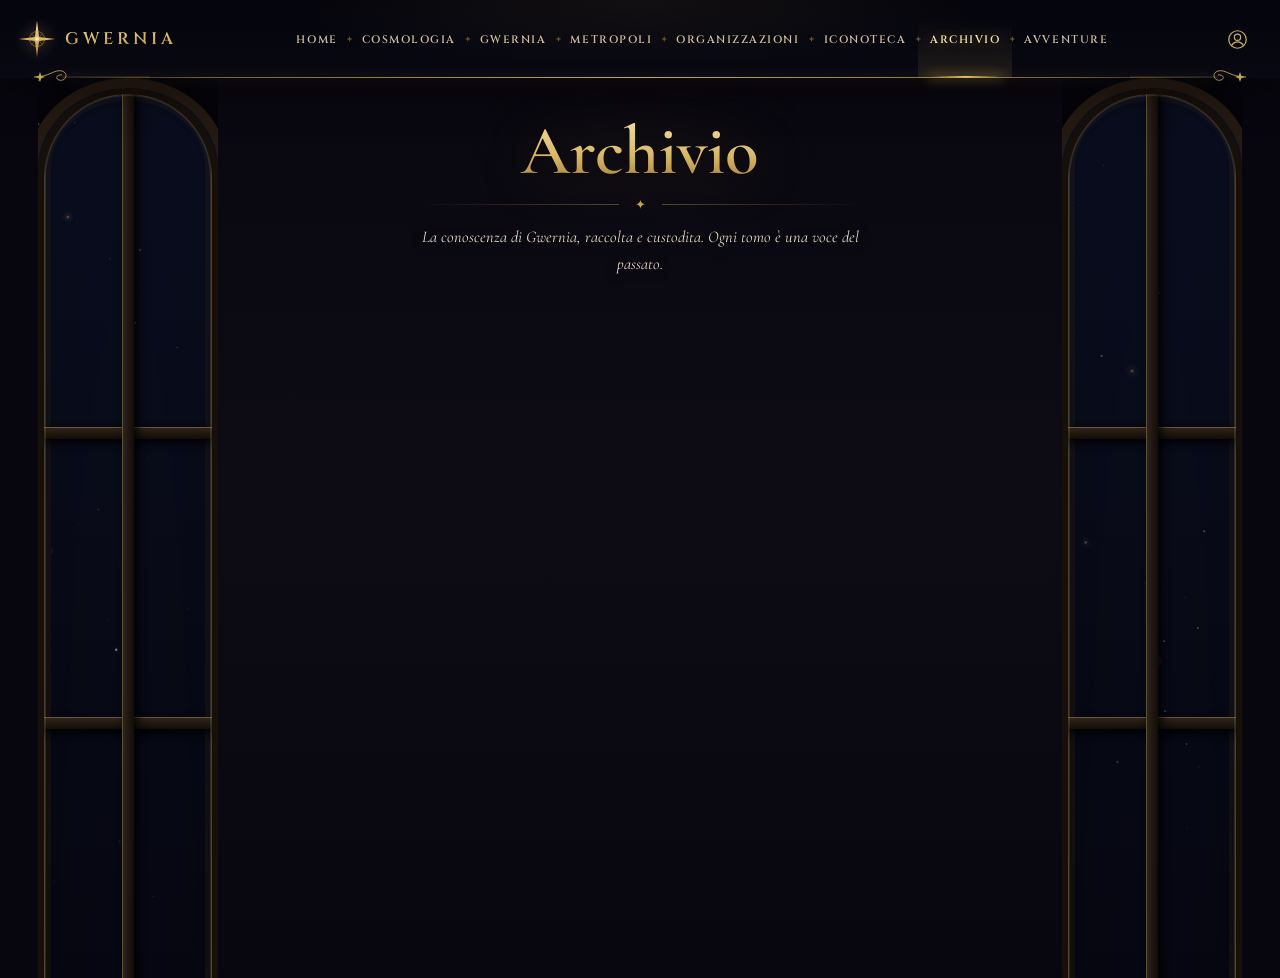
==== archivio.html @ a5ec6cba "Iconoteca senza fascia di legno, veste coerente su Avventure" ====
<!DOCTYPE html>
<html lang="it">
<head>
<meta charset="UTF-8">
<meta name="viewport" content="width=device-width,initial-scale=1">
<title>Archivio — Le Cronache di Gwernia</title>
<link rel="preconnect" href="https://fonts.googleapis.com">
<link rel="preconnect" href="https://fonts.gstatic.com" crossorigin>
<link href="https://fonts.googleapis.com/css2?family=Cinzel:wght@400;600;700&amp;family=Cormorant+Garamond:ital,wght@0,400;0,500;0,600;0,700;1,400&amp;family=Lora:ital,wght@0,400;0,500;0,600;0,700;1,400;1,500&amp;display=swap" rel="stylesheet">
<style>
:root{
  --gold:#c9a84c;--gold-light:#e8c97a;--gold-dim:#9a7535;
  --bg:#06060f;--cream:#f0e6d3;--cream-dim:#bba98c;
  --border:rgba(201,168,76,.42);
}
*{margin:0;padding:0;box-sizing:border-box}
body{background:#06060f;color:var(--cream);font-family:'Lora',Georgia,'Times New Roman',serif;font-size:18px;overflow-x:hidden;min-height:100vh;font-variant-numeric:lining-nums;text-rendering:optimizeLegibility;cursor:url('/images/Mouse_isfffe.png') 0 0,auto}

/* STELLE */
#stars-canvas{position:fixed;inset:0;width:100%;height:100%;z-index:0;pointer-events:none}

/* PARETE */
#wall-left{position:absolute;top:0;left:0;width:3vw;z-index:2;pointer-events:none;background:#0e0804}
#wall-center{position:absolute;top:0;left:17vw;right:17vw;z-index:2;pointer-events:none;background:linear-gradient(180deg,#0e0804,#180d06 50%,#0e0804)}
#wall-right{position:absolute;top:0;right:0;width:3vw;z-index:2;pointer-events:none;background:#0e0804}

/* FINESTRE */
#win-left{position:absolute;top:0;left:3vw;width:14vw;z-index:3;pointer-events:none;overflow:hidden}
#win-right{position:absolute;top:0;right:3vw;width:14vw;z-index:3;pointer-events:none;overflow:hidden}
.win-inner{position:absolute;top:0;left:-10px;right:-10px;border:10px solid #63380f;border-bottom:none;border-radius:50% 50% 0 0 / 7vw 7vw 0 0;overflow:hidden;
  box-shadow:
    inset 0 0 0 3px #2e1706,
    inset 0 0 0 6px #7d4b1e,
    inset 0 0 0 7px rgba(240,200,120,.22),
    inset 0 0 0 13px #452709,
    inset 0 0 70px rgba(0,0,0,.7),
    0 0 46px rgba(0,0,0,.85)}
.win-sky{position:absolute;inset:0;background:rgba(3,2,10,.06)}
.win-bar-h1,.win-bar-h2{position:absolute;left:0;right:0;height:12px;background:linear-gradient(180deg,#8a5522 0%,#5a3414 45%,#331c07 100%);box-shadow:inset 0 1px 0 rgba(240,200,120,.3),0 4px 10px rgba(0,0,0,.8)}
.win-bar-h1{top:35%}
.win-bar-h2{top:65%}
.win-bar-v{position:absolute;top:0;bottom:0;left:50%;width:12px;transform:translateX(-50%);background:linear-gradient(90deg,#8a5522 0%,#5a3414 45%,#331c07 100%);box-shadow:inset 1px 0 0 rgba(240,200,120,.26),4px 0 10px rgba(0,0,0,.8)}
.win-frame{position:absolute;inset:0;border:6px solid #331c07;border-bottom:none;border-radius:50% 50% 0 0 / 7vw 7vw 0 0;pointer-events:none;box-shadow:inset 0 0 0 2px rgba(240,200,120,.1)}

/* BACK BTN */
.back-btn{position:absolute;top:1.2rem;left:50%;transform:translateX(-50%);z-index:200;background:rgba(6,4,16,.92);border:1px solid rgba(201,168,76,.35);color:var(--gold-dim);font-family:'Cormorant Garamond','Palatino Linotype','Book Antiqua',Palatino,serif;font-size:.6rem;letter-spacing:.2em;text-transform:uppercase;padding:.5rem 1.4rem;cursor:url('/images/Mouse_isfffe.png') 0 0,pointer;transition:all .2s;text-decoration:none;white-space:nowrap}
.back-btn:hover{border-color:var(--gold);color:var(--gold)}

/* LAYOUT */
.archive-wrap{position:relative;z-index:10;min-height:100vh;padding:5rem 2rem 6rem}
.archive-header{text-align:center;margin-bottom:3.5rem}
.archive-title{font-family:'Cormorant Garamond','Palatino Linotype',serif;font-size:clamp(2rem,4vw,3.5rem);color:var(--gold-light);text-shadow:0 0 40px rgba(201,168,76,.4);margin-bottom:.8rem}
.archive-intro{font-family:'Lora',Georgia,'Times New Roman',serif;font-style:italic;font-size:1.1rem;color:var(--cream-dim);line-height:1.8}
.archive-divider{display:flex;align-items:center;justify-content:center;gap:1rem;margin:1.2rem auto}
.archive-divider::before,.archive-divider::after{content:'';flex:1;max-width:200px;height:1px}
.archive-divider::before{background:linear-gradient(90deg,transparent,rgba(201,168,76,.4))}
.archive-divider::after{background:linear-gradient(90deg,rgba(201,168,76,.4),transparent)}

/* ═══ SCAFFALE A NICCHIE ═══ */
.bookshelf{max-width:none;width:100%;margin:0;padding:0 18vw;display:flex;flex-direction:column;gap:0}

/* Una mensola = pannello di legno con nicchie scavate */
.shelf-row{
  position:relative;
  display:grid;
  grid-template-columns:repeat(3,1fr);
  gap:clamp(10px,1.5vw,18px);
  padding:clamp(14px,1.8vw,22px);
  /* legno pulito, senza venature */
  background:linear-gradient(180deg,#4f2f12 0%,#452a0f 55%,#3a230c 100%);
  border-left:12px solid #241304;
  border-right:12px solid #241304;
  box-shadow:inset 0 12px 34px rgba(0,0,0,.5),inset 0 -12px 34px rgba(0,0,0,.6),0 10px 40px rgba(0,0,0,.85);
}
/* ripiano orizzontale: una tavola dritta che copre la giuntura tra le file */
.shelf-row::before{
  content:'';position:absolute;left:-12px;right:-12px;top:-8px;height:16px;
  background:linear-gradient(180deg,#7c4e1f 0%,#5a3414 45%,#261405 100%);
  box-shadow:0 6px 14px rgba(0,0,0,.6);
  pointer-events:none;z-index:4;
}
/* base inferiore della libreria */
.shelf-row:last-child::after{
  content:'';position:absolute;left:-16px;right:-16px;bottom:-10px;height:18px;
  background:linear-gradient(180deg,#7c4e1f 0%,#5a3414 45%,#261405 100%);
  box-shadow:0 10px 24px rgba(0,0,0,.8);
  pointer-events:none;z-index:4;
}

/* La nicchia: incavo scuro nel legno con leggera profondità */
.niche{
  position:relative;
  border-radius:6px;
  padding:14px 14px 13px;
  background:
    radial-gradient(ellipse at 50% 30%,rgba(0,0,0,.15),rgba(0,0,0,.55) 90%),
    linear-gradient(180deg,#1c0f05,#120a04);
  box-shadow:
    inset 0 4px 12px rgba(0,0,0,.85),
    inset 0 -3px 8px rgba(0,0,0,.7),
    inset 4px 0 9px rgba(0,0,0,.6),
    inset -4px 0 9px rgba(0,0,0,.6),
    0 1px 0 rgba(255,210,120,.16);
  display:flex;flex-direction:column;align-items:center;
}
/* bordo interno chiaro: spessore del legno scavato */
.niche::before{
  content:'';position:absolute;inset:3px;border-radius:4px;
  border-top:2px solid rgba(0,0,0,.6);
  border-left:2px solid rgba(255,200,100,.1);
  border-right:2px solid rgba(0,0,0,.5);
  border-bottom:2px solid rgba(255,200,100,.14);
  pointer-events:none
}

/* COPERTINA FRONTALE */
.cover-book{
  position:relative;width:100%;aspect-ratio:3/4;cursor:url('/images/Mouse_isfffe.png') 0 0,pointer;
  border-radius:4px 6px 6px 4px;
  transition:transform .35s cubic-bezier(.2,.7,.2,1),filter .35s,box-shadow .35s;
  transform-origin:center center;
  box-shadow:0 10px 24px rgba(0,0,0,.7),0 2px 6px rgba(0,0,0,.6);
  overflow:hidden;
}
.cover-book::after{content:'';position:absolute;left:0;top:0;bottom:0;width:7px;background:linear-gradient(90deg,rgba(0,0,0,.55),rgba(0,0,0,0));pointer-events:none;z-index:3}
.cover-book img{width:100%;height:100%;object-fit:cover;display:block}
.cover-book:hover{transform:scale(1.02);filter:brightness(1.07)}

/* etichetta titolo sotto la copertina */
.niche-label{
  font-family:'Cormorant Garamond','Palatino Linotype','Book Antiqua',Palatino,serif;
  font-size:.7rem;letter-spacing:.08em;text-transform:uppercase;
  color:var(--gold-light);text-align:center;line-height:1.4;
  text-shadow:0 1px 4px rgba(0,0,0,.9);min-height:2em;
}
.niche-sub{display:block;font-size:.58rem;letter-spacing:.04em;color:var(--cream-dim);text-transform:none;font-style:italic;margin-top:.15rem}

/* ═══ LIBRO BLOCCATO ═══ */
.cover-book.locked{cursor:url('/images/Mouse_isfffe.png') 0 0,default;background:linear-gradient(160deg,#241a12,#15100a);display:flex;align-items:center;justify-content:center}
.cover-book.locked:hover{transform:none;filter:none;box-shadow:0 10px 24px rgba(0,0,0,.7),0 2px 6px rgba(0,0,0,.6)}
.cover-book.locked::before{
  content:'?';position:absolute;inset:0;display:flex;align-items:center;justify-content:center;
  font-family:'Cormorant Garamond','Palatino Linotype',serif;font-size:7rem;font-weight:700;
  color:rgba(201,168,76,.3);text-shadow:0 2px 14px rgba(0,0,0,.8);z-index:2
}
/* trama decorativa tenue sul libro bloccato */
.cover-book.locked .locked-deco{
  position:absolute;inset:10px;border:1px solid rgba(201,168,76,.13);border-radius:3px;
}
.cover-book.locked .locked-deco::before{
  content:'';position:absolute;inset:6px;border:1px solid rgba(201,168,76,.08);border-radius:2px
}
.niche-label.locked-label{color:rgba(187,169,140,.45);font-style:italic}

/* Vista admin: copertina visibile ma offuscata, per riconoscere il libro */
.cover-book.locked.admin-peek img{width:100%;height:100%;object-fit:cover;display:block;filter:brightness(.35) saturate(.5) blur(1.5px)}
.cover-book.locked.admin-peek::before{font-size:4.5rem;color:rgba(201,168,76,.55)}
.cover-book.locked.admin-peek .locked-deco{inset:6px}

/* ═══ READER ═══ */
.book-reader-overlay{position:fixed;inset:0;z-index:9990;background:rgba(2,1,8,.97);backdrop-filter:blur(16px);display:none;align-items:center;justify-content:center;opacity:0;transition:opacity .28s ease}
.book-reader-overlay.open{display:flex}
.book-reader-overlay.visible{opacity:1}

.book-cover-page{display:flex;flex-direction:column;align-items:center;justify-content:center;min-height:80vh;gap:2rem}
.book-cover-page img{max-height:74vh;max-width:84vw;object-fit:contain;border-radius:6px;box-shadow:0 24px 80px rgba(0,0,0,.95);transition:transform .35s cubic-bezier(.2,.7,.2,1)}
.book-cover-page img:hover{transform:scale(1.02)}

.book-reading{display:flex;flex-direction:column;align-items:center;gap:1.4rem;width:min(1240px,96vw)}

/* Libro aperto */
.book-open{
  display:grid;grid-template-columns:1fr 1fr;
  width:100%;height:min(84vh,860px);
  background:#1a0f04;
  border:1px solid rgba(201,168,76,.2);
  border-radius:3px;
  box-shadow:0 0 0 5px rgba(75,35,6,.7),0 0 0 8px rgba(45,18,3,.55),0 38px 110px rgba(0,0,0,.98),0 0 90px rgba(0,0,0,.55);
  overflow:hidden;position:relative;perspective:2600px
}
.book-open::before{content:'';position:absolute;top:0;bottom:0;left:50%;transform:translateX(-50%);width:54px;background:linear-gradient(90deg,transparent 0%,rgba(12,4,0,.4) 22%,rgba(5,1,0,.82) 44%,rgba(3,0,0,.9) 50%,rgba(5,1,0,.82) 56%,rgba(12,4,0,.4) 78%,transparent 100%);pointer-events:none;z-index:5}
.book-open::after{content:'';position:absolute;top:0;bottom:0;left:50%;transform:translateX(-50%);width:2px;background:linear-gradient(180deg,rgba(200,135,38,.18),rgba(150,90,22,.42) 50%,rgba(200,135,38,.18));pointer-events:none;z-index:6}

.book-page{
  display:flex;flex-direction:column;padding:2.8rem 3.4rem 2rem;
  background:
    radial-gradient(ellipse at 18% 10%,rgba(255,252,228,.7) 0%,transparent 48%),
    radial-gradient(ellipse at 78% 90%,rgba(192,158,108,.32) 0%,transparent 44%),
    repeating-linear-gradient(0deg,transparent,transparent 27.4px,rgba(145,105,50,.04) 27.4px,rgba(145,105,50,.04) 28.4px),
    linear-gradient(168deg,#fefae8 0%,#f9eeda 42%,#f2e3c6 100%);
  color:#271508;font-family:'Lora',Georgia,'Times New Roman',serif;font-size:1.04rem;line-height:1.88;
  position:relative;overflow:hidden
}
.book-page::before{content:'';position:absolute;inset:0;background:linear-gradient(90deg,rgba(75,34,6,.22) 0%,transparent 10%,transparent 90%,rgba(75,34,6,.18) 100%),linear-gradient(180deg,rgba(75,34,6,.2) 0%,transparent 13%,transparent 87%,rgba(75,34,6,.28) 100%);pointer-events:none;z-index:1}
.book-page:first-child{background:radial-gradient(ellipse at 82% 10%,rgba(255,252,228,.7) 0%,transparent 48%),radial-gradient(ellipse at 18% 90%,rgba(192,158,108,.32) 0%,transparent 44%),repeating-linear-gradient(0deg,transparent,transparent 27.4px,rgba(145,105,50,.04) 27.4px,rgba(145,105,50,.04) 28.4px),linear-gradient(12deg,#fefae8 0%,#f9eeda 42%,#f2e3c6 100%)}
.book-page:first-child::before{background:linear-gradient(90deg,rgba(75,34,6,.18) 0%,transparent 10%,transparent 82%,rgba(40,12,1,.5) 100%),linear-gradient(180deg,rgba(75,34,6,.2) 0%,transparent 13%,transparent 87%,rgba(75,34,6,.28) 100%)}

.book-page-title{font-family:'Cormorant Garamond','Palatino Linotype','Book Antiqua',Palatino,serif;font-size:.58rem;font-weight:600;color:rgba(88,40,7,.5);text-align:center;margin:0 0 1.4rem;padding-bottom:.75rem;letter-spacing:.28em;text-transform:uppercase;flex-shrink:0;position:relative;z-index:2}
.book-page-title::after{content:'';position:absolute;bottom:0;left:12%;right:12%;height:1px;background:linear-gradient(90deg,transparent,rgba(135,72,14,.38) 25%,rgba(190,128,44,.62) 50%,rgba(135,72,14,.38) 75%,transparent)}

.book-page-content{flex:1;overflow:hidden;position:relative;z-index:2}
.book-page-content p{margin:.7rem 0;text-align:justify;font-size:1.05rem;line-height:1.9}
.book-page-content p:first-child{margin-top:0}
.book-page-content strong{font-weight:normal;color:inherit}
.book-page-content em{font-style:italic;color:#5a3410}

.book-page-num{font-family:'Cormorant Garamond','Palatino Linotype','Book Antiqua',Palatino,serif;font-size:.54rem;color:rgba(88,40,7,.4);letter-spacing:.14em;text-align:center;flex-shrink:0;margin-top:.8rem;position:relative;z-index:2}
.book-page-num:not(:empty)::before{content:'— '}
.book-page-num:not(:empty)::after{content:' —'}

.book-reader-controls{display:flex;align-items:center;gap:1.5rem}
.book-nav-btn{background:rgba(201,168,76,.12);border:1px solid rgba(201,168,76,.4);color:var(--gold);width:50px;height:50px;font-size:1.4rem;cursor:url('/images/Mouse_isfffe.png') 0 0,pointer;transition:background .2s,transform .15s;display:flex;align-items:center;justify-content:center;border-radius:3px}
.book-nav-btn:hover:not(:disabled){background:rgba(201,168,76,.25);border-color:var(--gold);transform:scale(1.06)}
.book-nav-btn:active:not(:disabled){transform:scale(.94)}
.book-nav-btn:disabled{opacity:.25;cursor:url('/images/Mouse_isfffe.png') 0 0,default}
.book-close-btn{background:rgba(201,168,76,.1);border:1px solid rgba(201,168,76,.3);color:var(--gold-dim);padding:.6rem 1.8rem;font-family:'Cormorant Garamond','Palatino Linotype','Book Antiqua',Palatino,serif;font-size:.62rem;letter-spacing:.2em;text-transform:uppercase;cursor:url('/images/Mouse_isfffe.png') 0 0,pointer;transition:background .2s;border-radius:3px}
.book-close-btn:hover{background:rgba(201,168,76,.2);color:var(--gold)}
.book-reader-page-info{font-family:'Cormorant Garamond','Palatino Linotype','Book Antiqua',Palatino,serif;font-size:.62rem;letter-spacing:.2em;text-transform:uppercase;color:var(--gold-dim);min-width:80px;text-align:center}

/* ═══ SFOGLIATURA 3D ═══ */
.book-flip-wrap{position:absolute;top:0;bottom:0;width:50%;z-index:10;pointer-events:none}
.book-flip-inner{position:absolute;inset:0;transform-style:preserve-3d;will-change:transform}
.book-flip-front,.book-flip-back{position:absolute;inset:0;backface-visibility:hidden;-webkit-backface-visibility:hidden;overflow:hidden}
.book-flip-back{transform:rotateY(180deg)}
.book-flip-front::after{content:'';position:absolute;inset:0;background:linear-gradient(to left,rgba(0,0,0,.16) 0%,transparent 26%);pointer-events:none;z-index:4}
.book-flip-back::after{content:'';position:absolute;inset:0;background:linear-gradient(to right,rgba(0,0,0,.14) 0%,transparent 26%);pointer-events:none;z-index:4}

@media(max-width:1100px){
  #win-left,#win-right{display:none}
  #wall-center{left:0;right:0}
  .bookshelf{padding:0 6vw}
}
/* 2 libri per ripiano */
@media(max-width:900px){
  .shelf-row{grid-template-columns:repeat(2,1fr)}
  .bookshelf{padding:0 10vw}
}
@media(max-width:760px){
  .bookshelf{padding:0 7vw}
  .shelf-row{gap:10px;padding:12px;border-left-width:8px;border-right-width:8px}
  .shelf-row::before{left:-8px;right:-8px;top:-6px;height:12px}
  .shelf-row:last-child::after{left:-11px;right:-11px;bottom:-8px;height:14px}
  .niche{padding:10px}
  .cover-book.locked::before{font-size:3.2rem}
  .book-open{grid-template-columns:1fr}
  .book-page:first-child{display:none}
  .book-page{padding:1.6rem 1.3rem 1.2rem}
  .book-reader-controls{gap:.8rem}
}
/* 1 libro per ripiano, centrato */
@media(max-width:520px){
  .shelf-row{grid-template-columns:1fr}
  .bookshelf{padding:0 12vw}
  .niche{width:min(100%,240px);margin:0 auto}
}
/* schermi molto piccoli: il libro si rimpicciolisce */
@media(max-width:380px){
  .niche{width:min(100%,195px)}
}

/* ═══ ADMIN LOGIN ═══ */
.admin-login-btn{position:fixed;top:1.2rem;right:2rem;z-index:200;background:rgba(6,4,16,.92);border:1px solid rgba(201,168,76,.35);color:var(--gold-dim);font-size:1.05rem;width:36px;height:36px;display:flex;align-items:center;justify-content:center;cursor:url('/images/Mouse_isfffe.png') 0 0,pointer;transition:all .2s;opacity:.7}
.admin-login-btn:hover{border-color:var(--gold);color:var(--gold);opacity:1}
.admin-login-btn.is-admin{color:#7fd87f;opacity:1}
.adm-overlay{position:fixed;inset:0;z-index:9980;background:rgba(2,1,8,.85);backdrop-filter:blur(10px);display:none}
.adm-overlay.open{display:block}
.adm-modal{position:fixed;z-index:9981;top:50%;left:50%;transform:translate(-50%,-50%);background:rgba(8,5,20,.97);border:2px solid var(--border);border-top:3px solid var(--gold-dim);max-width:520px;width:92%;max-height:86vh;overflow-y:auto;padding:2rem 2.2rem;display:none;box-shadow:0 24px 64px rgba(0,0,0,.9)}
.adm-modal.open{display:block}
.adm-modal-title{font-family:'Cormorant Garamond','Palatino Linotype',serif;font-size:1.1rem;color:var(--gold-light);margin:0 0 .9rem}
.adm-modal-close{position:absolute;top:.8rem;right:1rem;background:none;border:none;color:var(--gold-dim);font-size:1.3rem;cursor:url('/images/Mouse_isfffe.png') 0 0,pointer;line-height:1}
.adm-modal-close:hover{color:var(--gold)}
.adm-field{margin-bottom:.9rem}
.adm-field label{font-family:'Cormorant Garamond','Palatino Linotype','Book Antiqua',Palatino,serif;font-size:.58rem;letter-spacing:.2em;text-transform:uppercase;color:var(--gold-dim);display:block;margin-bottom:.35rem}
.adm-field input[type=text],.adm-field input[type=email],.adm-field input[type=password],.adm-field textarea{width:100%;background:rgba(255,255,255,.05);border:1px solid rgba(201,168,76,.3);padding:.55rem .7rem;color:var(--cream);font-family:'Lora',Georgia,'Times New Roman',serif;font-size:.95rem;outline:none;resize:vertical;box-sizing:border-box;transition:border-color .2s}
.adm-field input:focus,.adm-field textarea:focus{border-color:rgba(201,168,76,.7)}
.adm-field textarea{min-height:160px;line-height:1.6}
/* La modale di modifica libro è più larga delle altre: si scrive molto testo. */
#book-edit-modal{max-width:1000px;width:min(94vw,1000px)}
#book-edit-modal #be-paragraphs{min-height:46vh;line-height:1.7;font-size:1rem}
/* barra di formattazione sopra il campo di testo */
.fmt-bar{display:flex;align-items:center;gap:.4rem;margin-bottom:.4rem}
.fmt-btn{background:rgba(255,255,255,.05);border:1px solid rgba(201,168,76,.3);color:var(--cream);width:32px;height:30px;cursor:url('/images/Mouse_isfffe.png') 0 0,pointer;font-size:.95rem;line-height:1;display:flex;align-items:center;justify-content:center;transition:all .18s;font-family:'Lora',Georgia,serif}
.fmt-btn:hover{border-color:var(--gold);color:var(--gold-light);background:rgba(201,168,76,.14)}
.fmt-btn b{font-weight:800}
.fmt-hint{font-size:.68rem;color:var(--cream-dim);font-style:italic;margin-left:.2rem}
.adm-field-hint{font-size:.72rem;color:var(--cream-dim);margin-top:.3rem;font-style:italic}
.adm-toggle-row{display:flex;align-items:center;gap:.7rem;margin-bottom:1rem}
.adm-toggle-row label{font-family:'Cormorant Garamond','Palatino Linotype','Book Antiqua',Palatino,serif;font-size:.62rem;letter-spacing:.15em;text-transform:uppercase;color:var(--gold-dim);cursor:url('/images/Mouse_isfffe.png') 0 0,pointer}
.adm-switch{position:relative;width:42px;height:22px;flex-shrink:0;cursor:url('/images/Mouse_isfffe.png') 0 0,pointer}
.adm-switch input{opacity:0;width:0;height:0;position:absolute}
.adm-switch-track{position:absolute;inset:0;background:rgba(255,255,255,.12);border:1px solid rgba(201,168,76,.35);border-radius:11px;transition:background .2s}
.adm-switch-track::before{content:'';position:absolute;top:2px;left:2px;width:16px;height:16px;border-radius:50%;background:var(--gold-dim);transition:transform .2s,background .2s}
.adm-switch input:checked+.adm-switch-track{background:rgba(127,216,127,.25);border-color:#7fd87f}
.adm-switch input:checked+.adm-switch-track::before{transform:translateX(20px);background:#7fd87f}
.adm-modal-actions{display:flex;gap:.8rem;margin-top:.5rem}
.adm-btn{flex:1;padding:.6rem;background:rgba(201,168,76,.15);border:1px solid rgba(201,168,76,.5);color:var(--gold);font-family:'Cormorant Garamond','Palatino Linotype','Book Antiqua',Palatino,serif;font-size:.65rem;letter-spacing:.18em;text-transform:uppercase;cursor:url('/images/Mouse_isfffe.png') 0 0,pointer;transition:background .2s,border-color .2s}
.adm-btn:hover{background:rgba(201,168,76,.28);border-color:var(--gold)}
.adm-btn-danger{border-color:rgba(255,80,80,.5);color:#ff8080}
.adm-btn-danger:hover{background:rgba(255,80,80,.15);border-color:#ff8080}
#adm-login-error{color:#ff8080;font-size:.8rem;display:none;margin:.4rem 0 0}

/* ═══ ADMIN CONTROLS SUI LIBRI ═══ */
.admin-only{display:none}
body.is-admin .admin-only{display:flex}
.niche{position:relative}
.book-admin-bar{position:absolute;top:-14px;left:50%;transform:translateX(-50%);z-index:6;display:none;gap:4px;background:rgba(4,3,12,.94);border:1px solid rgba(201,168,76,.4);padding:3px;border-radius:3px}
body.is-admin .niche:hover .book-admin-bar{display:flex}
.book-admin-btn{width:26px;height:26px;background:none;border:none;color:var(--gold);font-size:.85rem;cursor:url('/images/Mouse_isfffe.png') 0 0,pointer;display:flex;align-items:center;justify-content:center;border-radius:2px}
.book-admin-btn:hover{background:rgba(201,168,76,.2)}
body.is-admin .cover-book.locked{opacity:.7}
.add-book-btn{position:fixed;bottom:2rem;right:2rem;z-index:150;width:56px;height:56px;border-radius:50%;background:rgba(201,168,76,.18);border:1px solid rgba(201,168,76,.55);color:var(--gold-light);font-size:1.6rem;cursor:url('/images/Mouse_isfffe.png') 0 0,pointer;display:none;align-items:center;justify-content:center;box-shadow:0 8px 24px rgba(0,0,0,.7);transition:background .2s}
body.is-admin .add-book-btn{display:flex}
.add-book-btn:hover{background:rgba(201,168,76,.32)}
</style>
<style>
/* ═══ MENU DELL'INDEX ═══ */


/* ═══════════ NAV ═══════════ */
nav {
  position: fixed;
  top: 0;
  left: 0;
  right: 0;
  z-index: 1000;
  height: 70px;
  padding: 0 3.5rem;
  display: flex;
  align-items: center;
  justify-content: flex-start;
  overflow: visible;
  background: rgba(6, 6, 15, 0.97);
  border-bottom: 2px solid var(--border);
  backdrop-filter: blur(10px);
  transition: box-shadow 0.4s;
}

nav.scrolled {
  box-shadow: 0 4px 40px rgba(0, 0, 0, 0.8);
}

.nav-logo {
  font-family: "Cormorant Garamond", "Palatino Linotype", serif;
  font-size: 0.8rem;
  font-weight: 700;
  letter-spacing: 0.22em;
  text-transform: uppercase;
  color: var(--gold);
  text-decoration: none;
  white-space: nowrap;
  flex-shrink: 0;
  cursor:
    url("/images/Mouse_isfffe.png") 0 0,
    pointer;
  transition:
    text-shadow 0.3s,
    color 0.3s;
}

.nav-logo:hover {
  color: var(--gold-light);
  text-shadow: 0 0 18px var(--glow);
}

.nav-menu {
  display: flex;
  list-style: none;
  gap: 0.1rem;
}

.nav-item {
  position: relative;
  display: flex;
  align-items: center;
  align-self: stretch;
  height: 70px;
}

/* invisible bridge to prevent gap-triggered close */
.nav-link {
  font-family: "Cormorant Garamond", "Palatino Linotype", "Book Antiqua", Palatino, serif;
  font-size: 0.68rem;
  font-weight: 700;
  letter-spacing: 0.18em;
  text-transform: uppercase;
  color: var(--cream-dim);
  padding: 0.6rem 0.95rem;
  display: block;
  transition: color 0.3s;
  position: relative;
  cursor:
    url("/images/Mouse_isfffe.png") 0 0,
    pointer;
  text-decoration: none;
}

.nav-link::after {
  content: "";
  position: absolute;
  bottom: 2px;
  left: 50%;
  right: 50%;
  height: 2px;
  background: var(--gold);
  transition:
    left 0.3s,
    right 0.3s;
  border-radius: 1px;
}

.nav-link.active,
.nav-link:hover {
  color: var(--gold-light);
}

.nav-link.active::after,
.nav-link:hover::after {
  left: 0.95rem;
  right: 0.95rem;
}

.nav-item.dd-open .nav-link {
  color: var(--gold-light);
}

.nav-item.dd-open .nav-link::after {
  left: 0.95rem;
  right: 0.95rem;
}


/* ── DROPDOWN ── */
.dropdown {
  position: absolute;
  top: 70px;
  left: 0;
  transform: translateY(6px);
  min-width: 260px;
  background: rgba(7, 6, 18, 0.98);
  border: 2px solid var(--border);
  border-top: 3px solid var(--gold-dim);
  padding: 1rem 0;
  opacity: 0;
  pointer-events: none;
  transition:
    opacity 0.2s,
    transform 0.2s;
  backdrop-filter: blur(16px);
  box-shadow:
    0 24px 64px rgba(0, 0, 0, 0.9),
    0 0 0 1px rgba(201, 168, 76, 0.06);
  max-height: 88vh;
  overflow-y: auto;
}

.nav-item.dd-open .dropdown {
  opacity: 1;
  pointer-events: all;
  transform: translateY(0);
}

.dd-title {
  font-family: "Cormorant Garamond", "Palatino Linotype", "Book Antiqua", Palatino, serif;
  font-size: 0.6rem;
  letter-spacing: 0.28em;
  text-transform: uppercase;
  color: var(--gold);
  padding: 0.5rem 1.4rem 0.25rem;
  display: block;
}

.dd-link {
  font-family: "Lora", Georgia, "Times New Roman", serif;
  font-size: 0.92rem;
  color: var(--cream-dim);
  padding: 0.32rem 1.4rem;
  display: block;
  transition:
    color 0.2s,
    padding-left 0.2s,
    background 0.2s;
  position: relative;
  cursor:
    url("/images/Mouse_isfffe.png") 0 0,
    pointer;
  text-decoration: none;
}

.dd-link:hover {
  color: var(--gold-light);
  padding-left: 2rem;
  background: rgba(201, 168, 76, 0.06);
}

.dd-link::before {
  content: "◆";
  position: absolute;
  left: 0.7rem;
  opacity: 0;
  font-size: 0.38rem;
  top: 50%;
  transform: translateY(-50%);
  color: var(--gold);
  transition: opacity 0.2s;
}

.dd-link:hover::before {
  opacity: 1;
}

.dd-sub .dd-link {
  padding-left: 2.1rem;
  font-size: 0.86rem;
  color: rgba(187, 169, 140, 0.8);
}

.dd-sub .dd-link:hover {
  padding-left: 2.6rem;
  color: var(--cream-dim);
}

.dd-divider {
  height: 1px;
  background: rgba(201, 168, 76, 0.28);
  margin: 0.5rem 1.2rem;
}
@media (max-width: 960px){

  nav {
    padding: 0 1.5rem;
  }
  .nav-link {
    padding: 0.5rem 0.55rem;
    font-size: 0.62rem;
  }
}


/* ═══ TERRITORI ═══ */

/* ═══ ORGANIZZAZIONI ═══ */

/* ═══ SEARCH ═══ */
#search-btn {
  background: none;
  border: none;
  cursor:
    url("/images/Mouse_isfffe.png") 0 0,
    auto;
  padding: 0.5rem 0.7rem;
  color: var(--gold-dim);
  font-size: 1.1rem;
  transition:
    color 0.2s,
    text-shadow 0.2s;
  flex-shrink: 0;
}

#search-btn:hover {
  color: var(--gold-light);
  text-shadow: 0 0 18px var(--glow);
}

#admin-login-btn {
  background: none;
  border: none;
  cursor:
    url("/images/Mouse_isfffe.png") 0 0,
    auto;
  padding: 0.5rem 0.7rem;
  color: var(--gold-dim);
  font-size: 1.1rem;
  transition:
    color 0.2s,
    text-shadow 0.2s;
  flex-shrink: 0;
  opacity: 0.55;
}

#admin-login-btn:hover {
  color: var(--gold-light);
  text-shadow: 0 0 18px var(--glow);
  opacity: 1;
}

#admin-login-btn.is-admin {
  color: #7fd87f;
  opacity: 1;
}


/* Nav: border gradient animato */
nav {
  border-bottom: none;
  position: relative;
}

nav::after {
  content: "";
  position: absolute;
  bottom: 0;
  left: 0;
  right: 0;
  height: 2px;
  background: linear-gradient(90deg, transparent 0%, var(--gold-dim) 20%, var(--gold) 50%, var(--gold-dim) 80%, transparent 100%);
  box-shadow: 0 0 18px rgba(201, 168, 76, 0.35);
}


/* Dropdown: border top più vivo */
.dropdown {
  border-top: 3px solid var(--gold);
  box-shadow:
    0 24px 64px rgba(0, 0, 0, 0.95),
    0 0 40px rgba(201, 168, 76, 0.08),
    0 0 0 1px rgba(201, 168, 76, 0.06);
}


/* Stelle cadenti: già ok, aggiungiamo glow alle stelle in canvas via JS */

.nav-right {
  display: flex;
  align-items: center;
  gap: 0.2rem;
  margin-left: auto;
}


/* ═══ HAMBURGER MOBILE ═══ */
.nav-hamburger {
  display: none;
  flex-direction: column;
  justify-content: center;
  gap: 5px;
  width: 36px;
  height: 36px;
  background: none;
  border: none;
  cursor:
    url("/images/Mouse_isfffe.png") 0 0,
    pointer;
  padding: 4px;
  margin-left: auto;
  z-index: 1100;
  flex-shrink: 0;
}

.nav-hamburger span {
  display: block;
  height: 2px;
  background: var(--gold);
  border-radius: 2px;
  transition:
    transform 0.3s,
    opacity 0.3s,
    width 0.3s;
}

.nav-hamburger span:nth-child(3) {
  width: 65%;
}

.nav-hamburger.open span:nth-child(1) {
  transform: translateY(7px) rotate(45deg);
}

.nav-hamburger.open span:nth-child(2) {
  opacity: 0;
}

.nav-hamburger.open span:nth-child(3) {
  width: 100%;
  transform: translateY(-7px) rotate(-45deg);
}
@media (max-width: 1024px), (max-height: 500px) and (pointer: coarse){

  #cursor,
  /* Nav */
  nav {
    padding: 0 1.2rem;
    height: 56px;
    z-index: 99001;
    backdrop-filter: none;
    -webkit-backdrop-filter: none;
  }
  .nav-hamburger {
    z-index: 99002;
  }
  .nav-item {
    height: 56px;
  }
  .nav-hamburger {
    display: flex;
  }
  .nav-right {
    position: fixed;
    top: 56px;
    left: 0;
    right: 0;
    bottom: 0;
    background: rgb(4, 3, 14);
    backdrop-filter: none;
    -webkit-backdrop-filter: none;
    flex-direction: column;
    align-items: flex-start;
    justify-content: flex-start;
    padding: 1.5rem 0 3rem;
    overflow-y: auto;
    opacity: 0;
    visibility: hidden;
    pointer-events: none;
    transition:
      opacity 0.3s ease,
      visibility 0.3s ease;
    z-index: 99000;
    margin-left: 0;
    gap: 0;
  }
  .nav-right.mobile-open {
    opacity: 1;
    visibility: visible;
    pointer-events: all;
  }
  .nav-menu {
    flex-direction: column;
    width: 100%;
    gap: 0;
  }
  .nav-item {
    height: auto;
    width: 100%;
    border-bottom: 1px solid rgba(201, 168, 76, 0.1);
  }
  .nav-link {
    font-size: 0.78rem;
    padding: 1rem 1.5rem;
    width: 100%;
  }
  .nav-link::after {
    display: none;
  }
  #search-btn {
    padding: 0.8rem 1.5rem;
    width: 100%;
    text-align: left;
    font-size: 1.1rem;
    border-top: 1px solid rgba(201, 168, 76, 0.1);
    margin-top: 0.5rem;
  }
  #admin-login-btn {
    padding: 0.8rem 1.5rem;
    width: 100%;
    text-align: left;
    font-size: 1.1rem;
  }

  /* Dropdown mobile: inline, non assoluto */
  .dropdown {
    position: static;
    transform: none;
    opacity: 1;
    pointer-events: all;
    background: rgba(0, 0, 0, 0.3);
    border: none;
    border-top: 1px solid rgba(201, 168, 76, 0.1);
    border-left: 3px solid var(--gold-dim);
    box-shadow: none;
    backdrop-filter: none;
    max-height: none;
    padding: 0.5rem 0;
    display: none;
    width: 100%;
  }
  .nav-item.dd-open .dropdown {
    display: block;
    opacity: 1;
    transform: none;
  }
  .dd-link {
    padding: 0.55rem 1.5rem 0.55rem 2rem;
    font-size: 0.9rem;
  }
  .dd-sub .dd-link {
    padding-left: 2.8rem;
  }
  .dd-title {
    padding: 0.6rem 1.5rem 0.2rem;
  }
}
@media (min-width: 769px) and (max-width: 1024px){

  nav {
    padding: 0 1.5rem;
  }
  .nav-link {
    font-size: 0.62rem;
    padding: 0.5rem 0.6rem;
  }
}


/* ═══ LEGGIBILITÀ ETICHETTE: Cinzel (tratti solidi) al posto del Cormorant sottile ═══ */
.page-header-tag,
.pantheon-subtitle,
.hero-eyebrow,
.dd-title,
.nav-link,
.nav-logo,
.deity-table th,
.al,
.cat-index-tag,
.cat-nav-wip,
.cat-section-label,
.hero-scroll span,
.img-label,
.map-hint,
.map-legend-section,
.map-mode-hint,
.map-pin-tooltip,
.map-popup-desc h3,
.map-popup-edit label,
.map-popup-save,
.mystery-badge-text,
.mystery-page-tag,
.mystery-subtitle,
.mystery-tag,
.occulte-title,
.search-hint,
.search-no-results,
.search-result-cat,
.timeline-era-label,
.worldmap-loading,
.z-badge,
.zodiac-img-label,
.zodiac-race {
  font-family: "Cinzel", "Palatino Linotype", "Book Antiqua", Palatino, serif;
  font-weight: 600;
}

.gw-card::before,
.gw-corner {
  position: absolute;
  pointer-events: none;
}

.gw-corner {
  width: 58px;
  height: 58px;
}

.gw-corner.gw-tl {
  top: -4px;
  left: -4px;
}

.gw-corner.gw-tr {
  top: -4px;
  right: -4px;
  transform: scaleX(-1);
}

.gw-corner.gw-bl {
  bottom: -4px;
  left: -4px;
  transform: scaleY(-1);
}

.gw-corner.gw-br {
  bottom: -4px;
  right: -4px;
  transform: scale(-1);
}
@media (max-width: 820px), (max-height: 500px){

  .gw .gw-corner {
    width: 40px;
    height: 40px;
  }
}

/* ═══ HOME E MENU: nuova veste ═══ */

/* --- menu in alto --- */
nav {
  height: 78px;
  padding: 0 2.2rem 0 1.6rem;
  background:
    radial-gradient(ellipse 40% 120% at 50% 0%, rgba(201, 168, 76, 0.07), transparent 70%),
    linear-gradient(180deg, rgba(4, 4, 11, 0.98), rgba(9, 9, 20, 0.94));
  box-shadow: 0 10px 40px rgba(0, 0, 0, 0.55);
}

nav::after {
  left: 5%;
  right: 5%;
  height: 1px;
  background: linear-gradient(90deg, transparent, rgba(201, 168, 76, 0.55) 12%, var(--gold) 50%, rgba(201, 168, 76, 0.55) 88%, transparent);
  box-shadow: 0 0 14px rgba(201, 168, 76, 0.45);
}

.nav-orn {
  position: absolute;
  pointer-events: none;
  color: var(--gold);
}

.nav-orn.top {
  top: 0;
  left: 50%;
  width: 360px;
  height: 22px;
  transform: translateX(-50%);
}

.nav-orn.end {
  bottom: -9px;
  width: 120px;
  height: 20px;
}

.nav-orn.end.l { left: 2.5%; }

.nav-orn.end.r { right: 2.5%; transform: scaleX(-1); }

.nav-logo {
  display: flex;
  align-items: center;
  gap: 0.85rem;
  font-family: "Cinzel", serif;
  font-size: 1.22rem;
  font-weight: 600;
  letter-spacing: 0.3em;
  color: var(--gold-light);
  background: linear-gradient(180deg, #f6e2a8, #c9a24e 70%, #9a7535);
  -webkit-background-clip: text;
  background-clip: text;
  -webkit-text-fill-color: transparent;
  padding-right: 1rem;
}

.nav-logo svg {
  width: 44px;
  height: 44px;
  flex-shrink: 0;
  filter: drop-shadow(0 0 8px rgba(232, 201, 122, 0.45));
}

.nav-logo:hover {
  text-shadow: none;
}

.nav-logo:hover svg {
  filter: drop-shadow(0 0 14px rgba(232, 201, 122, 0.8));
}

.nav-right {
  flex: 1;
  gap: 0.4rem;
}

.nav-menu {
  margin: 0 auto;
  gap: 0;
  align-items: stretch;
}

.nav-item {
  height: 78px;
}

.nav-item + .nav-item::before {
  content: "";
  position: absolute;
  left: -3px;
  top: 50%;
  width: 6px;
  height: 6px;
  margin-top: -3px;
  background: var(--gold-dim);
  clip-path: polygon(50% 0, 62% 38%, 100% 50%, 62% 62%, 50% 100%, 38% 62%, 0 50%, 38% 38%);
  opacity: 0.7;
}

.nav-link {
  font-family: "Cinzel", serif;
  font-size: 0.74rem;
  font-weight: 600;
  letter-spacing: 0.2em;
  color: #cdbd9f;
  padding: 0 1.45rem;
  height: 100%;
  display: flex;
  align-items: center;
  transition: color 0.3s, background 0.3s, text-shadow 0.3s;
}

.nav-link::after {
  bottom: 0;
  height: 2px;
  background: linear-gradient(90deg, transparent, var(--gold-light), transparent);
  box-shadow: 0 0 12px var(--gold);
}

.nav-link:hover,
.nav-link.active,
.nav-item.dd-open .nav-link {
  color: #f6e2a8;
  text-shadow: 0 0 14px rgba(232, 201, 122, 0.45);
  background: linear-gradient(0deg, rgba(201, 168, 76, 0.12), transparent 75%);
}

.nav-link.active::after,
.nav-link:hover::after,
.nav-item.dd-open .nav-link::after {
  left: 0.6rem;
  right: 0.6rem;
}

.dropdown {
  top: 78px;
}

#search-btn,
#admin-login-btn {
  width: 40px;
  height: 40px;
  padding: 0;
  display: flex;
  align-items: center;
  justify-content: center;
  border-radius: 50%;
  border: 1px solid transparent;
  color: var(--gold-light);
  opacity: 0.85;
  transition: border-color 0.3s, box-shadow 0.3s, opacity 0.3s, color 0.3s;
}

#search-btn svg,
#admin-login-btn svg {
  width: 21px;
  height: 21px;
}

#search-btn:hover,
#admin-login-btn:hover {
  opacity: 1;
  border-color: rgba(201, 168, 76, 0.45);
  box-shadow: 0 0 16px rgba(201, 168, 76, 0.25), inset 0 0 12px rgba(201, 168, 76, 0.12);
  text-shadow: none;
}

#admin-login-btn.is-admin {
  color: #8fdc8f;
}
@media (max-width: 1024px), (max-height: 500px) and (pointer: coarse){

  nav { height: 64px; padding: 0 1.1rem; }
  .nav-logo { font-size: 1.05rem; gap: 0.6rem; }
  .nav-logo svg { width: 36px; height: 36px; }
  .nav-orn.end { width: 80px; }
  .nav-right { top: 64px; }
}
@media (min-width: 1025px) and (max-width: 1680px){

  .nav-link { padding: 0 1.05rem; letter-spacing: 0.17em; }
}
@media (min-width: 1025px) and (max-width: 1440px){

  nav { padding: 0 1.4rem 0 1.1rem; }
  .nav-logo { font-size: 1.05rem; letter-spacing: 0.24em; gap: 0.6rem; }
  .nav-logo svg { width: 38px; height: 38px; }
  .nav-link { padding: 0 0.75rem; font-size: 0.68rem; letter-spacing: 0.14em; }
}
@media (min-width: 1025px) and (max-width: 1250px){

  .nav-logo span { display: none; }
  .nav-link { padding: 0 0.6rem; font-size: 0.64rem; letter-spacing: 0.1em; }
  #search-btn, #admin-login-btn { width: 36px; height: 36px; }
}


/* ═══ MENU A TENDINA ═══ */
.dropdown {
  position: fixed;
  top: var(--dd-top, 78px);
  left: var(--dd-left, 16px);
  visibility: hidden;
  min-width: 0;
  max-width: calc(100vw - 2rem);
  max-height: calc(100vh - var(--dd-top, 78px) - 1.5rem);
  overflow: visible;
  padding: 0;
  border: 0;
  border-top: 0;
  background: none;
  box-shadow: none;
  backdrop-filter: none;
  transform: translateY(8px);
  transition: opacity 0.25s, transform 0.3s cubic-bezier(0.2, 0.8, 0.2, 1), visibility 0s 0.3s;
  z-index: 1200;
}

.nav-item.dd-open .dropdown {
  transform: translateY(0);
  visibility: visible;
  transition: opacity 0.25s, transform 0.3s cubic-bezier(0.2, 0.8, 0.2, 1);
}

.dd-inner {
  position: relative;
  max-height: inherit;
  overflow: auto;
  scrollbar-width: thin;
  scrollbar-color: var(--gold-dim) transparent;
  padding: 1.6rem 2.1rem 1.7rem;
  background:
    radial-gradient(ellipse 70% 60% at 50% 0%, rgba(201, 168, 76, 0.1), transparent 70%),
    linear-gradient(180deg, rgba(12, 10, 22, 0.97), rgba(5, 5, 12, 0.98));
  border: 1px solid rgba(201, 168, 76, 0.3);
  box-shadow:
    0 30px 80px rgba(0, 0, 0, 0.85),
    0 0 0 1px rgba(0, 0, 0, 0.6),
    inset 0 0 60px rgba(0, 0, 0, 0.5);
  -webkit-backdrop-filter: blur(14px);
  backdrop-filter: blur(14px);
}

/* filo d'oro in alto e angoli */
.dropdown::before {
  content: "";
  position: absolute;
  top: 0;
  left: 8%;
  right: 8%;
  height: 1px;
  z-index: 2;
  background: linear-gradient(90deg, transparent, var(--gold-light), transparent);
  box-shadow: 0 0 12px var(--gold);
}

.dropdown::after {
  content: "";
  position: absolute;
  top: -5px;
  left: var(--dd-arrow, 50%);
  width: 9px;
  height: 9px;
  margin-left: -4.5px;
  z-index: 3;
  background: #0c0a16;
  border: 1px solid var(--gold);
  transform: rotate(45deg);
  box-shadow: 0 0 10px rgba(201, 168, 76, 0.5);
}

.dd-inner::before,
.dd-inner::after {
  content: "";
  position: absolute;
  width: 18px;
  height: 18px;
  pointer-events: none;
  border-color: var(--gold-dim);
  border-style: solid;
}

.dd-inner::before {
  left: 6px;
  bottom: 6px;
  border-width: 0 0 1px 1px;
}

.dd-inner::after {
  right: 6px;
  bottom: 6px;
  border-width: 0 1px 1px 0;
}

.dd-grid {
  display: grid;
  grid-auto-flow: column;
  grid-auto-columns: minmax(190px, auto);
  gap: 0 2.4rem;
}

.dd-col {
  display: flex;
  flex-direction: column;
  gap: 1.3rem;
  min-width: 0;
}

.dd-col + .dd-col {
  position: relative;
}

.dd-col + .dd-col::before {
  content: "";
  position: absolute;
  left: -1.2rem;
  top: 0.2rem;
  bottom: 0.2rem;
  width: 1px;
  background: linear-gradient(180deg, transparent, rgba(201, 168, 76, 0.22) 15%, rgba(201, 168, 76, 0.22) 85%, transparent);
}

.dd-divider {
  display: none;
}

.dd-title {
  display: flex;
  align-items: center;
  gap: 0.55rem;
  padding: 0 0 0.55rem;
  margin-bottom: 0.35rem;
  font-family: "Cinzel", serif;
  font-size: 0.64rem;
  font-weight: 600;
  letter-spacing: 0.24em;
  color: var(--gold);
  white-space: nowrap;
  border-bottom: 1px solid rgba(201, 168, 76, 0.16);
}

.dd-title::before {
  content: "";
  width: 7px;
  height: 7px;
  flex-shrink: 0;
  background: var(--gold-light);
  clip-path: polygon(50% 0, 62% 38%, 100% 50%, 62% 62%, 50% 100%, 38% 62%, 0 50%, 38% 38%);
  filter: drop-shadow(0 0 4px var(--gold));
}

.dd-sub {
  display: flex;
  flex-direction: column;
}

.dd-group.dd-wide .dd-sub {
  display: grid;
  grid-template-columns: repeat(2, minmax(150px, 1fr));
  column-gap: 1.6rem;
}

.dd-link,
.dd-sub .dd-link {
  font-family: "Lora", serif;
  font-size: 0.93rem;
  color: #cbbd9f;
  padding: 0.36rem 0.6rem 0.36rem 0.95rem;
  margin: 0 -0.6rem 0 -0.95rem;
  white-space: nowrap;
  border-left: 1px solid transparent;
  transition: color 0.2s, background 0.25s, padding-left 0.25s, border-color 0.25s;
}

.dd-link::before {
  content: "";
  left: 0.2rem;
  width: 5px;
  height: 5px;
  font-size: 0;
  background: var(--gold-light);
  transform: translateY(-50%) rotate(45deg);
  box-shadow: 0 0 8px var(--gold);
}

.dd-link:hover,
.dd-sub .dd-link:hover {
  color: #f6e2a8;
  padding-left: 1.45rem;
  background: linear-gradient(90deg, rgba(201, 168, 76, 0.13), transparent 85%);
}

.dd-link.dd-current {
  color: var(--gold-light);
}

.dd-link.dd-current::before {
  opacity: 1;
}
@media (max-width: 1024px), (max-height: 500px) and (pointer: coarse){

  .nav-right {
    top: 64px;
    padding: 0.6rem 0 calc(1.5rem + env(safe-area-inset-bottom));
    background:
      radial-gradient(ellipse 90% 40% at 50% 0%, rgba(201, 168, 76, 0.08), transparent 70%),
      linear-gradient(180deg, #07060f, #04040a);
    display: flex;
    flex-direction: column;
    transform: translateY(-8px);
    transition: opacity 0.3s, visibility 0.3s, transform 0.3s;
  }
  .nav-right.mobile-open {
    transform: none;
  }
  .nav-menu {
    width: 100%;
    box-sizing: border-box;
    padding: 0 1rem;
  }
  .nav-item,
  .nav-item + .nav-item {
    display: flex;
    flex-direction: column;
    align-items: stretch;
    width: 100%;
    height: auto;
    border-bottom: 1px solid rgba(201, 168, 76, 0.12);
  }
  .nav-item + .nav-item::before {
    display: none;
  }
  .nav-link {
    width: 100%;
    box-sizing: border-box;
    height: 58px;
    padding: 0 0.4rem;
    font-size: 0.86rem;
    letter-spacing: 0.22em;
    justify-content: space-between;
    background: none !important;
  }
  .nav-link::after {
    display: block;
    content: "";
    position: static;
    width: 9px;
    height: 9px;
    margin-right: 0.4rem;
    border: solid var(--gold);
    border-width: 0 1.5px 1.5px 0;
    background: none;
    box-shadow: none;
    transform: rotate(-45deg);
    transition: transform 0.3s;
  }
  .nav-item:has(.dropdown) .nav-link::after {
    transform: rotate(45deg);
  }
  .nav-item.dd-open .nav-link::after {
    transform: rotate(225deg);
  }
  .nav-link.active {
    color: #f6e2a8;
  }
  .dropdown,
  .nav-item.dd-open .dropdown {
    position: static;
    display: grid;
    grid-template-rows: 0fr;
    max-width: none;
    max-height: none;
    opacity: 1;
    pointer-events: all;
    transform: none;
    transition: grid-template-rows 0.35s cubic-bezier(0.2, 0.8, 0.2, 1);
  }
  .nav-item.dd-open .dropdown {
    grid-template-rows: 1fr;
  }
  .dropdown {
    visibility: visible;
  }
  .dropdown::before,
  .dropdown::after,
  .dd-inner::before,
  .dd-inner::after {
    display: none;
  }
  .dd-inner {
    min-height: 0;
    overflow: hidden;
    padding: 0;
    background: none;
    border: 0;
    box-shadow: none;
    -webkit-backdrop-filter: none;
    backdrop-filter: none;
  }
  .dd-grid {
    display: flex;
    flex-direction: column;
    gap: 1.1rem;
    padding: 0.2rem 0 1.2rem;
  }
  .dd-col {
    display: contents;
  }
  .dd-col + .dd-col::before {
    display: none;
  }
  .dd-title {
    padding: 0 0.2rem 0.45rem;
    margin-bottom: 0.55rem;
    font-size: 0.62rem;
  }
  .dd-sub,
  .dd-group.dd-wide .dd-sub {
    display: grid;
    grid-template-columns: 1fr 1fr;
    gap: 0.5rem;
  }
  .dd-link,
  .dd-sub .dd-link,
  .dd-sub .dd-link:hover,
  .dd-link:hover {
    display: flex;
    align-items: center;
    min-height: 46px;
    margin: 0;
    padding: 0.45rem 0.7rem;
    font-size: 0.9rem;
    line-height: 1.25;
    white-space: normal;
    color: var(--cream);
    border: 1px solid rgba(201, 168, 76, 0.2);
    background: linear-gradient(180deg, rgba(201, 168, 76, 0.07), rgba(201, 168, 76, 0.02));
  }
  .dd-link:active {
    border-color: var(--gold);
    background: rgba(201, 168, 76, 0.16);
  }
  .dd-link::before {
    display: none;
  }
  .dd-link.dd-current {
    border-color: var(--gold);
    color: #f6e2a8;
  }
  /* cerca e accedi in fondo, come pulsanti con etichetta */
  .nav-tools {
    align-self: stretch;
    display: grid;
    grid-template-columns: 1fr 1fr;
    gap: 0.6rem;
    margin: auto 1rem 0;
    padding-top: 1.2rem;
  }
  #search-btn,
  #admin-login-btn {
    width: auto;
    height: 50px;
    margin: 0;
    padding: 0 1rem;
    gap: 0.6rem;
    border-radius: 0;
    border: 1px solid rgba(201, 168, 76, 0.3) !important;
    border-top: 1px solid rgba(201, 168, 76, 0.3) !important;
    font-family: "Cinzel", serif;
    font-size: 0.7rem !important;
    letter-spacing: 0.2em;
    text-transform: uppercase;
    color: var(--gold-light);
    opacity: 1;
    justify-content: center;
  }
  #search-btn::after { content: "Cerca"; }
  #admin-login-btn::after { content: "Accedi"; }
  #admin-login-btn.is-admin::after { content: "Admin"; }
}
@media (min-width: 1025px){

  .nav-tools {
    display: flex;
    align-items: center;
    gap: 0.4rem;
  }
}
/* @@COMMON */
/* ═══ VESTE COERENTE CON L'INDEX (solo estetica) ═══ */
body { background: #06060f; }

/* ambiente: stessa base scura dell'index, con la luce calda in alto che accende i faretti */
.hall {
  background:
    radial-gradient(120% 70% at 50% -8%, rgba(255, 214, 150, .12) 0%, transparent 55%),
    radial-gradient(80% 55% at 50% 108%, rgba(0, 0, 0, .6) 0%, transparent 60%),
    linear-gradient(180deg, #0a0912 0%, #0c0b15 28%, #08070f 64%, #05050c 100%);
}
#wall-left, #wall-right { background: linear-gradient(180deg, #0a0810, #120e12 45%, #08070e); }
#wall-center { background: linear-gradient(180deg, #0a0810, #151019 50%, #0a0810); }

/* intestazione come le pagine dei territori */
.archive-wrap { padding-top: 2.4rem; }
.archive-header { padding: 0 2rem; }
.archive-title {
  font-family: 'Cormorant Garamond', serif; font-weight: 600;
  font-size: clamp(2.6rem, 5.4vw, 4.6rem); line-height: 1.04; margin: 0 0 .25rem;
  background-image: linear-gradient(180deg, #f6e2a8, #d9b768 55%, #9a7535);
  -webkit-background-clip: text; background-clip: text; color: transparent;
  filter: drop-shadow(0 5px 20px rgba(0, 0, 0, .8)) drop-shadow(0 0 34px rgba(201, 168, 76, .22));
  text-shadow: none;
}
.archive-divider { margin: .5rem auto .7rem; }
.archive-intro {
  font-family: 'Cormorant Garamond', serif; font-style: italic;
  font-size: clamp(1.02rem, 1.25vw, 1.24rem); line-height: 1.6; color: #e6dcc6;
  max-width: 64ch; margin: 0 auto; text-shadow: 0 2px 12px rgba(0, 0, 0, .8);
}

/* etichette e targhe: stesso carattere delle etichette dell'index */
.niche-label { font-family: 'Cinzel', serif !important; font-weight: 600; letter-spacing: .13em; }
.niche-sub { font-family: 'Cormorant Garamond', serif !important; font-style: italic; letter-spacing: .04em !important; text-transform: none; }

/* cornice del quadro: filo d'oro interno come le finestre dell'index */
.cover-book::before {
  content: ""; position: absolute; inset: 6px; z-index: 4; pointer-events: none;
  border: 1px solid rgba(201, 168, 76, .28);
}
.niche:hover .cover-book { box-shadow: inset 0 0 26px rgba(0, 0, 0, .5), 0 10px 26px rgba(0, 0, 0, .6), 0 0 26px rgba(201, 168, 76, .22); }

/* pulsanti in stile index */
.back-btn { display: none !important; }
.admin-login-btn {
  top: 1rem; right: 1.4rem; width: 40px; height: 40px; border-radius: 50%;
  background: rgba(6, 6, 15, .8); border: 1px solid rgba(201, 168, 76, .35); color: var(--gold-light);
  opacity: .9;
}
.admin-login-btn:hover { box-shadow: 0 0 16px rgba(201, 168, 76, .25), inset 0 0 12px rgba(201, 168, 76, .12); }
.book-close-btn, .book-nav-btn, .adm-btn, .mk-btn {
  font-family: 'Cinzel', serif !important; letter-spacing: .22em !important; text-transform: uppercase;
}
.book-close-btn {
  background: linear-gradient(180deg, rgba(201, 168, 76, .16), rgba(201, 168, 76, .03));
  border: 1px solid rgba(201, 168, 76, .45); color: #f6e2a8;
}
.add-book-btn { border-color: rgba(201, 168, 76, .5); }

/* scheda e lettore: cornice dorata con angoli, come le finestre dei territori */
.gw-corner { position: absolute; width: 46px; height: 46px; pointer-events: none; z-index: 20; }
.gw-corner.gw-tl { top: -3px; left: -3px; }
.gw-corner.gw-tr { top: -3px; right: -3px; transform: scaleX(-1); }
.gw-corner.gw-bl { bottom: -3px; left: -3px; transform: scaleY(-1); }
.gw-corner.gw-br { bottom: -3px; right: -3px; transform: scale(-1); }
.icon-card { position: relative; }
.icon-card, .book-open {
  border: 1px solid rgba(201, 168, 76, .34) !important;
  box-shadow: 0 40px 100px rgba(0, 0, 0, .9), 0 0 0 1px rgba(0, 0, 0, .6), inset 0 0 70px rgba(0, 0, 0, .5) !important;
}
.icon-card { background: radial-gradient(ellipse 60% 50% at 18% 0%, rgba(201, 168, 76, .09), transparent 60%), linear-gradient(160deg, rgba(16, 12, 26, .98), rgba(7, 6, 14, .99)) !important; }
.icon-card::before { content: ""; position: absolute; inset: 7px; border: 1px solid rgba(201, 168, 76, .1); pointer-events: none; z-index: 15; }
.icon-name { font-family: 'Cormorant Garamond', serif; font-weight: 600; color: var(--gold-light); }
.icon-date-l { font-family: 'Cinzel', serif !important; letter-spacing: .24em !important; }
.icon-date-v { font-family: 'Cormorant Garamond', serif !important; }
.icon-text { font-family: 'Lora', serif; color: var(--cream-dim); }
.book-page-title { font-family: 'Cinzel', serif !important; letter-spacing: .3em !important; }

/* la barra del menu sta sopra la sala */
nav { position: relative; z-index: 1000; }
.archive-wrap { z-index: 10; }


/* la lente del menu vale solo sull'index: qui non c'è una ricerca */
nav #search-btn { display: none; }
/* il tasto del profilo della pagina è sostituito da quello del menu */
.admin-login-btn { display: none !important; }

/* @@ARCHIVIO */
/* ═══ ARCHIVIO: legno e finestre nella stessa gamma dell'index ═══ */
#wall-left, #wall-right { background: #07060e; }
#wall-center { background: linear-gradient(180deg, #08070f, #0d0b14 50%, #08070f); }

/* finestre: bronzo scuro con filo d'oro, vetro di notte blu.
   L'arco parte sotto il menu, così la curva si vede tutta. */
.win-inner {
  top: 78px;
  border-color: #241a12;
  box-shadow:
    inset 0 0 0 3px #0d0a06,
    inset 0 0 0 6px #302418,
    inset 0 0 0 7px rgba(232, 201, 122, .26),
    inset 0 0 0 13px #17100a,
    inset 0 0 70px rgba(0, 0, 0, .75),
    0 0 46px rgba(0, 0, 0, .9);
}
.win-sky { background: linear-gradient(180deg, rgba(14, 20, 44, .55), rgba(6, 8, 20, .35)); }
.win-bar-h1, .win-bar-h2 {
  background: linear-gradient(180deg, #33261a 0%, #221a11 45%, #120d08 100%);
  box-shadow: inset 0 1px 0 rgba(232, 201, 122, .3), 0 4px 10px rgba(0, 0, 0, .85);
}
.win-bar-v {
  background: linear-gradient(90deg, #33261a 0%, #221a11 45%, #120d08 100%);
  box-shadow: inset 1px 0 0 rgba(232, 201, 122, .26), 4px 0 10px rgba(0, 0, 0, .85);
}
.win-frame { border-color: #17100a; box-shadow: inset 0 0 0 2px rgba(232, 201, 122, .14); }

/* scaffali: noce scuro invece dell'arancio, con il filo d'oro sul bordo */
.shelf-row {
  background: linear-gradient(180deg, #2a2016 0%, #201810 55%, #150f09 100%) !important;
  border-left-color: #100b07 !important;
  border-right-color: #100b07 !important;
}
.shelf-row::before, .shelf-row:last-child::after {
  background: linear-gradient(180deg, #3d2e1e 0%, #281d12 45%, #130d07 100%) !important;
  box-shadow: inset 0 1px 0 rgba(232, 201, 122, .35), 0 6px 16px rgba(0, 0, 0, .7) !important;
}
.niche {
  background:
    radial-gradient(ellipse at 50% 30%, rgba(0, 0, 0, .12), rgba(0, 0, 0, .58) 90%),
    linear-gradient(180deg, #140f0a, #0c0906) !important;
  box-shadow:
    inset 0 4px 12px rgba(0, 0, 0, .85),
    inset 0 -3px 8px rgba(0, 0, 0, .7),
    inset 4px 0 9px rgba(0, 0, 0, .6),
    inset -4px 0 9px rgba(0, 0, 0, .6),
    inset 0 0 0 1px rgba(201, 168, 76, .12),
    0 1px 0 rgba(232, 201, 122, .18) !important;
}



</style>
</head>
<body>
<svg style="display:none"><defs><symbol id="gwi-corner" viewBox="0 0 58 58"><g fill="none" stroke="#c9a84c" stroke-width="1.2" stroke-linecap="round"><path d="M4 56V14Q4 4 14 4h42"/><path d="M10 40V18q0-8 8-8h22" stroke-opacity=".55"/><path d="M4 22c7 0 11-4 11-11M22 4c0 7-4 11-11 11" stroke-opacity=".8"/><circle cx="15.5" cy="15.5" r="2.2" fill="#c9a84c"/></g><path d="M4 4l3.5 3.5L4 11 .5 7.5z" fill="#e8c97a"/></symbol></defs></svg>
<nav id="navbar" class="">
  <svg class="nav-orn end l" viewBox="0 0 120 20" aria-hidden="true"><path d="M2 10 C 18 10, 22 2, 30 4 C 37 6, 34 15, 27 13 C 22 11, 26 7, 30 8" fill="none" stroke="currentColor" stroke-width="1" opacity=".85"/><path d="M30 10 H118" stroke="currentColor" stroke-width=".8" opacity=".35"/><path d="M8 5 L9.25 8.75 L13 10 L9.25 11.25 L8 15 L6.75 11.25 L3 10 L6.75 8.75 Z" fill="currentColor"/></svg><svg class="nav-orn end r" viewBox="0 0 120 20" aria-hidden="true"><path d="M2 10 C 18 10, 22 2, 30 4 C 37 6, 34 15, 27 13 C 22 11, 26 7, 30 8" fill="none" stroke="currentColor" stroke-width="1" opacity=".85"/><path d="M30 10 H118" stroke="currentColor" stroke-width=".8" opacity=".35"/><path d="M8 5 L9.25 8.75 L13 10 L9.25 11.25 L8 15 L6.75 11.25 L3 10 L6.75 8.75 Z" fill="currentColor"/></svg><a class="nav-logo" onclick="showPage(&#39;home&#39;)" title="Home"><svg viewBox="0 0 48 48" aria-hidden="true"><defs><linearGradient id="gwLogoG" x1="0" y1="0" x2="0" y2="1"><stop offset="0" stop-color="#f8e6b0"/><stop offset=".6" stop-color="#d4ad58"/><stop offset="1" stop-color="#9a7535"/></linearGradient></defs><g fill="url(#gwLogoG)" stroke="none"><path d="M24 1 L26.6 21.4 L47 24 L26.6 26.6 L24 47 L21.4 26.6 L1 24 L21.4 21.4 Z"/><path d="M24 24 L33 15 L25.2 24 L33 33 L24 24 L15 33 L22.8 24 L15 15 Z" opacity=".75"/></g><circle cx="24" cy="24" r="9.5" fill="none" stroke="#d4ad58" stroke-width=".7" opacity=".8"/><circle cx="24" cy="24" r="2.2" fill="#fff4d0"/></svg><span>Gwernia</span></a>
  <button class="nav-hamburger" id="nav-hamburger" aria-label="Menu"><span></span><span></span><span></span></button>
  <div class="nav-right" id="nav-right"><ul class="nav-menu">
    <li class="nav-item"><a class="nav-link" onclick="showPage(&#39;home&#39;,this)">Home</a></li>

    <li class="nav-item">
      <a class="nav-link">Cosmologia</a>
      <div class="dropdown"><div class="dd-inner"><div class="dd-grid">
      <div class="dd-col">
        <div class="dd-group">
          <span class="dd-title">Il Principio</span>
          <div class="dd-sub">
          <a class="dd-link" onclick="showPage(&#39;origini&#39;)">Origini del Cosmo</a>
          </div>
        </div>
        <div class="dd-group">
          <span class="dd-title">Entità Maggiori</span>
          <div class="dd-sub">
          <a class="dd-link" onclick="showPage(&#39;guardiane&#39;)">Guardiane del Cosmo</a>
          <a class="dd-link" onclick="showPage(&#39;gli-antichi&#39;)">Gli Antichi</a>
          <a class="dd-link" onclick="showPage(&#39;divinita-celesti&#39;)">Divinità Celesti</a>
          <a class="dd-link" onclick="showPage(&#39;divinita-occulte&#39;)">Divinità Occulte</a>
          </div>
        </div>
      </div>
      <div class="dd-col">
        <div class="dd-group">
          <span class="dd-title">Entità Minori</span>
          <div class="dd-sub">
          <a class="dd-link" onclick="showPage(&#39;semidivinita&#39;)">Semidivinità</a>
          <a class="dd-link" onclick="showPage(&#39;arci-diavoli&#39;)">Arci-Diavoli</a>
          <a class="dd-link" onclick="showPage(&#39;arci-demoni&#39;)">Arci-Demoni</a>
          </div>
        </div>
        <div class="dd-group">
          <span class="dd-title">Costellazioni</span>
          <div class="dd-sub">
          <a class="dd-link" onclick="showPage(&#39;zodiaco-bianco&#39;)">Zodiaco Bianco</a>
          <a class="dd-link" onclick="showPage(&#39;zodiaco-nero&#39;)">Zodiaco Nero</a>
          </div>
        </div>
      </div>
      <div class="dd-col">
        <div class="dd-group">
          <span class="dd-title">Oracoli</span>
          <div class="dd-sub">
          <a class="dd-link" onclick="showPage(&#39;omnysar&#39;)">Oracolo di Omnysar</a>
          <a class="dd-link" onclick="showPage(&#39;nihilsar&#39;)">Oracolo di Nihilsar</a>
          </div>
        </div>
        <div class="dd-group">
          <span class="dd-title">Mondi</span>
          <div class="dd-sub">
          <a class="dd-link" onclick="showPage(&#39;pandemonium&#39;)">Voraxia</a>
          <a class="dd-link" onclick="showPage(&#39;celestia&#39;)">Solvantia</a>
          <a class="dd-link" onclick="showPage(&#39;averno&#39;)">Calderoth</a>
          </div>
        </div>
      </div>
      <div class="dd-col">
        <div class="dd-group">
          <span class="dd-title">Piani</span>
          <div class="dd-sub">
          <a class="dd-link" onclick="showPage(&#39;selva-fatata&#39;)">Selva Fatata</a>
          <a class="dd-link" onclick="showPage(&#39;coltre-oscura&#39;)">Coltre Oscura</a>
          <a class="dd-link" onclick="showPage(&#39;piani-elementali&#39;)">Piani Elementali</a>
          <a class="dd-link" onclick="showPage(&#39;piani-transizione&#39;)">Piani di Transizione</a>
          <a class="dd-link" onclick="showPage(&#39;dal-quor&#39;)">Dal Quor</a>
          </div>
        </div>
        <div class="dd-group">
          <span class="dd-title">Magia</span>
          <div class="dd-sub">
          <a class="dd-link" onclick="showPage(&#39;trama-magica&#39;)">Trama Magica</a>
          </div>
        </div>
      </div>
    </div></div></div>
    
    </li>

    <li class="nav-item">
      <a class="nav-link">Gwernia</a>
      <div class="dropdown"><div class="dd-inner"><div class="dd-grid">
      <div class="dd-col">
        <div class="dd-group">
          <span class="dd-title">Geografia</span>
          <div class="dd-sub">
          <a class="dd-link" onclick="showPage(&#39;mappa&#39;)">Mappa</a>
          </div>
        </div>
        <div class="dd-group">
          <span class="dd-title">Cronologia</span>
          <div class="dd-sub">
          <a class="dd-link" onclick="showPage(&#39;linea-del-tempo&#39;)">Linea del Tempo</a>
          </div>
        </div>
      </div>
      <div class="dd-col">
        <div class="dd-group dd-wide">
          <span class="dd-title">Territori</span>
          <div class="dd-sub">
          <a class="dd-link" onclick="showPage(&#39;eldoria&#39;)">Eldoria</a>
          <a class="dd-link" onclick="showPage(&#39;arinthel&#39;)">Arinthel</a>
          <a class="dd-link" onclick="showPage(&#39;murondir&#39;)">Murondir</a>
          <a class="dd-link" onclick="showPage(&#39;draconia&#39;)">Draconia</a>
          <a class="dd-link" onclick="showPage(&#39;nocthuril&#39;)">Nocthuril</a>
          <a class="dd-link" onclick="showPage(&#39;northgul&#39;)">Northgul</a>
          <a class="dd-link" onclick="showPage(&#39;grunduir&#39;)">Grunduir</a>
          <a class="dd-link" onclick="showPage(&#39;erengad&#39;)">Erengad</a>
          <a class="dd-link" onclick="showPage(&#39;vraithgar&#39;)">Vraithgar</a>
          <a class="dd-link" onclick="showPage(&#39;omgar&#39;)">Omgar</a>
          <a class="dd-link" onclick="showPage(&#39;underdark&#39;)">Underdark</a>
          </div>
        </div>
      </div>
    </div></div></div>
    
    </li>

    <li class="nav-item">
      <a class="nav-link">Metropoli</a>
      <div class="dropdown"><div class="dd-inner"><div class="dd-grid">
      <div class="dd-col">
        <div class="dd-group">
          <span class="dd-title">Metropoli</span>
          <div class="dd-sub">
          <a class="dd-link" onclick="showPage(&#39;ravenholm&#39;)">Ravenholm</a>
          <a class="dd-link" onclick="showPage(&#39;crevasse&#39;)">Crevasse</a>
          </div>
        </div>
      </div>
    </div></div></div>
    
    </li>

    <li class="nav-item">
      <a class="nav-link">Organizzazioni</a>
      <div class="dropdown"><div class="dd-inner"><div class="dd-grid">
      <div class="dd-col">
        <div class="dd-group">
          <span class="dd-title">Organizzazioni Positive</span>
          <div class="dd-sub">
          <a class="dd-link" onclick="showPage(&#39;org-evergreen&#39;)">Alleanza degli Evergreen</a>
          <a class="dd-link" onclick="showPage(&#39;org-brema&#39;)">Accademia di Brema</a>
          <a class="dd-link" onclick="showPage(&#39;org-kaelzor&#39;)">Custodi di Kael'Zor</a>
          <a class="dd-link" onclick="showPage(&#39;org-aquila&#39;)">Aquila Dorata</a>
          <a class="dd-link" onclick="showPage(&#39;org-bujinkan&#39;)">Bujinkan Dojo</a>
          <a class="dd-link" onclick="showPage(&#39;org-vider&#39;)">Vider Melius</a>
          <a class="dd-link" onclick="showPage(&#39;org-sancta&#39;)">Sancta Fides</a>
          </div>
        </div>
      </div>
      <div class="dd-col">
        <div class="dd-group">
          <span class="dd-title">Organizzazioni Neutrali</span>
          <div class="dd-sub">
          <a class="dd-link" onclick="showPage(&#39;org-rodhrass&#39;)">Enclave di Rodhrass</a>
          </div>
        </div>
      </div>
      <div class="dd-col">
        <div class="dd-group">
          <span class="dd-title">Organizzazioni Negative</span>
          <div class="dd-sub">
          <a class="dd-link" onclick="showPage(&#39;org-karak&#39;)">Legione di Karak-Dûm</a>
          <a class="dd-link" onclick="showPage(&#39;org-rosa&#39;)">Ordine della Rosa</a>
          <a class="dd-link" onclick="showPage(&#39;org-ombra&#39;)">Mani d'Ombra</a>
          <a class="dd-link" onclick="showPage(&#39;org-corvo&#39;)">Il Sacro Corvo</a>
          <a class="dd-link" onclick="showPage(&#39;org-rigor&#39;)">Il Rigor Mortis</a>
          <a class="dd-link" onclick="showPage(&#39;org-piaga&#39;)">Piaga Rossa</a>
          <a class="dd-link" onclick="showPage(&#39;org-pirati&#39;)">Lega dei Pirati</a>
          </div>
        </div>
      </div>
    </div></div></div>
    
    </li>
    <li class="nav-item"><a class="nav-link" href="https://world.villarium.workers.dev/iconoteca">Iconoteca</a></li>
    <li class="nav-item"><a class="nav-link active" href="https://world.villarium.workers.dev/archivio">Archivio</a></li>
    <li class="nav-item"><a class="nav-link" href="https://world.villarium.workers.dev/avventure">Avventure</a></li>
  </ul>
  <div class="nav-tools"><button id="search-btn" onclick="openSearch()" title="Cerca"><svg viewBox="0 0 24 24" fill="none" stroke="currentColor" stroke-width="1.5" stroke-linecap="round"><circle cx="10.5" cy="10.5" r="6.5"/><path d="M15.5 15.5 21 21"/></svg></button><button id="admin-login-btn" onclick="openAdminLogin()" title="Accedi"><svg viewBox="0 0 24 24" fill="none" stroke="currentColor" stroke-width="1.4" stroke-linecap="round"><circle cx="12" cy="12" r="10"/><circle cx="12" cy="9.5" r="3.6"/><path d="M5.2 19c1.6-3 4-4.4 6.8-4.4s5.2 1.4 6.8 4.4"/></svg></button></div></div>
</nav>

<canvas id="stars-canvas"></canvas>

<div id="wall-left"></div>
<div id="wall-center"></div>
<div id="wall-right"></div>

<div id="win-left"><div class="win-inner"><div class="win-sky"></div><div class="win-bar-h1"></div><div class="win-bar-h2"></div><div class="win-bar-v"></div><div class="win-frame"></div></div></div>
<div id="win-right"><div class="win-inner"><div class="win-sky"></div><div class="win-bar-h1"></div><div class="win-bar-h2"></div><div class="win-bar-v"></div><div class="win-frame"></div></div></div>

<a class="back-btn" href="https://world.villarium.workers.dev">Torna al Sito</a>

<!-- ═══ ADMIN LOGIN ═══ -->
<button class="admin-login-btn" id="admin-login-btn" onclick="openAdminLogin()" title="Accedi">⚿</button>
<div class="adm-overlay" id="admin-login-overlay" onclick="if(event.target===this)closeAdminLogin()"></div>
<div class="adm-modal" id="admin-login-modal">
  <button class="adm-modal-close" onclick="closeAdminLogin()">✕</button>
  <div class="adm-modal-title" id="admin-login-title">Accesso Amministratore</div>
  <div id="admin-login-form">
    <div class="adm-field"><label>Email</label><input type="email" id="admin-login-email" placeholder="email@esempio.com" autocomplete="username"></div>
    <div class="adm-field"><label>Password</label><input type="password" id="admin-login-password" placeholder="••••••••" autocomplete="current-password"></div>
    <p id="adm-login-error"></p>
    <div class="adm-modal-actions"><button class="adm-btn" onclick="adminLogin()">✦ &nbsp; Accedi</button></div>
  </div>
  <div id="admin-logged-in" style="display:none">
    <p class="adm-field-hint" id="admin-logged-email" style="margin-bottom:1rem"></p>
    <div class="adm-modal-actions"><button class="adm-btn" onclick="adminLogout()">⎋ &nbsp; Esci</button></div>
  </div>
</div>

<!-- ═══ EDIT BOOK MODAL ═══ -->
<div class="adm-overlay" id="book-edit-overlay" onclick="if(event.target===this)closeBookEdit()"></div>
<div class="adm-modal" id="book-edit-modal">
  <button class="adm-modal-close" onclick="closeBookEdit()">✕</button>
  <div class="adm-modal-title" id="book-edit-title">Nuovo Libro</div>
  <div class="adm-field"><label>Titolo</label><input type="text" id="be-title" placeholder="Titolo del libro..."></div>
  <div class="adm-field"><label>Copertina (URL immagine)</label><input type="text" id="be-cover" placeholder="https://..."></div>
  <div class="adm-field">
    <label>Testo (un paragrafo per riga vuota)</label>
    <div class="fmt-bar">
      <button type="button" class="fmt-btn" title="Grassetto (Ctrl+B)" onclick="wrapSel('b')"><b>G</b></button>
      <button type="button" class="fmt-btn" title="Corsivo (Ctrl+I)" onclick="wrapSel('em')"><i>C</i></button>
      <span class="fmt-hint">Seleziona il testo e premi il pulsante</span>
    </div>
    <textarea id="be-paragraphs" placeholder="Primo paragrafo...&#10;&#10;Secondo paragrafo..."></textarea>
    <div class="adm-field-hint">Puoi usare &lt;b&gt; ed &lt;em&gt; per il grassetto/corsivo. Lascia una riga vuota tra un paragrafo e l'altro.</div>
  </div>
  <div class="adm-toggle-row">
    <label class="adm-switch"><input type="checkbox" id="be-locked"><span class="adm-switch-track"></span></label>
    <label for="be-locked">Bloccato (non scoperto)</label>
  </div>
  <div class="adm-modal-actions">
    <button class="adm-btn adm-btn-danger" id="be-delete-btn" onclick="deleteBookFromModal()" style="display:none">🗑 &nbsp; Elimina</button>
    <button class="adm-btn" onclick="saveBookFromModal()">✦ &nbsp; Salva</button>
  </div>
</div>

<button class="add-book-btn" onclick="openBookEdit(null)" title="Aggiungi libro">+</button>

<div class="archive-wrap">
  <div class="archive-header">
    <h1 class="archive-title">Archivio</h1>
    <div class="archive-divider"><span style="color:var(--gold);font-size:.8rem">✦</span></div>
    <p class="archive-intro">La conoscenza di Gwernia, raccolta e custodita. Ogni tomo è una voce del passato.</p>
  </div>
  <div class="bookshelf" id="bookshelf"></div>
</div>

<!-- READER -->
<div class="book-reader-overlay" id="book-reader-overlay">
  <div class="book-cover-page" id="book-cover-page" style="display:none">
    <img id="book-cover-img" src="" alt="">
    <div class="book-reader-controls">
      <button class="book-close-btn" onclick="closeBook()">✕ &nbsp; Riponi</button>
      <button class="book-nav-btn" onclick="startReading()">&#8594;</button>
    </div>
  </div>
  <div class="book-reading" id="book-reading" style="display:none">
    <div class="book-open" id="book-open">
      <div class="book-page" id="book-page-left"><div class="book-page-title" id="bpl-title"></div><div class="book-page-content" id="bpl-text"></div><div class="book-page-num" id="bpl-num"></div></div>
      <div class="book-page" id="book-page-right"><div class="book-page-title" id="bpr-title"></div><div class="book-page-content" id="bpr-text"></div><div class="book-page-num" id="bpr-num"></div></div>
    </div>
    <div class="book-reader-controls">
      <button class="book-nav-btn" id="btn-prev" onclick="goPrev()">&#8592;</button>
      <button class="book-close-btn" onclick="closeBook()">✕ &nbsp; Riponi</button>
      <span class="book-reader-page-info" id="book-page-info"></span>
      <button class="book-nav-btn" id="btn-next" onclick="turnPage(1)">&#8594;</button>
    </div>
  </div>
</div>

<script type="module">
  import { initializeApp } from "https://www.gstatic.com/firebasejs/10.12.2/firebase-app.js";
  import { getAuth, signInWithEmailAndPassword, signOut, onAuthStateChanged, setPersistence, browserLocalPersistence } from "https://www.gstatic.com/firebasejs/10.12.2/firebase-auth.js";
  import { getFirestore, collection, doc, setDoc, onSnapshot, query, where } from "https://www.gstatic.com/firebasejs/10.12.2/firebase-firestore.js";

  const firebaseConfig = {
    apiKey: "AIzaSyCCfucSV5KmGd4M9Bg7mD4UPhbBK4ce0-k",
    authDomain: "gwernia.firebaseapp.com",
    projectId: "gwernia",
    storageBucket: "gwernia.firebasestorage.app",
    messagingSenderId: "442880358118",
    appId: "1:442880358118:web:71b180258d8dc98d786d27",
    measurementId: "G-4TEN29F7HG"
  };

  const fbApp = initializeApp(firebaseConfig);
  const fbAuth = getAuth(fbApp);
  const fbDb = getFirestore(fbApp);

  window.fbIsAdmin = false;
  setPersistence(fbAuth, browserLocalPersistence).catch(()=>{});

  onAuthStateChanged(fbAuth, user => {
    window.fbIsAdmin = !!user;
    document.body.classList.toggle('is-admin', !!user);
    window.dispatchEvent(new CustomEvent('admin-state-changed', { detail: { isAdmin: !!user, email: user ? user.email : null } }));
  });

  window.fbAdminLogin = (email, password) => signInWithEmailAndPassword(fbAuth, email, password);
  window.fbAdminLogout = () => signOut(fbAuth);
  window.fbSaveBook = (id, data) => setDoc(doc(fbDb, 'books', id), data, { merge: true });
  window.fbSaveMeta = data => setDoc(doc(fbDb, 'meta', 'shelf'), data, { merge: true });
  window.fbSubscribeMeta = cb => onSnapshot(doc(fbDb, 'meta', 'shelf'),
    snap => cb(snap.exists() ? (snap.data() || {}) : {}),
    err => console.error('Firestore meta error:', err));
  // Ospite: legge SOLO i libri sbloccati (i bloccati non lasciano il server, per le regole di sicurezza).
  // Admin autenticato: legge l'intera collezione. Ritorna la funzione di unsubscribe.
  window.fbSubscribeBooks = (isAdmin, cb) => {
    const ref = isAdmin
      ? collection(fbDb, 'books')
      : query(collection(fbDb, 'books'), where('locked', '==', false));
    return onSnapshot(ref, snap => {
      const out = {};
      snap.forEach(d => { out[d.id] = d.data(); });
      cb(out);
    }, err => console.error('Firestore books error:', err));
  };
</script>

<script>
/* ═══ ADMIN LOGIN UI ═══ */
function openAdminLogin(){
  document.getElementById('admin-login-overlay').classList.add('open');
  document.getElementById('admin-login-modal').classList.add('open');
  document.getElementById('adm-login-error').style.display='none';
}
function closeAdminLogin(){
  document.getElementById('admin-login-overlay').classList.remove('open');
  document.getElementById('admin-login-modal').classList.remove('open');
}
function adminLogin(){
  const email = document.getElementById('admin-login-email').value.trim();
  const password = document.getElementById('admin-login-password').value;
  const errEl = document.getElementById('adm-login-error');
  errEl.style.display='none';
  if(!email || !password) return;
  window.fbAdminLogin(email, password).then(()=>{
    document.getElementById('admin-login-password').value='';
    closeAdminLogin();
  }).catch(()=>{
    errEl.textContent = 'Credenziali non valide.';
    errEl.style.display='block';
  });
}
function adminLogout(){
  window.fbAdminLogout();
  closeAdminLogin();
}
window.addEventListener('admin-state-changed', e => {
  const btn = document.getElementById('admin-login-btn');
  const form = document.getElementById('admin-login-form');
  const loggedIn = document.getElementById('admin-logged-in');
  const title = document.getElementById('admin-login-title');
  if(e.detail.isAdmin){
    btn.classList.add('is-admin');
    form.style.display='none';
    loggedIn.style.display='block';
    title.textContent='Amministratore';
    document.getElementById('admin-logged-email').textContent = e.detail.email;
  } else {
    btn.classList.remove('is-admin');
    form.style.display='block';
    loggedIn.style.display='none';
    title.textContent='Accesso Amministratore';
  }
  // Ri-apre le sottoscrizioni con i permessi del nuovo stato (ospite <-> admin).
  if(typeof subscribeBooks==='function'){ subscribeBooks(); subscribeMeta(); }
  else if(window.renderShelf){ window.renderShelf(); }
});
</script>

<script>
/* ═══ STELLE ═══ */
const canvas=document.getElementById('stars-canvas'),ctx=canvas.getContext('2d');
let W,H,stars=[],meteors=[],starsOffsetY=0,targetOffsetY=0;
window.addEventListener('scroll',function(){targetOffsetY=window.scrollY*0.25;},{passive:true});
function resize(){W=canvas.width=window.innerWidth;H=canvas.height=window.innerHeight;initStars()}
function initStars(){stars=[];var count=Math.floor((W*H)/3800);for(var i=0;i<count;i++){var bright=Math.random()<0.12;stars.push({x:Math.random()*W,y:Math.random()*H,r:bright?Math.random()*.8+1:Math.random()*.9+.2,pulse:Math.random()*Math.PI*2,speed:Math.random()*.8+.4,bright:bright,gp:Math.random()*Math.PI*2});}}
function spawnMeteor(){meteors.push({x:Math.random()*W*.6+W*.2,y:Math.random()*H*.3,vx:Math.random()*3+2,vy:Math.random()*2+1,len:Math.random()*80+60,a:1})}
function drawStars(){ctx.clearRect(0,0,W,H);starsOffsetY+=(targetOffsetY-starsOffsetY)*.06;var t=Date.now()*.001;stars.forEach(function(s){var dy=((s.y-starsOffsetY)%H+H)%H;var alpha=s.bright?.55+.45*Math.sin(t*s.speed+s.pulse):.25+.35*Math.sin(t*s.speed*.6+s.pulse);ctx.beginPath();ctx.arc(s.x,dy,s.r,0,Math.PI*2);ctx.fillStyle='rgba(255,245,210,'+alpha+')';ctx.fill();if(s.bright){var ga=.18+.18*Math.sin(t*s.speed+s.gp),g=ctx.createRadialGradient(s.x,dy,0,s.x,dy,s.r*5);g.addColorStop(0,'rgba(201,168,76,'+ga+')');g.addColorStop(1,'rgba(201,168,76,0)');ctx.beginPath();ctx.arc(s.x,dy,s.r*5,0,Math.PI*2);ctx.fillStyle=g;ctx.fill();}});meteors=meteors.filter(function(m){m.x+=m.vx;m.y+=m.vy;m.a-=.015;if(m.a<=0)return false;var g=ctx.createLinearGradient(m.x-m.vx*m.len/m.vx,m.y-m.vy*m.len/m.vx,m.x,m.y);g.addColorStop(0,'rgba(201,168,76,0)');g.addColorStop(1,'rgba(201,168,76,'+m.a*.7+')');ctx.beginPath();ctx.moveTo(m.x-m.vx*m.len/5,m.y-m.vy*m.len/5);ctx.lineTo(m.x,m.y);ctx.strokeStyle=g;ctx.lineWidth=1.5;ctx.stroke();return true;});requestAnimationFrame(drawStars);}
window.addEventListener('resize',resize);resize();drawStars();
setInterval(function(){if(Math.random()<.45)spawnMeteor();},2200);

/* ═══ ALTEZZE PARETE E FINESTRE ═══ */
function setWallHeights(){var h=document.body.scrollHeight;['wall-left','wall-center','wall-right','win-left','win-right'].forEach(function(id){var el=document.getElementById(id);if(el)el.style.height=h+'px';});document.querySelectorAll('.win-inner').forEach(function(w){w.style.height=h+'px';});}
window.addEventListener('load',setWallHeights);window.addEventListener('resize',setWallHeights);setTimeout(setWallHeights,200);setTimeout(setWallHeights,800);

/* Contenuto dei libri: vive SOLO su Firestore (niente testo/copertine nel sorgente). */

/* ═══ COSTRUZIONE SCAFFALE (con merge Firestore) ═══ */
let BOOKS = {};
/* libri per ripiano in base alla larghezza: 3 → 2 → 1 (come i breakpoint CSS) */
function shelfPerRow(){var w=window.innerWidth;return w<=520?1:(w<=900?2:3);}
var __lockedCount = 0;   /* numero di libri bloccati (dal doc pubblico meta/shelf), per i segnaposto degli ospiti */
function escAttr(s){ return String(s||'').replace(/"/g,'&quot;'); }
function nicheHTML(id, b){
  var isLocked = b.locked===true;
  var h='<div class="niche">';
  h+='<div class="book-admin-bar">'+
    '<button class="book-admin-btn" title="Modifica" onclick="event.stopPropagation();openBookEdit(\''+id+'\')">\u270E</button>'+
    '<button class="book-admin-btn" title="'+(isLocked?'Sblocca':'Blocca')+'" onclick="event.stopPropagation();toggleBookLocked(\''+id+'\')">'+(isLocked?'\uD83D\uDD13':'\uD83D\uDD12')+'</button>'+
    '<button class="book-admin-btn" title="Elimina" onclick="event.stopPropagation();deleteBook(\''+id+'\')">\uD83D\uDDD1</button>'+
  '</div>';
  if(isLocked || !window.__booksReady){
    if(isLocked && window.__booksReady && window.fbIsAdmin){
      h+='<div class="cover-book locked admin-peek"><img src="'+escAttr(b.cover)+'" alt="" loading="lazy"><div class="locked-deco"></div></div>';
    } else {
      h+='<div class="cover-book locked"><div class="locked-deco"></div></div>';
    }
  } else {
    h+='<div class="cover-book" onclick="openBook(\''+id+'\')"><img src="'+escAttr(b.cover)+'" alt="'+escAttr(b.title)+'" loading="lazy"></div>';
  }
  h+='</div>';
  return h;
}
/* Segnaposto anonimo per un libro bloccato: nessun dato (titolo/copertina/testo). Solo per gli ospiti. */
function lockedPlaceholderHTML(){
  return '<div class="niche"><div class="cover-book locked"><div class="locked-deco"></div></div></div>';
}
function buildShelf(){
  var shelf=document.getElementById('bookshelf');
  if(!shelf) return;
  var entries = Object.entries(BOOKS).filter(function(e){ return !e[1].deleted; });
  // Sbloccati in cima, bloccati in fondo (stabile: conserva l'ordine dentro ogni gruppo)
  entries.sort(function(a,b){
    var la=a[1].locked===true?1:0, lb=b[1].locked===true?1:0;
    if(la!==lb) return la-lb;
    return (a[1].order||999)-(b[1].order||999);
  });
  var cells = entries.map(function(e){ return nicheHTML(e[0], e[1]); });
  // Ospite: aggiunge N segnaposto anonimi in coda, cosi vede QUANTI libri bloccati esistono, non QUALI.
  if(!window.fbIsAdmin){
    for(var k=0;k<(window.__lockedCount||0);k++) cells.push(lockedPlaceholderHTML());
  }
  var perRow=shelfPerRow();
  var html='';
  for(var r=0;r<cells.length;r+=perRow){
    html+='<div class="shelf-row">';
    for(var i=r;i<r+perRow && i<cells.length;i++){ html+=cells[i]; }
    html+='</div>';
  }
  shelf.innerHTML=html;
  setTimeout(setWallHeights,50);
}
window.renderShelf = buildShelf;
window.__booksReady = false;
window.__lockedCount = 0;
BOOKS = {};
buildShelf();   // scaffale vuoto finche non arrivano i dati da Firestore

/* ricostruisce le file quando cambia il numero di libri per ripiano */
var _shelfCols = shelfPerRow();
window.addEventListener('resize', function(){
  var c = shelfPerRow();
  if(c !== _shelfCols){ _shelfCols = c; buildShelf(); }
});

/* Sottoscrizioni Firestore adattate al ruolo. La subscription dei libri va ri-aperta
   quando cambia lo stato di login: ospite = solo sbloccati; admin = intera collezione. */
var _unsubBooks = null, _unsubMeta = null, _lastMetaWritten = null;
function subscribeBooks(){
  if(!window.fbSubscribeBooks){ setTimeout(subscribeBooks, 30); return; }
  if(_unsubBooks){ _unsubBooks(); _unsubBooks = null; }
  var admin = !!window.fbIsAdmin;
  _unsubBooks = window.fbSubscribeBooks(admin, function(fsBooks){
    BOOKS = fsBooks;
    window.__booksReady = true;
    if(admin){
      // L'admin mantiene aggiornato il conteggio pubblico dei bloccati (per i segnaposto degli ospiti).
      var n = Object.values(BOOKS).filter(function(b){ return b.locked===true && !b.deleted; }).length;
      window.__lockedCount = n;
      if(n !== _lastMetaWritten && window.fbSaveMeta){
        _lastMetaWritten = n;
        window.fbSaveMeta({ lockedCount: n }).catch(function(){});
      }
    }
    buildShelf();
  });
}
function subscribeMeta(){
  if(!window.fbSubscribeMeta){ setTimeout(subscribeMeta, 30); return; }
  if(_unsubMeta){ _unsubMeta(); _unsubMeta = null; }
  if(window.fbIsAdmin) return;   // l'admin calcola il conteggio da se
  _unsubMeta = window.fbSubscribeMeta(function(meta){
    window.__lockedCount = (meta && typeof meta.lockedCount === 'number') ? meta.lockedCount : 0;
    buildShelf();
  });
}
subscribeBooks();
subscribeMeta();

/* Firestore irraggiungibile (offline): nessun contenuto disponibile, mostra un avviso discreto. */
setTimeout(function(){
  if(!window.__booksReady){
    window.__booksReady = true;
    var shelf=document.getElementById('bookshelf');
    if(shelf && !shelf.children.length){
      shelf.innerHTML='<p style="opacity:.6;text-align:center;padding:2rem">Connessione richiesta per caricare l\'Archivio.</p>';
    }
  }
}, 6000);

/* ═══ ADMIN: CRUD LIBRI ═══ */
let _editingBookId = null;
function openBookEdit(id){
  _editingBookId = id;
  var isNew = !id;
  document.getElementById('book-edit-title').textContent = isNew ? 'Nuovo Libro' : 'Modifica Libro';
  document.getElementById('be-delete-btn').style.display = isNew ? 'none' : 'block';
  var b = id ? (BOOKS[id]||{}) : {};
  document.getElementById('be-title').value = b.title || '';
  document.getElementById('be-cover').value = b.cover || '';
  document.getElementById('be-paragraphs').value = (b.paragraphs||[]).join('\n\n');
  document.getElementById('be-locked').checked = b.locked === true;
  document.getElementById('book-edit-overlay').classList.add('open');
  document.getElementById('book-edit-modal').classList.add('open');
}
/* Avvolge il testo selezionato nel tag indicato (o lo toglie, se già presente).
   Usato dai pulsanti G / C e dalle scorciatoie Ctrl+B / Ctrl+I. */
function wrapSel(tag){
  var ta=document.getElementById('be-paragraphs');
  if(!ta) return;
  var open='<'+tag+'>', close='</'+tag+'>';
  var s=ta.selectionStart, e=ta.selectionEnd, v=ta.value;
  var sel=v.slice(s,e);
  // niente selezione: inserisce la coppia di tag e mette il cursore in mezzo
  if(s===e){
    ta.value=v.slice(0,s)+open+close+v.slice(e);
    ta.focus();
    ta.selectionStart=ta.selectionEnd=s+open.length;
    return;
  }
  // la selezione include già i tag -> li rimuove
  if(sel.slice(0,open.length)===open && sel.slice(-close.length)===close){
    var inner=sel.slice(open.length, sel.length-close.length);
    ta.value=v.slice(0,s)+inner+v.slice(e);
    ta.focus();
    ta.selectionStart=s; ta.selectionEnd=s+inner.length;
    return;
  }
  // i tag stanno appena fuori dalla selezione -> li rimuove
  if(v.slice(Math.max(0,s-open.length),s)===open && v.slice(e,e+close.length)===close){
    ta.value=v.slice(0,s-open.length)+sel+v.slice(e+close.length);
    ta.focus();
    ta.selectionStart=s-open.length; ta.selectionEnd=s-open.length+sel.length;
    return;
  }
  // caso normale: avvolge, mantenendo fuori gli spazi ai bordi della selezione
  var pre=sel.match(/^\s*/)[0], post=sel.match(/\s*$/)[0];
  var core=sel.slice(pre.length, sel.length-post.length);
  if(!core){ return; }
  var wrapped=pre+open+core+close+post;
  ta.value=v.slice(0,s)+wrapped+v.slice(e);
  ta.focus();
  ta.selectionStart=s+pre.length+open.length;
  ta.selectionEnd=ta.selectionStart+core.length;
}
/* scorciatoie da tastiera dentro il campo di testo */
document.addEventListener('keydown', function(ev){
  if(!(ev.ctrlKey||ev.metaKey)) return;
  if(document.activeElement !== document.getElementById('be-paragraphs')) return;
  var k=ev.key.toLowerCase();
  if(k==='b'){ ev.preventDefault(); wrapSel('b'); }
  else if(k==='i'){ ev.preventDefault(); wrapSel('em'); }
});
function closeBookEdit(){
  document.getElementById('book-edit-overlay').classList.remove('open');
  document.getElementById('book-edit-modal').classList.remove('open');
  _editingBookId = null;
}
function saveBookFromModal(){
  if(!window.fbIsAdmin) return;
  var title = document.getElementById('be-title').value.trim();
  var cover = document.getElementById('be-cover').value.trim();
  var paragraphs = document.getElementById('be-paragraphs').value
    .split(/\n\s*\n/).map(function(p){return p.trim();}).filter(Boolean);
  var locked = document.getElementById('be-locked').checked;
  if(!title || !cover || !paragraphs.length){ alert('Titolo, copertina e testo sono obbligatori.'); return; }
  var id = _editingBookId;
  var extra = {};
  if(!id){
    id = 'b_' + Date.now();
    extra = { order: Date.now() };
  }
  window.fbSaveBook(id, Object.assign({title, cover, paragraphs, locked}, extra))
    .catch(function(e){ alert('Errore nel salvataggio: '+e.message); });
  closeBookEdit();
}
function toggleBookLocked(id){
  if(!window.fbIsAdmin) return;
  var b = BOOKS[id]; if(!b) return;
  window.fbSaveBook(id, {locked: b.locked !== true})
    .catch(function(e){ alert('Errore nel salvataggio: '+e.message); });
}
function deleteBook(id){
  if(!window.fbIsAdmin || !confirm('Eliminare definitivamente questo libro?')) return;
  window.fbSaveBook(id, {deleted:true})
    .catch(function(e){ alert('Errore nel salvataggio: '+e.message); });
}
function deleteBookFromModal(){
  if(_editingBookId) deleteBook(_editingBookId);
  closeBookEdit();
}

/* ═══ READER MIGLIORATO ═══ */
var _curBook=null,_pageTexts=[],_curPage=0,_isFlipping=false;
var overlay=document.getElementById('book-reader-overlay');

function openBook(id){
  _curBook=BOOKS[id];
  if(!_curBook||_curBook.locked===true)return;
  _pageTexts=[];_curPage=0;
  overlay.classList.add('open');
  requestAnimationFrame(function(){overlay.classList.add('visible');});
  if(_curBook.cover){
    document.getElementById('book-cover-img').src=_curBook.cover;
    document.getElementById('book-cover-page').style.display='flex';
    document.getElementById('book-reading').style.display='none';
  }else{startReading();}
}
function startReading(){
  document.getElementById('book-cover-page').style.display='none';
  document.getElementById('book-reading').style.display='flex';
  _curPage=0;
  // misura immediata su due frame per avere le dimensioni reali
  requestAnimationFrame(function(){requestAnimationFrame(function(){buildLayout();renderSpread();});});
}
function showCover(){
  document.getElementById('book-reading').style.display='none';
  document.getElementById('book-cover-page').style.display='flex';
}
function closeBook(){
  overlay.classList.remove('visible');
  setTimeout(function(){overlay.classList.remove('open');_curBook=null;_pageTexts=[];},280);
}
overlay.addEventListener('click',function(e){if(e.target===this)closeBook();});
document.addEventListener('keydown',function(e){
  if(!overlay.classList.contains('open'))return;
  if(e.key==='Escape')closeBook();
  else if(e.key==='ArrowRight')turnPage(1);
  else if(e.key==='ArrowLeft')goPrev();
});

function buildLayout(){
  if(!_curBook||!_curBook.paragraphs)return;
  var pageEl=document.getElementById('book-page-left');
  var h=pageEl.offsetHeight||Math.round(window.innerHeight*0.74);
  var w=pageEl.offsetWidth||Math.round(window.innerWidth*0.36);
  var availH=h-170;
  var availW=w-110;
  var m=document.createElement('div');
  m.style.cssText='position:fixed;top:-9999px;left:-9999px;width:'+availW+'px;font-family:Lora,Georgia,"Times New Roman",serif;font-size:1.05rem;line-height:1.9;';
  document.body.appendChild(m);
  _pageTexts=[];
  var paras=_curBook.paragraphs.slice(),i=0;
  while(i<paras.length){
    var pg=[];
    while(i<paras.length){
      var testHtml=pg.concat(paras[i]).join('\n\n');
      m.innerHTML='<p style="margin:.7rem 0">'+testHtml.replace(/\n\n/g,'</p><p style="margin:.7rem 0">').replace(/\n/g,'<br>')+'</p>';
      if(m.scrollHeight>availH&&pg.length>0)break;
      pg.push(paras[i++]);
    }
    if(pg.length===0&&i<paras.length)pg.push(paras[i++]);
    _pageTexts.push(pg.join('\n\n'));
  }
  document.body.removeChild(m);
}
function fmt(t){return t?'<p>'+t.replace(/\n\n/g,'</p><p>').replace(/\n/g,'<br>')+'</p>':'';}
function renderSpread(){
  if(!_curBook)return;
  var tot=_pageTexts.length,li=_curPage,ri=_curPage+1;
  document.getElementById('bpl-title').textContent=_curBook.title;
  document.getElementById('bpr-title').textContent=_curBook.title;
  document.getElementById('bpl-text').innerHTML=fmt(_pageTexts[li]||'');
  document.getElementById('bpr-text').innerHTML=ri<tot?fmt(_pageTexts[ri]):'';
  document.getElementById('bpl-num').textContent=li+1;
  document.getElementById('bpr-num').textContent=ri<tot?ri+1:'';
  document.getElementById('book-page-info').textContent=(Math.floor(_curPage/2)+1)+' / '+Math.ceil(tot/2);
  document.getElementById('btn-next').disabled=ri>=tot;
  var prev=document.getElementById('btn-prev');
  prev.disabled=(_curPage===0&&!_curBook.cover);
}
function goPrev(){
  if(_curPage===0){if(_curBook.cover)showCover();return;}
  turnPage(-1);
}
function makeFlipFace(text,num,isBack){
  var d=document.createElement('div');
  d.className='book-page '+(isBack?'book-flip-back':'book-flip-front');
  var t=document.createElement('div');t.className='book-page-title';t.textContent=_curBook.title;
  var c=document.createElement('div');c.className='book-page-content';c.innerHTML=fmt(text);
  var n=document.createElement('div');n.className='book-page-num';n.textContent=num||'';
  d.appendChild(t);d.appendChild(c);d.appendChild(n);
  return d;
}
function turnPage(d){
  if(!_curBook||_isFlipping)return;
  var n=_curPage+d*2;
  if(n<0||n>=_pageTexts.length)return;
  _isFlipping=true;
  var bo=document.getElementById('book-open');
  var fwd=d>0,tot=_pageTexts.length,DUR=420;
  var fw=document.createElement('div');
  fw.className='book-flip-wrap';
  fw.style.cssText=fwd?'left:50%':'left:0';
  var fi=document.createElement('div');
  fi.className='book-flip-inner';
  fi.style.transformOrigin=fwd?'left center':'right center';
  var frontIdx=fwd?_curPage+1:_curPage;
  var backIdx=fwd?n:n+1;
  fi.appendChild(makeFlipFace(_pageTexts[frontIdx]||'',frontIdx+1,false));
  fi.appendChild(makeFlipFace(backIdx<tot?_pageTexts[backIdx]:'',backIdx<tot?backIdx+1:'',true));
  fw.appendChild(fi);bo.appendChild(fw);
  requestAnimationFrame(function(){requestAnimationFrame(function(){
    fi.style.transition='transform '+DUR+'ms cubic-bezier(.4,.0,.2,1)';
    fi.style.transform=fwd?'rotateY(-180deg)':'rotateY(180deg)';
  });});
  setTimeout(function(){_curPage=n;renderSpread();},DUR*0.45);
  setTimeout(function(){if(fw.parentNode)bo.removeChild(fw);_isFlipping=false;},DUR+20);
}
window.addEventListener('resize',function(){if(_curBook&&document.getElementById('book-reading').style.display==='flex'){buildLayout();renderSpread();}});
</script>
<script>
function showPage(id){ try{ sessionStorage.setItem('gwernia_page', id); }catch(e){} location.href = 'https://world.villarium.workers.dev/'; }
/* ═══ DROPDOWN ROBUSTO ═══ */
(function(){
  let closeTimer = null;

  function openMenu(item){
    clearTimeout(closeTimer);
    // Chiudi tutti gli altri
    document.querySelectorAll('.nav-item.dd-open').forEach(i => {
      if(i !== item) i.classList.remove('dd-open');
    });
    item.classList.add('dd-open');
    placeDropdown(item);
  }

  /* pannello sotto la voce, sempre dentro lo schermo, con la punta sulla voce */
  function placeDropdown(item){
    const dd = item.querySelector('.dropdown');
    if(!dd || matchMedia('(max-width: 1024px), (max-height: 500px) and (pointer: coarse)').matches) return;
    const nav = document.getElementById('navbar').getBoundingClientRect();
    const r = item.getBoundingClientRect(), w = dd.offsetWidth, cx = r.left + r.width / 2;
    const left = Math.max(16, Math.min(cx - w / 2, window.innerWidth - w - 16));
    dd.style.setProperty('--dd-top', Math.round(nav.bottom) + 'px');
    dd.style.setProperty('--dd-left', Math.round(left) + 'px');
    dd.style.setProperty('--dd-arrow', Math.round(cx - left) + 'px');
  }

  function scheduleClose(item){
    clearTimeout(closeTimer);
    closeTimer = setTimeout(() => {
      item.classList.remove('dd-open');
    }, 400);
  }

  function cancelClose(){
    clearTimeout(closeTimer);
  }

  document.querySelectorAll('.nav-item').forEach(item => {
    const dd = item.querySelector('.dropdown');
    if(!dd) return; // voci senza dropdown (es. Personaggi)

    item.addEventListener('mouseenter', () => openMenu(item));
    item.addEventListener('mouseleave', () => scheduleClose(item));
    dd.addEventListener('mouseenter', () => cancelClose());
    dd.addEventListener('mouseleave', () => scheduleClose(item));
  });

  // Clic fuori chiude tutto
  document.addEventListener('click', e => {
    if(!e.target.closest('.nav-item')){
      document.querySelectorAll('.nav-item.dd-open').forEach(i => i.classList.remove('dd-open'));
    }
  });
})();
/* ═══ HAMBURGER MOBILE JS ═══ */
(function(){
  const btn = document.getElementById('nav-hamburger');
  const right = document.getElementById('nav-right');
  if(!btn || !right) return;

  function isMobile(){ return matchMedia('(max-width: 1024px), (max-height: 500px) and (pointer: coarse)').matches; }

  function closeMenu(){
    right.classList.remove('mobile-open');
    btn.classList.remove('open');
    document.body.style.overflow = '';
    document.querySelectorAll('.nav-item.dd-open').forEach(i => i.classList.remove('dd-open'));
  }

  btn.addEventListener('click', e => {
    e.stopPropagation();
    const isOpen = right.classList.toggle('mobile-open');
    btn.classList.toggle('open', isOpen);
    document.body.style.overflow = isOpen ? 'hidden' : '';
    if(!isOpen) document.querySelectorAll('.nav-item.dd-open').forEach(i => i.classList.remove('dd-open'));
  });

  // Su mobile, il dropdown diventa un toggle al click invece di hover
  document.querySelectorAll('.nav-item').forEach(item => {
    const link = item.querySelector('.nav-link');
    const dd = item.querySelector('.dropdown');
    if(!link || !dd) return;
    link.addEventListener('click', e => {
      if(!isMobile()) return;
      e.preventDefault();
      e.stopPropagation();
      const wasOpen = item.classList.contains('dd-open');
      document.querySelectorAll('.nav-item.dd-open').forEach(i => i.classList.remove('dd-open'));
      if(!wasOpen){
        item.classList.add('dd-open');
        /* la sezione aperta scorre in cima al menu */
        setTimeout(() => right.scrollTo({ top: Math.max(0, item.offsetTop - 8), behavior: 'smooth' }), 380);
      }
    });
    // Supporto touch esplicito per iOS
    link.addEventListener('touchend', e => {
      if(!isMobile()) return;
      e.preventDefault();
      e.stopPropagation();
      const wasOpen = item.classList.contains('dd-open');
      document.querySelectorAll('.nav-item.dd-open').forEach(i => i.classList.remove('dd-open'));
      if(!wasOpen){
        item.classList.add('dd-open');
        /* la sezione aperta scorre in cima al menu */
        setTimeout(() => right.scrollTo({ top: Math.max(0, item.offsetTop - 8), behavior: 'smooth' }), 380);
      }
    });
  });

  // Chiudi menu mobile quando si clicca un dd-link
  document.querySelectorAll('.dd-link').forEach(link => {
    link.addEventListener('click', () => {
      if(!isMobile()) return;
      closeMenu();
    });
  });

  // Chiudi menu mobile quando si clicca un nav-link diretto (Personaggi)
  document.querySelectorAll('.nav-link').forEach(link => {
    link.addEventListener('click', () => {
      if(!isMobile()) return;
      if(!link.closest('.nav-item').querySelector('.dropdown')) closeMenu();
    });
  });

  // Chiudi cliccando/toccando fuori
  document.addEventListener('click', e => {
    if(!e.target.closest('nav') && right.classList.contains('mobile-open')) closeMenu();
  });
  document.addEventListener('touchstart', e => {
    if(!e.target.closest('nav') && right.classList.contains('mobile-open')) closeMenu();
  }, {passive:true});
})();
</script>
</body>
</html>
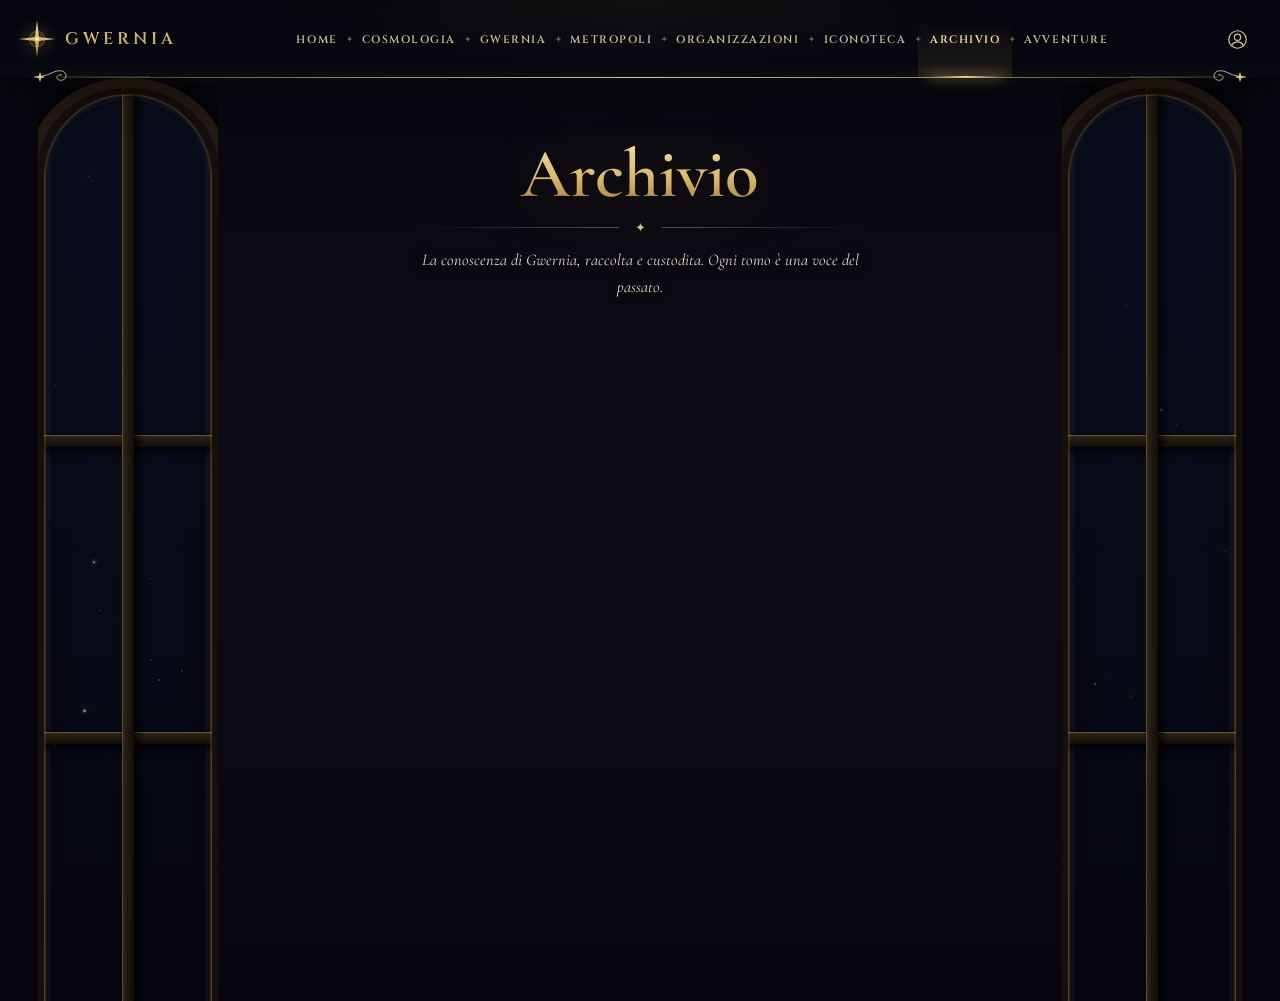
==== commit 90a33522: "Update archivio.html" ====
--- a/archivio.html
+++ b/archivio.html
@@ -7,15 +7,15 @@
 <title>Archivio — Le Cronache di Gwernia</title>
 <link rel="preconnect" href="https://fonts.googleapis.com">
 <link rel="preconnect" href="https://fonts.gstatic.com" crossorigin>
-<link href="https://fonts.googleapis.com/css2?family=Cinzel:wght@400;600;700&amp;family=Cormorant+Garamond:ital,wght@0,400;0,500;0,600;0,700;1,400&amp;family=Lora:ital,wght@0,400;0,500;0,600;0,700;1,400;1,500&amp;display=swap" rel="stylesheet">
+<link href="https://fonts.googleapis.com/css2?family=Cinzel:wght@400;600;700&amp;family=Alegreya:ital,wght@0,400;0,500;0,700;1,400;1,500&amp;family=Alegreya+Sans+SC:wght@400;500;700&amp;family=Cinzel+Decorative:wght@400;700;900&amp;family=Cormorant+Garamond:ital,wght@0,400;0,500;0,600;0,700;1,400&amp;family=Lora:ital,wght@0,400;0,500;0,600;0,700;1,400;1,500&amp;display=swap" rel="stylesheet">
 <style>
 :root{
-  --gold:#c9a84c;--gold-light:#e8c97a;--gold-dim:#9a7535;
-  --bg:#06060f;--cream:#f0e6d3;--cream-dim:#bba98c;
-  --border:rgba(201,168,76,.42);
+  --gold:#d9c58f;--gold-light:#efe0b4;--gold-dim:#a8956b;
+  --bg:#070814;--cream:#ece5d6;--cream-dim:#cfc6b2;
+  --border:rgba(217,197,143,.42);
 }
 *{margin:0;padding:0;box-sizing:border-box}
-body{background:#06060f;color:var(--cream);font-family:'Lora',Georgia,'Times New Roman',serif;font-size:18px;overflow-x:hidden;min-height:100vh;font-variant-numeric:lining-nums;text-rendering:optimizeLegibility;cursor:url('/images/Mouse_isfffe.png') 0 0,auto}
+body{background:#070814;color:var(--cream);font-family:'Lora',Georgia,'Times New Roman',serif;font-size:18px;overflow-x:hidden;min-height:100vh;font-variant-numeric:lining-nums;text-rendering:optimizeLegibility;cursor:url('/images/Mouse_isfffe.png') 0 0,auto}
 
 /* STELLE */
 #stars-canvas{position:fixed;inset:0;width:100%;height:100%;z-index:0;pointer-events:none}
@@ -44,18 +44,18 @@
 .win-frame{position:absolute;inset:0;border:6px solid #331c07;border-bottom:none;border-radius:50% 50% 0 0 / 7vw 7vw 0 0;pointer-events:none;box-shadow:inset 0 0 0 2px rgba(240,200,120,.1)}
 
 /* BACK BTN */
-.back-btn{position:absolute;top:1.2rem;left:50%;transform:translateX(-50%);z-index:200;background:rgba(6,4,16,.92);border:1px solid rgba(201,168,76,.35);color:var(--gold-dim);font-family:'Cormorant Garamond','Palatino Linotype','Book Antiqua',Palatino,serif;font-size:.6rem;letter-spacing:.2em;text-transform:uppercase;padding:.5rem 1.4rem;cursor:url('/images/Mouse_isfffe.png') 0 0,pointer;transition:all .2s;text-decoration:none;white-space:nowrap}
+.back-btn{position:absolute;top:1.2rem;left:50%;transform:translateX(-50%);z-index:200;background:rgba(6,4,16,.92);border:1px solid rgba(217,197,143,.35);color:var(--gold-dim);font-family:'Cormorant Garamond','Palatino Linotype','Book Antiqua',Palatino,serif;font-size:.6rem;letter-spacing:.2em;text-transform:uppercase;padding:.5rem 1.4rem;cursor:url('/images/Mouse_isfffe.png') 0 0,pointer;transition:all .2s;text-decoration:none;white-space:nowrap}
 .back-btn:hover{border-color:var(--gold);color:var(--gold)}
 
 /* LAYOUT */
 .archive-wrap{position:relative;z-index:10;min-height:100vh;padding:5rem 2rem 6rem}
 .archive-header{text-align:center;margin-bottom:3.5rem}
-.archive-title{font-family:'Cormorant Garamond','Palatino Linotype',serif;font-size:clamp(2rem,4vw,3.5rem);color:var(--gold-light);text-shadow:0 0 40px rgba(201,168,76,.4);margin-bottom:.8rem}
+.archive-title{font-family:'Cormorant Garamond','Palatino Linotype',serif;font-size:clamp(2rem,4vw,3.5rem);color:var(--gold-light);text-shadow:0 0 40px rgba(217,197,143,.4);margin-bottom:.8rem}
 .archive-intro{font-family:'Lora',Georgia,'Times New Roman',serif;font-style:italic;font-size:1.1rem;color:var(--cream-dim);line-height:1.8}
 .archive-divider{display:flex;align-items:center;justify-content:center;gap:1rem;margin:1.2rem auto}
 .archive-divider::before,.archive-divider::after{content:'';flex:1;max-width:200px;height:1px}
-.archive-divider::before{background:linear-gradient(90deg,transparent,rgba(201,168,76,.4))}
-.archive-divider::after{background:linear-gradient(90deg,rgba(201,168,76,.4),transparent)}
+.archive-divider::before{background:linear-gradient(90deg,transparent,rgba(217,197,143,.4))}
+.archive-divider::after{background:linear-gradient(90deg,rgba(217,197,143,.4),transparent)}
 
 /* ═══ SCAFFALE A NICCHIE ═══ */
 .bookshelf{max-width:none;width:100%;margin:0;padding:0 18vw;display:flex;flex-direction:column;gap:0}
@@ -142,20 +142,20 @@
 .cover-book.locked::before{
   content:'?';position:absolute;inset:0;display:flex;align-items:center;justify-content:center;
   font-family:'Cormorant Garamond','Palatino Linotype',serif;font-size:7rem;font-weight:700;
-  color:rgba(201,168,76,.3);text-shadow:0 2px 14px rgba(0,0,0,.8);z-index:2
+  color:rgba(217,197,143,.3);text-shadow:0 2px 14px rgba(0,0,0,.8);z-index:2
 }
 /* trama decorativa tenue sul libro bloccato */
 .cover-book.locked .locked-deco{
-  position:absolute;inset:10px;border:1px solid rgba(201,168,76,.13);border-radius:3px;
+  position:absolute;inset:10px;border:1px solid rgba(217,197,143,.13);border-radius:3px;
 }
 .cover-book.locked .locked-deco::before{
-  content:'';position:absolute;inset:6px;border:1px solid rgba(201,168,76,.08);border-radius:2px
+  content:'';position:absolute;inset:6px;border:1px solid rgba(217,197,143,.08);border-radius:2px
 }
 .niche-label.locked-label{color:rgba(187,169,140,.45);font-style:italic}
 
 /* Vista admin: copertina visibile ma offuscata, per riconoscere il libro */
 .cover-book.locked.admin-peek img{width:100%;height:100%;object-fit:cover;display:block;filter:brightness(.35) saturate(.5) blur(1.5px)}
-.cover-book.locked.admin-peek::before{font-size:4.5rem;color:rgba(201,168,76,.55)}
+.cover-book.locked.admin-peek::before{font-size:4.5rem;color:rgba(217,197,143,.55)}
 .cover-book.locked.admin-peek .locked-deco{inset:6px}
 
 /* ═══ READER ═══ */
@@ -174,12 +174,121 @@
   display:grid;grid-template-columns:1fr 1fr;
   width:100%;height:min(84vh,860px);
   background:#1a0f04;
-  border:1px solid rgba(201,168,76,.2);
+  border:1px solid rgba(217,197,143,.2);
   border-radius:3px;
   box-shadow:0 0 0 5px rgba(75,35,6,.7),0 0 0 8px rgba(45,18,3,.55),0 38px 110px rgba(0,0,0,.98),0 0 90px rgba(0,0,0,.55);
   overflow:hidden;position:relative;perspective:2600px
 }
 .book-open::before{content:'';position:absolute;top:0;bottom:0;left:50%;transform:translateX(-50%);width:54px;background:linear-gradient(90deg,transparent 0%,rgba(12,4,0,.4) 22%,rgba(5,1,0,.82) 44%,rgba(3,0,0,.9) 50%,rgba(5,1,0,.82) 56%,rgba(12,4,0,.4) 78%,transparent 100%);pointer-events:none;z-index:5}
+.book-open::after{content:'';position:absolute;top:0;bottom:0;left:50%;transform:translateX(-50%);width:2px;background:linear-gradient(180deg,rgba(200,135,38,.18),rgba(150,90,22,.42) 50%,rgba(200,135,38,.18));pointer-events:none;z-index:6}
+
+.book-page{
+  display:flex;flex-direction:column;padding:2.8rem 3.4rem 2rem;
+  background:
+    radial-gradient(ellipse at 18% 10%,rgba(255,252,228,.7) 0%,transparent 48%),
+    radial-gradient(ellipse at 78% 90%,rgba(192,158,108,.32) 0%,transparent 44%),
+    repeating-linear-gradient(0deg,transparent,transparent 27.4px,rgba(145,105,50,.04) 27.4px,rgba(145,105,50,.04) 28.4px),
+    linear-gradient(168deg,#fefae8 0%,#f9eeda 42%,#f2e3c6 100%);
+  color:#271508;font-family:'Lora',Georgia,'Times New Roman',serif;font-size:1.04rem;line-height:1.88;
+  position:relative;overflow:hidden
+}
+.book-page::before{content:'';position:absolute;inset:0;background:linear-gradient(90deg,rgba(75,34,6,.22) 0%,transparent 10%,transparent 90%,rgba(75,34,6,.18) 100%),linear-gradient(180deg,rgba(75,34,6,.2) 0%,transparent 13%,transparent 87%,rgba(75,34,6,.28) 100%);pointer-events:none;z-index:1}
+.book-page:first-child{background:radial-gradient(ellipse at 82% 10%,rgba(255,252,228,.7) 0%,transparent 48%),radial-gradient(ellipse at 18% 90%,rgba(192,158,108,.32) 0%,transparent 44%),repeating-linear-gradient(0deg,transparent,transparent 27.4px,rgba(145,105,50,.04) 27.4px,rgba(145,105,50,.04) 28.4px),linear-gradient(12deg,#fefae8 0%,#f9eeda 42%,#f2e3c6 100%)}
+.book-page:first-child::before{background:linear-gradient(90deg,rgba(75,34,6,.18) 0%,transparent 10%,transparent 82%,rgba(40,12,1,.5) 100%),linear-gradient(180deg,rgba(75,34,6,.2) 0%,transparent 13%,transparent 87%,rgba(75,34,6,.28) 100%)}
+
+.book-page-title{font-family:'Cormorant Garamond','Palatino Linotype','Book Antiqua',Palatino,serif;font-size:.58rem;font-weight:600;color:rgba(88,40,7,.5);text-align:center;margin:0 0 1.4rem;padding-bottom:.75rem;letter-spacing:.28em;text-transform:uppercase;flex-shrink:0;position:relative;z-index:2}
+.book-page-title::after{content:'';position:absolute;bottom:0;left:12%;right:12%;height:1px;background:linear-gradient(90deg,transparent,rgba(135,72,14,.38) 25%,rgba(190,128,44,.62) 50%,rgba(135,72,14,.38) 75%,transparent)}
+
+.book-page-content{flex:1;overflow:hidden;position:relative;z-index:2}
+.book-page-content p{margin:.7rem 0;text-align:justify;font-size:1.05rem;line-height:1.9}
+.book-page-content p:first-child{margin-top:0}
+.book-page-content strong{font-weight:normal;color:inherit}
+.book-page-content em{font-style:italic;color:#5a3410}
+
+.book-page-num{font-family:'Cormorant Garamond','Palatino Linotype','Book Antiqua',Palatino,serif;font-size:.54rem;color:rgba(88,40,7,.4);letter-spacing:.14em;text-align:center;flex-shrink:0;margin-top:.8rem;position:relative;z-index:2}
+.book-page-num:not(:empty)::before{content:'— '}
+.book-page-num:not(:empty)::after{content:' —'}
+
+.book-reader-controls{display:flex;align-items:center;gap:1.5rem}
+.book-nav-btn{background:rgba(217,197,143,.12);border:1px solid rgba(217,197,143,.4);color:var(--gold);width:50px;height:50px;font-size:1.4rem;cursor:url('/images/Mouse_isfffe.png') 0 0,pointer;transition:background .2s,transform .15s;display:flex;align-items:center;justify-content:center;border-radius:3px}
+.book-nav-btn:hover:not(:disabled){background:rgba(217,197,143,.25);border-color:var(--gold);transform:scale(1.06)}
+.book-nav-btn:active:not(:disabled){transform:scale(.94)}
+.book-nav-btn:disabled{opacity:.25;cursor:url('/images/Mouse_isfffe.png') 0 0,default}
+.book-close-btn{background:rgba(217,197,143,.1);border:1px solid rgba(217,197,143,.3);color:var(--gold-dim);padding:.6rem 1.8rem;font-family:'Cormorant Garamond','Palatino Linotype','Book Antiqua',Palatino,serif;font-size:.62rem;letter-spacing:.2em;text-transform:uppercase;cursor:url('/images/Mouse_isfffe.png') 0 0,pointer;transition:background .2s;border-radius:3px}
+.book-close-btn:hover{background:rgba(217,197,143,.2);color:var(--gold)}
+.book-reader-page-info{font-family:'Cormorant Garamond','Palatino Linotype','Book Antiqua',Palatino,serif;font-size:.62rem;letter-spacing:.2em;text-transform:uppercase;color:var(--gold-dim);min-width:80px;text-align:center}
+
+/* ═══ SFOGLIATURA 3D ═══ */
+.book-flip-wrap{position:absolute;top:0;bottom:0;width:50%;z-index:10;pointer-events:none}
+.book-flip-inner{position:absolute;inset:0;transform-style:preserve-3d;will-change:transform}
+.book-flip-front,.book-flip-back{position:absolute;inset:0;backface-visibility:hidden;-webkit-backface-visibility:hidden;overflow:hidden}
+.book-flip-back{transform:rotateY(180deg)}
+.book-flip-front::after{content:'';position:absolute;inset:0;background:linear-gradient(to left,rgba(0,0,0,.16) 0%,transparent 26%);pointer-events:none;z-index:4}
+.book-flip-back::after{content:'';position:absolute;inset:0;background:linear-gradient(to right,rgba(0,0,0,.14) 0%,transparent 26%);pointer-events:none;z-index:4}
+
+@media(max-width:1100px){
+  #win-left,#win-right{display:none}
+  #wall-center{left:0;right:0}
+  .bookshelf{padding:0 6vw}
+}
+/* 2 libri per ripiano */
+@media(max-width:900px){
+  .shelf-row{grid-template-columns:repeat(2,1fr)}
+  .bookshelf{padding:0 10vw}
+}
+@media(max-width:760px){
+  .bookshelf{padding:0 7vw}
+  .shelf-row{gap:10px;padding:12px;border-left-width:8px;border-right-width:8px}
+  .shelf-row::before{left:-8px;right:-8px;top:-6px;height:12px}
+  .shelf-row:last-child::after{left:-11px;right:-11px;bottom:-8px;height:14px}
+  .niche{padding:10px}
+  .cover-book.locked::before{font-size:3.2rem}
+  .book-open{grid-template-columns:1fr}
+  .book-page:first-child{display:none}
+  .book-page{padding:1.6rem 1.3rem 1.2rem}
+  .book-reader-controls{gap:.8rem}
+}
+/* 1 libro per ripiano, centrato */
+@media(max-width:520px){
+  .shelf-row{grid-template-columns:1fr}
+  .bookshelf{padding:0 12vw}
+  .niche{width:min(100%,240px);margin:0 auto}
+}
+/* schermi molto piccoli: il libro si rimpicciolisce */
+@media(max-width:380px){
+  .niche{width:min(100%,195px)}
+}
+
+/* ═══ ADMIN LOGIN ═══ */
+.admin-login-btn{position:fixed;top:1.2rem;right:2rem;z-index:200;background:rgba(6,4,16,.92);border:1px solid rgba(217,197,143,.35);color:var(--gold-dim);font-size:1.05rem;width:36px;height:36px;display:flex;align-items:center;justify-content:center;cursor:url('/images/Mouse_isfffe.png') 0 0,pointer;transition:all .2s;opacity:.7}
+.admin-login-btn:hover{border-color:var(--gold);color:var(--gold);opacity:1}
+.admin-login-btn.is-admin{color:#7fd87f;opacity:1}
+.adm-overlay{position:fixed;inset:0;z-index:9980;background:rgba(2,1,8,.85);backdrop-filter:blur(10px);display:none}
+.adm-overlay.open{display:block}
+.adm-modal{position:fixed;z-index:9981;top:50%;left:50%;transform:translate(-50%,-50%);background:rgba(8,5,20,.97);border:2px solid var(--border);border-top:3px solid var(--gold-dim);max-width:520px;width:92%;max-height:86vh;overflow-y:auto;padding:2rem 2.2rem;display:none;box-shadow:0 24px 64px rgba(0,0,0,.9)}
+.adm-modal.open{display:block}
+.adm-modal-title{font-family:'Cormorant Garamond','Palatino Linotype',serif;font-size:1.1rem;color:var(--gold-light);margin:0 0 .9rem}
+.adm-modal-close{position:absolute;top:.8rem;right:1rem;background:none;border:none;color:var(--gold-dim);font-size:1.3rem;cursor:url('/images/Mouse_isfffe.png') 0 0,pointer;line-height:1}
+.adm-modal-close:hover{color:var(--gold)}
+.adm-field{margin-bottom:.9rem}
+.adm-field label{font-family:'Cormorant Garamond','Palatino Linotype','Book Antiqua',Palatino,serif;font-size:.58rem;letter-spacing:.2em;text-transform:uppercase;color:var(--gold-dim);display:block;margin-bottom:.35rem}
+.adm-field input[type=text],.adm-field input[type=email],.adm-field input[type=password],.adm-field textarea{width:100%;background:rgba(255,255,255,.05);border:1px solid rgba(217,197,143,.3);padding:.55rem .7rem;color:var(--cream);font-family:'Lora',Georgia,'Times New Roman',serif;font-size:.95rem;outline:none;resize:vertical;box-sizing:border-box;transition:border-color .2s}
+.adm-field input:focus,.adm-field textarea:focus{border-color:rgba(217,197,143,.7)}
+.adm-field textarea{min-height:160px;line-height:1.6}
+/* La modale di modifica libro è più larga delle altre: si scrive molto testo. */
+#book-edit-modal{max-width:1000px;width:min(94vw,1000px)}
+#book-edit-modal #be-paragraphs{min-height:46vh;line-height:1.7;font-size:1rem}
+/* barra di formattazione sopra il campo di testo */
+.fmt-bar{display:flex;align-items:center;gap:.4rem;margin-bottom:.4rem}
+.fmt-btn{background:rgba(255,255,255,.05);border:1px solid rgba(217,197,143,.3);color:var(--cream);width:32px;height:30px;cursor:url('/images/Mouse_isfffe.png') 0 0,pointer;font-size:.95rem;line-height:1;display:flex;align-items:center;justify-content:center;transition:all .18s;font-family:'Lora',Georgia,serif}
+.fmt-btn:hover{border-color:var(--gold);color:var(--gold-light);background:rgba(217,197,143,.14)}
+.fmt-btn b{font-weight:800}
+.fmt-hint{font-size:.68rem;color:var(--cream-dim);font-style:italic;margin-left:.2rem}
+.adm-field-hint{font-size:.72rem;color:var(--cream-dim);margin-top:.3rem;font-style:italic}
+.adm-toggle-row{display:flex;align-items:center;gap:.7rem;margin-bottom:1rem}
+.adm-toggle-row label{font-family:'Cormorant Garamond','Palatino Linotype','Book Antiqua',Palatino,serif;font-size:.62rem;letter-spacing:.15em;text-transform:uppercase;color:var(--gold-dim);cursor:url('/images/Mouse_isfffe.png') 0 0,pointer}
+.adm-switch{position:relative;width:42px;height:22px;flex-shrink:0;cursor:url('/images/Mouse_isfffe.png') 0 0,pointer}
+.adm-switch input{opack-open::before{content:'';position:absolute;top:0;bottom:0;left:50%;transform:translateX(-50%);width:54px;background:linear-gradient(90deg,transparent 0%,rgba(12,4,0,.4) 22%,rgba(5,1,0,.82) 44%,rgba(3,0,0,.9) 50%,rgba(5,1,0,.82) 56%,rgba(12,4,0,.4) 78%,transparent 100%);pointer-events:none;z-index:5}
 .book-open::after{content:'';position:absolute;top:0;bottom:0;left:50%;transform:translateX(-50%);width:2px;background:linear-gradient(180deg,rgba(200,135,38,.18),rgba(150,90,22,.42) 50%,rgba(200,135,38,.18));pointer-events:none;z-index:6}
 
 .book-page{
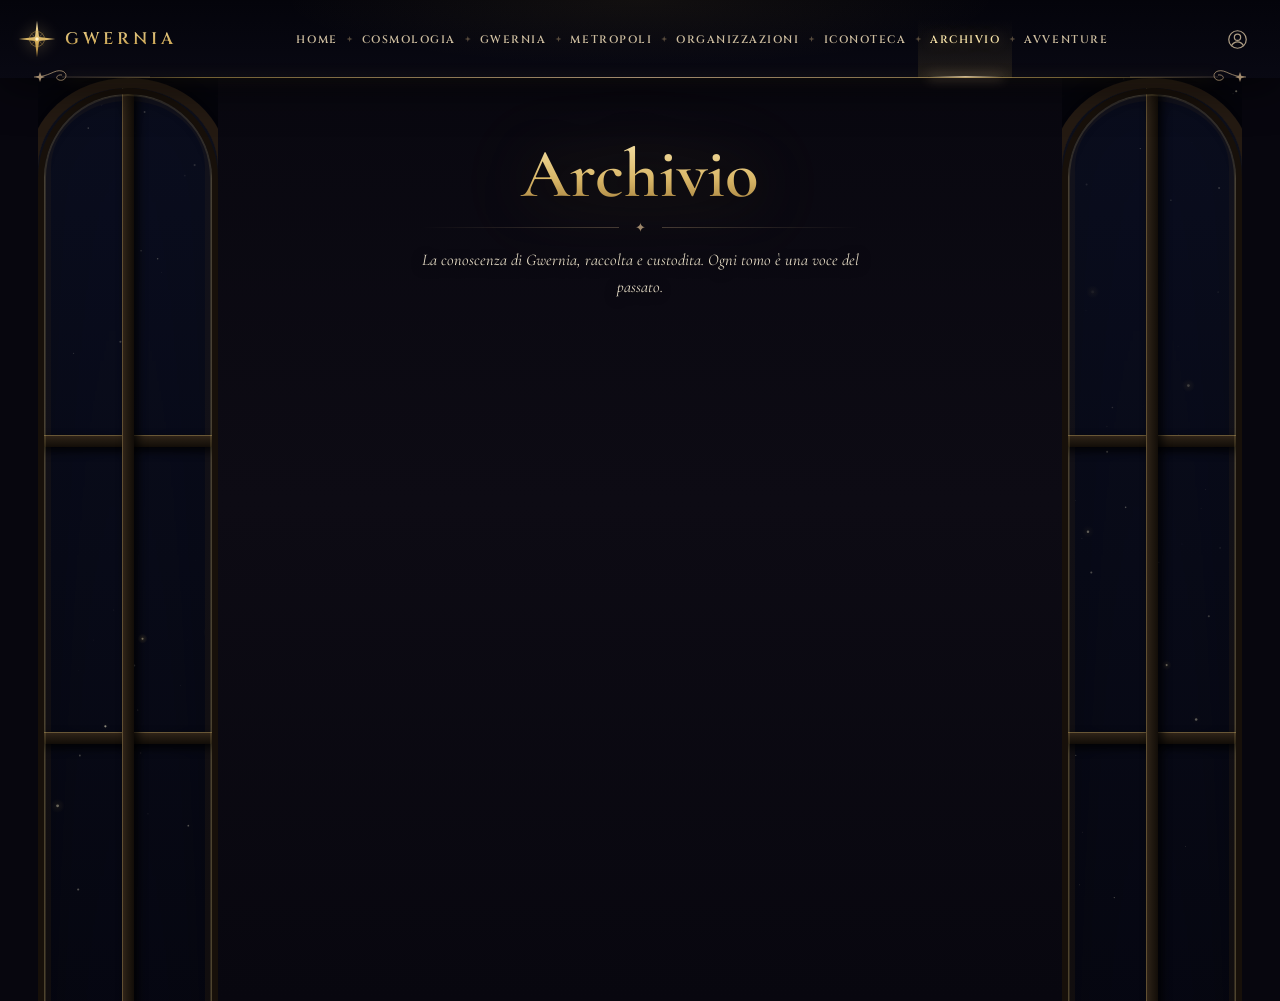
==== commit e4dba4b3: "Update archivio.html" ====
--- a/archivio.html
+++ b/archivio.html
@@ -7,15 +7,15 @@
 <title>Archivio — Le Cronache di Gwernia</title>
 <link rel="preconnect" href="https://fonts.googleapis.com">
 <link rel="preconnect" href="https://fonts.gstatic.com" crossorigin>
-<link href="https://fonts.googleapis.com/css2?family=Cinzel:wght@400;600;700&amp;family=Alegreya:ital,wght@0,400;0,500;0,700;1,400;1,500&amp;family=Alegreya+Sans+SC:wght@400;500;700&amp;family=Cinzel+Decorative:wght@400;700;900&amp;family=Cormorant+Garamond:ital,wght@0,400;0,500;0,600;0,700;1,400&amp;family=Lora:ital,wght@0,400;0,500;0,600;0,700;1,400;1,500&amp;display=swap" rel="stylesheet">
+<link href="https://fonts.googleapis.com/css2?family=Cinzel:wght@400;600;700&amp;family=Texturina:wght@500;700;800&amp;family=Crimson+Pro:ital,wght@0,400;0,500;0,700;1,400&amp;family=Barlow+Condensed:wght@500;600;700&amp;family=Cormorant+Garamond:ital,wght@0,400;0,500;0,600;0,700;1,400&amp;family=Lora:ital,wght@0,400;0,500;0,600;0,700;1,400;1,500&amp;display=swap" rel="stylesheet">
 <style>
 :root{
-  --gold:#d9c58f;--gold-light:#efe0b4;--gold-dim:#a8956b;
-  --bg:#070814;--cream:#ece5d6;--cream-dim:#cfc6b2;
-  --border:rgba(217,197,143,.42);
+  --gold:#a28b6e;--gold-light:#c9b697;--gold-dim:#7d6a52;
+  --bg:#0b0b0f;--cream:#e7e1d6;--cream-dim:#b9b0a0;
+  --border:rgba(162,139,110,.42);
 }
 *{margin:0;padding:0;box-sizing:border-box}
-body{background:#070814;color:var(--cream);font-family:'Lora',Georgia,'Times New Roman',serif;font-size:18px;overflow-x:hidden;min-height:100vh;font-variant-numeric:lining-nums;text-rendering:optimizeLegibility;cursor:url('/images/Mouse_isfffe.png') 0 0,auto}
+body{background:#0b0b0f;color:var(--cream);font-family:'Lora',Georgia,'Times New Roman',serif;font-size:18px;overflow-x:hidden;min-height:100vh;font-variant-numeric:lining-nums;text-rendering:optimizeLegibility;cursor:url('/images/Mouse_isfffe.png') 0 0,auto}
 
 /* STELLE */
 #stars-canvas{position:fixed;inset:0;width:100%;height:100%;z-index:0;pointer-events:none}
@@ -44,18 +44,18 @@
 .win-frame{position:absolute;inset:0;border:6px solid #331c07;border-bottom:none;border-radius:50% 50% 0 0 / 7vw 7vw 0 0;pointer-events:none;box-shadow:inset 0 0 0 2px rgba(240,200,120,.1)}
 
 /* BACK BTN */
-.back-btn{position:absolute;top:1.2rem;left:50%;transform:translateX(-50%);z-index:200;background:rgba(6,4,16,.92);border:1px solid rgba(217,197,143,.35);color:var(--gold-dim);font-family:'Cormorant Garamond','Palatino Linotype','Book Antiqua',Palatino,serif;font-size:.6rem;letter-spacing:.2em;text-transform:uppercase;padding:.5rem 1.4rem;cursor:url('/images/Mouse_isfffe.png') 0 0,pointer;transition:all .2s;text-decoration:none;white-space:nowrap}
+.back-btn{position:absolute;top:1.2rem;left:50%;transform:translateX(-50%);z-index:200;background:rgba(6,4,16,.92);border:1px solid rgba(162,139,110,.35);color:var(--gold-dim);font-family:'Cormorant Garamond','Palatino Linotype','Book Antiqua',Palatino,serif;font-size:.6rem;letter-spacing:.2em;text-transform:uppercase;padding:.5rem 1.4rem;cursor:url('/images/Mouse_isfffe.png') 0 0,pointer;transition:all .2s;text-decoration:none;white-space:nowrap}
 .back-btn:hover{border-color:var(--gold);color:var(--gold)}
 
 /* LAYOUT */
 .archive-wrap{position:relative;z-index:10;min-height:100vh;padding:5rem 2rem 6rem}
 .archive-header{text-align:center;margin-bottom:3.5rem}
-.archive-title{font-family:'Cormorant Garamond','Palatino Linotype',serif;font-size:clamp(2rem,4vw,3.5rem);color:var(--gold-light);text-shadow:0 0 40px rgba(217,197,143,.4);margin-bottom:.8rem}
+.archive-title{font-family:'Cormorant Garamond','Palatino Linotype',serif;font-size:clamp(2rem,4vw,3.5rem);color:var(--gold-light);text-shadow:0 0 40px rgba(162,139,110,.4);margin-bottom:.8rem}
 .archive-intro{font-family:'Lora',Georgia,'Times New Roman',serif;font-style:italic;font-size:1.1rem;color:var(--cream-dim);line-height:1.8}
 .archive-divider{display:flex;align-items:center;justify-content:center;gap:1rem;margin:1.2rem auto}
 .archive-divider::before,.archive-divider::after{content:'';flex:1;max-width:200px;height:1px}
-.archive-divider::before{background:linear-gradient(90deg,transparent,rgba(217,197,143,.4))}
-.archive-divider::after{background:linear-gradient(90deg,rgba(217,197,143,.4),transparent)}
+.archive-divider::before{background:linear-gradient(90deg,transparent,rgba(162,139,110,.4))}
+.archive-divider::after{background:linear-gradient(90deg,rgba(162,139,110,.4),transparent)}
 
 /* ═══ SCAFFALE A NICCHIE ═══ */
 .bookshelf{max-width:none;width:100%;margin:0;padding:0 18vw;display:flex;flex-direction:column;gap:0}
@@ -142,20 +142,20 @@
 .cover-book.locked::before{
   content:'?';position:absolute;inset:0;display:flex;align-items:center;justify-content:center;
   font-family:'Cormorant Garamond','Palatino Linotype',serif;font-size:7rem;font-weight:700;
-  color:rgba(217,197,143,.3);text-shadow:0 2px 14px rgba(0,0,0,.8);z-index:2
+  color:rgba(162,139,110,.3);text-shadow:0 2px 14px rgba(0,0,0,.8);z-index:2
 }
 /* trama decorativa tenue sul libro bloccato */
 .cover-book.locked .locked-deco{
-  position:absolute;inset:10px;border:1px solid rgba(217,197,143,.13);border-radius:3px;
+  position:absolute;inset:10px;border:1px solid rgba(162,139,110,.13);border-radius:3px;
 }
 .cover-book.locked .locked-deco::before{
-  content:'';position:absolute;inset:6px;border:1px solid rgba(217,197,143,.08);border-radius:2px
+  content:'';position:absolute;inset:6px;border:1px solid rgba(162,139,110,.08);border-radius:2px
 }
 .niche-label.locked-label{color:rgba(187,169,140,.45);font-style:italic}
 
 /* Vista admin: copertina visibile ma offuscata, per riconoscere il libro */
 .cover-book.locked.admin-peek img{width:100%;height:100%;object-fit:cover;display:block;filter:brightness(.35) saturate(.5) blur(1.5px)}
-.cover-book.locked.admin-peek::before{font-size:4.5rem;color:rgba(217,197,143,.55)}
+.cover-book.locked.admin-peek::before{font-size:4.5rem;color:rgba(162,139,110,.55)}
 .cover-book.locked.admin-peek .locked-deco{inset:6px}
 
 /* ═══ READER ═══ */
@@ -174,9 +174,121 @@
   display:grid;grid-template-columns:1fr 1fr;
   width:100%;height:min(84vh,860px);
   background:#1a0f04;
-  border:1px solid rgba(217,197,143,.2);
+  border:1px solid rgba(162,139,110,.2);
   border-radius:3px;
   box-shadow:0 0 0 5px rgba(75,35,6,.7),0 0 0 8px rgba(45,18,3,.55),0 38px 110px rgba(0,0,0,.98),0 0 90px rgba(0,0,0,.55);
+  overflow:hidden;position:relative;perspective:2600px
+}
+.book-open::before{content:'';position:absolute;top:0;bottom:0;left:50%;transform:translateX(-50%);width:54px;background:linear-gradient(90deg,transparent 0%,rgba(12,4,0,.4) 22%,rgba(5,1,0,.82) 44%,rgba(3,0,0,.9) 50%,rgba(5,1,0,.82) 56%,rgba(12,4,0,.4) 78%,transparent 100%);pointer-events:none;z-index:5}
+.book-open::after{content:'';position:absolute;top:0;bottom:0;left:50%;transform:translateX(-50%);width:2px;background:linear-gradient(180deg,rgba(200,135,38,.18),rgba(150,90,22,.42) 50%,rgba(200,135,38,.18));pointer-events:none;z-index:6}
+
+.book-page{
+  display:flex;flex-direction:column;padding:2.8rem 3.4rem 2rem;
+  background:
+    radial-gradient(ellipse at 18% 10%,rgba(255,252,228,.7) 0%,transparent 48%),
+    radial-gradient(ellipse at 78% 90%,rgba(192,158,108,.32) 0%,transparent 44%),
+    repeating-linear-gradient(0deg,transparent,transparent 27.4px,rgba(145,105,50,.04) 27.4px,rgba(145,105,50,.04) 28.4px),
+    linear-gradient(168deg,#fefae8 0%,#f9eeda 42%,#f2e3c6 100%);
+  color:#271508;font-family:'Lora',Georgia,'Times New Roman',serif;font-size:1.04rem;line-height:1.88;
+  position:relative;overflow:hidden
+}
+.book-page::before{content:'';position:absolute;inset:0;background:linear-gradient(90deg,rgba(75,34,6,.22) 0%,transparent 10%,transparent 90%,rgba(75,34,6,.18) 100%),linear-gradient(180deg,rgba(75,34,6,.2) 0%,transparent 13%,transparent 87%,rgba(75,34,6,.28) 100%);pointer-events:none;z-index:1}
+.book-page:first-child{background:radial-gradient(ellipse at 82% 10%,rgba(255,252,228,.7) 0%,transparent 48%),radial-gradient(ellipse at 18% 90%,rgba(192,158,108,.32) 0%,transparent 44%),repeating-linear-gradient(0deg,transparent,transparent 27.4px,rgba(145,105,50,.04) 27.4px,rgba(145,105,50,.04) 28.4px),linear-gradient(12deg,#fefae8 0%,#f9eeda 42%,#f2e3c6 100%)}
+.book-page:first-child::before{background:linear-gradient(90deg,rgba(75,34,6,.18) 0%,transparent 10%,transparent 82%,rgba(40,12,1,.5) 100%),linear-gradient(180deg,rgba(75,34,6,.2) 0%,transparent 13%,transparent 87%,rgba(75,34,6,.28) 100%)}
+
+.book-page-title{font-family:'Cormorant Garamond','Palatino Linotype','Book Antiqua',Palatino,serif;font-size:.58rem;font-weight:600;color:rgba(88,40,7,.5);text-align:center;margin:0 0 1.4rem;padding-bottom:.75rem;letter-spacing:.28em;text-transform:uppercase;flex-shrink:0;position:relative;z-index:2}
+.book-page-title::after{content:'';position:absolute;bottom:0;left:12%;right:12%;height:1px;background:linear-gradient(90deg,transparent,rgba(135,72,14,.38) 25%,rgba(190,128,44,.62) 50%,rgba(135,72,14,.38) 75%,transparent)}
+
+.book-page-content{flex:1;overflow:hidden;position:relative;z-index:2}
+.book-page-content p{margin:.7rem 0;text-align:justify;font-size:1.05rem;line-height:1.9}
+.book-page-content p:first-child{margin-top:0}
+.book-page-content strong{font-weight:normal;color:inherit}
+.book-page-content em{font-style:italic;color:#5a3410}
+
+.book-page-num{font-family:'Cormorant Garamond','Palatino Linotype','Book Antiqua',Palatino,serif;font-size:.54rem;color:rgba(88,40,7,.4);letter-spacing:.14em;text-align:center;flex-shrink:0;margin-top:.8rem;position:relative;z-index:2}
+.book-page-num:not(:empty)::before{content:'— '}
+.book-page-num:not(:empty)::after{content:' —'}
+
+.book-reader-controls{display:flex;align-items:center;gap:1.5rem}
+.book-nav-btn{background:rgba(162,139,110,.12);border:1px solid rgba(162,139,110,.4);color:var(--gold);width:50px;height:50px;font-size:1.4rem;cursor:url('/images/Mouse_isfffe.png') 0 0,pointer;transition:background .2s,transform .15s;display:flex;align-items:center;justify-content:center;border-radius:3px}
+.book-nav-btn:hover:not(:disabled){background:rgba(162,139,110,.25);border-color:var(--gold);transform:scale(1.06)}
+.book-nav-btn:active:not(:disabled){transform:scale(.94)}
+.book-nav-btn:disabled{opacity:.25;cursor:url('/images/Mouse_isfffe.png') 0 0,default}
+.book-close-btn{background:rgba(162,139,110,.1);border:1px solid rgba(162,139,110,.3);color:var(--gold-dim);padding:.6rem 1.8rem;font-family:'Cormorant Garamond','Palatino Linotype','Book Antiqua',Palatino,serif;font-size:.62rem;letter-spacing:.2em;text-transform:uppercase;cursor:url('/images/Mouse_isfffe.png') 0 0,pointer;transition:background .2s;border-radius:3px}
+.book-close-btn:hover{background:rgba(162,139,110,.2);color:var(--gold)}
+.book-reader-page-info{font-family:'Cormorant Garamond','Palatino Linotype','Book Antiqua',Palatino,serif;font-size:.62rem;letter-spacing:.2em;text-transform:uppercase;color:var(--gold-dim);min-width:80px;text-align:center}
+
+/* ═══ SFOGLIATURA 3D ═══ */
+.book-flip-wrap{position:absolute;top:0;bottom:0;width:50%;z-index:10;pointer-events:none}
+.book-flip-inner{position:absolute;inset:0;transform-style:preserve-3d;will-change:transform}
+.book-flip-front,.book-flip-back{position:absolute;inset:0;backface-visibility:hidden;-webkit-backface-visibility:hidden;overflow:hidden}
+.book-flip-back{transform:rotateY(180deg)}
+.book-flip-front::after{content:'';position:absolute;inset:0;background:linear-gradient(to left,rgba(0,0,0,.16) 0%,transparent 26%);pointer-events:none;z-index:4}
+.book-flip-back::after{content:'';position:absolute;inset:0;background:linear-gradient(to right,rgba(0,0,0,.14) 0%,transparent 26%);pointer-events:none;z-index:4}
+
+@media(max-width:1100px){
+  #win-left,#win-right{display:none}
+  #wall-center{left:0;right:0}
+  .bookshelf{padding:0 6vw}
+}
+/* 2 libri per ripiano */
+@media(max-width:900px){
+  .shelf-row{grid-template-columns:repeat(2,1fr)}
+  .bookshelf{padding:0 10vw}
+}
+@media(max-width:760px){
+  .bookshelf{padding:0 7vw}
+  .shelf-row{gap:10px;padding:12px;border-left-width:8px;border-right-width:8px}
+  .shelf-row::before{left:-8px;right:-8px;top:-6px;height:12px}
+  .shelf-row:last-child::after{left:-11px;right:-11px;bottom:-8px;height:14px}
+  .niche{padding:10px}
+  .cover-book.locked::before{font-size:3.2rem}
+  .book-open{grid-template-columns:1fr}
+  .book-page:first-child{display:none}
+  .book-page{padding:1.6rem 1.3rem 1.2rem}
+  .book-reader-controls{gap:.8rem}
+}
+/* 1 libro per ripiano, centrato */
+@media(max-width:520px){
+  .shelf-row{grid-template-columns:1fr}
+  .bookshelf{padding:0 12vw}
+  .niche{width:min(100%,240px);margin:0 auto}
+}
+/* schermi molto piccoli: il libro si rimpicciolisce */
+@media(max-width:380px){
+  .niche{width:min(100%,195px)}
+}
+
+/* ═══ ADMIN LOGIN ═══ */
+.admin-login-btn{position:fixed;top:1.2rem;right:2rem;z-index:200;background:rgba(6,4,16,.92);border:1px solid rgba(162,139,110,.35);color:var(--gold-dim);font-size:1.05rem;width:36px;height:36px;display:flex;align-items:center;justify-content:center;cursor:url('/images/Mouse_isfffe.png') 0 0,pointer;transition:all .2s;opacity:.7}
+.admin-login-btn:hover{border-color:var(--gold);color:var(--gold);opacity:1}
+.admin-login-btn.is-admin{color:#7fd87f;opacity:1}
+.adm-overlay{position:fixed;inset:0;z-index:9980;background:rgba(2,1,8,.85);backdrop-filter:blur(10px);display:none}
+.adm-overlay.open{display:block}
+.adm-modal{position:fixed;z-index:9981;top:50%;left:50%;transform:translate(-50%,-50%);background:rgba(8,5,20,.97);border:2px solid var(--border);border-top:3px solid var(--gold-dim);max-width:520px;width:92%;max-height:86vh;overflow-y:auto;padding:2rem 2.2rem;display:none;box-shadow:0 24px 64px rgba(0,0,0,.9)}
+.adm-modal.open{display:block}
+.adm-modal-title{font-family:'Cormorant Garamond','Palatino Linotype',serif;font-size:1.1rem;color:var(--gold-light);margin:0 0 .9rem}
+.adm-modal-close{position:absolute;top:.8rem;right:1rem;background:none;border:none;color:var(--gold-dim);font-size:1.3rem;cursor:url('/images/Mouse_isfffe.png') 0 0,pointer;line-height:1}
+.adm-modal-close:hover{color:var(--gold)}
+.adm-field{margin-bottom:.9rem}
+.adm-field label{font-family:'Cormorant Garamond','Palatino Linotype','Book Antiqua',Palatino,serif;font-size:.58rem;letter-spacing:.2em;text-transform:uppercase;color:var(--gold-dim);display:block;margin-bottom:.35rem}
+.adm-field input[type=text],.adm-field input[type=email],.adm-field input[type=password],.adm-field textarea{width:100%;background:rgba(255,255,255,.05);border:1px solid rgba(162,139,110,.3);padding:.55rem .7rem;color:var(--cream);font-family:'Lora',Georgia,'Times New Roman',serif;font-size:.95rem;outline:none;resize:vertical;box-sizing:border-box;transition:border-color .2s}
+.adm-field input:focus,.adm-field textarea:focus{border-color:rgba(162,139,110,.7)}
+.adm-field textarea{min-height:160px;line-height:1.6}
+/* La modale di modifica libro è più larga delle altre: si scrive molto testo. */
+#book-edit-modal{max-width:1000px;width:min(94vw,1000px)}
+#book-edit-modal #be-paragraphs{min-height:46vh;line-height:1.7;font-size:1rem}
+/* barra di formattazione sopra il campo di testo */
+.fmt-bar{display:flex;align-items:center;gap:.4rem;margin-bottom:.4rem}
+.fmt-btn{background:rgba(255,255,255,.05);border:1px solid rgba(162,139,110,.3);color:var(--cream);width:32px;height:30px;cursor:url('/images/Mouse_isfffe.png') 0 0,pointer;font-size:.95rem;line-height:1;display:flex;align-items:center;justify-content:center;transition:all .18s;font-family:'Lora',Georgia,serif}
+.fmt-btn:hover{border-color:var(--gold);color:var(--gold-light);background:rgba(162,139,110,.14)}
+.fmt-btn b{font-weight:800}
+.fmt-hint{font-size:.68rem;color:var(--cream-dim);font-style:italic;margin-left:.2rem}
+.adm-field-hint{font-size:.72rem;color:var(--cream-dim);margin-top:.3rem;font-style:italic}
+.adm-toggle-row{display:flex;align-items:center;gap:.7rem;margin-bottom:1rem}
+.adm-toggle-row label{font-family:'Cormorant Garamond','Palatino Linotype','Book Antiqua',Palatino,serif;font-size:.62rem;letter-spacing:.15em;text-transform:uppercase;color:var(--gold-dim);cursor:url('/images/Mouse_isfffe.png') 0 0,pointer}
+.adm-switch{position:relative;width:42px;height:22px;flex-shrink:0;cursor:url('/images/Mouse_isfffe.png') 0 0,pointer}
+.adm-switch input{opacity:0;widthrgba(75,35,6,.7),0 0 0 8px rgba(45,18,3,.55),0 38px 110px rgba(0,0,0,.98),0 0 90px rgba(0,0,0,.55);
   overflow:hidden;position:relative;perspective:2600px
 }
 .book-open::before{content:'';position:absolute;top:0;bottom:0;left:50%;transform:translateX(-50%);width:54px;background:linear-gradient(90deg,transparent 0%,rgba(12,4,0,.4) 22%,rgba(5,1,0,.82) 44%,rgba(3,0,0,.9) 50%,rgba(5,1,0,.82) 56%,rgba(12,4,0,.4) 78%,transparent 100%);pointer-events:none;z-index:5}
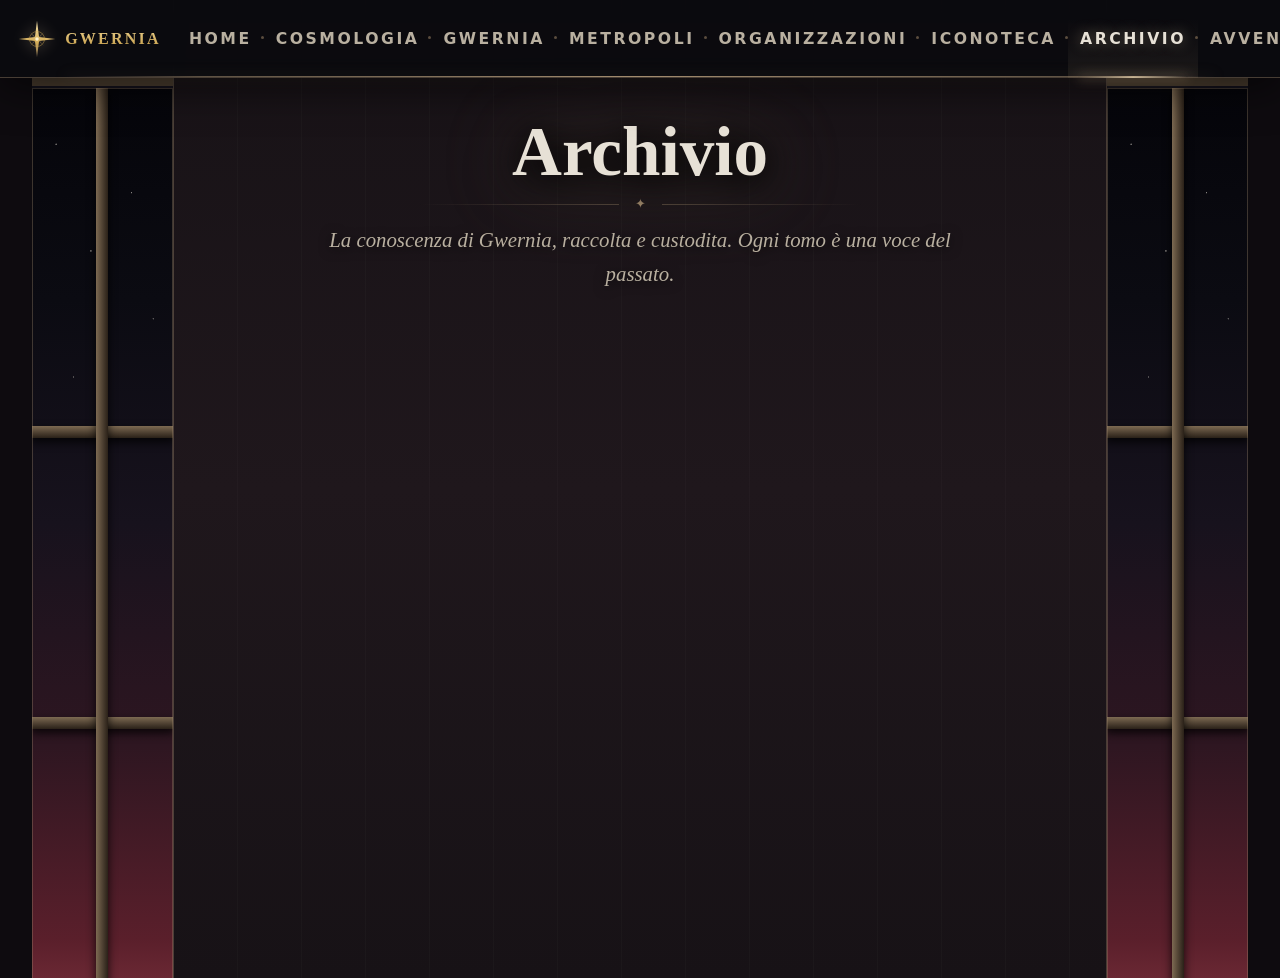
==== commit 43071b40: "Add files via upload" ====
--- a/archivio.html
+++ b/archivio.html
@@ -288,235 +288,14 @@
 .adm-toggle-row{display:flex;align-items:center;gap:.7rem;margin-bottom:1rem}
 .adm-toggle-row label{font-family:'Cormorant Garamond','Palatino Linotype','Book Antiqua',Palatino,serif;font-size:.62rem;letter-spacing:.15em;text-transform:uppercase;color:var(--gold-dim);cursor:url('/images/Mouse_isfffe.png') 0 0,pointer}
 .adm-switch{position:relative;width:42px;height:22px;flex-shrink:0;cursor:url('/images/Mouse_isfffe.png') 0 0,pointer}
-.adm-switch input{opacity:0;widthrgba(75,35,6,.7),0 0 0 8px rgba(45,18,3,.55),0 38px 110px rgba(0,0,0,.98),0 0 90px rgba(0,0,0,.55);
-  overflow:hidden;position:relative;perspective:2600px
-}
-.book-open::before{content:'';position:absolute;top:0;bottom:0;left:50%;transform:translateX(-50%);width:54px;background:linear-gradient(90deg,transparent 0%,rgba(12,4,0,.4) 22%,rgba(5,1,0,.82) 44%,rgba(3,0,0,.9) 50%,rgba(5,1,0,.82) 56%,rgba(12,4,0,.4) 78%,transparent 100%);pointer-events:none;z-index:5}
-.book-open::after{content:'';position:absolute;top:0;bottom:0;left:50%;transform:translateX(-50%);width:2px;background:linear-gradient(180deg,rgba(200,135,38,.18),rgba(150,90,22,.42) 50%,rgba(200,135,38,.18));pointer-events:none;z-index:6}
-
-.book-page{
-  display:flex;flex-direction:column;padding:2.8rem 3.4rem 2rem;
-  background:
-    radial-gradient(ellipse at 18% 10%,rgba(255,252,228,.7) 0%,transparent 48%),
-    radial-gradient(ellipse at 78% 90%,rgba(192,158,108,.32) 0%,transparent 44%),
-    repeating-linear-gradient(0deg,transparent,transparent 27.4px,rgba(145,105,50,.04) 27.4px,rgba(145,105,50,.04) 28.4px),
-    linear-gradient(168deg,#fefae8 0%,#f9eeda 42%,#f2e3c6 100%);
-  color:#271508;font-family:'Lora',Georgia,'Times New Roman',serif;font-size:1.04rem;line-height:1.88;
-  position:relative;overflow:hidden
-}
-.book-page::before{content:'';position:absolute;inset:0;background:linear-gradient(90deg,rgba(75,34,6,.22) 0%,transparent 10%,transparent 90%,rgba(75,34,6,.18) 100%),linear-gradient(180deg,rgba(75,34,6,.2) 0%,transparent 13%,transparent 87%,rgba(75,34,6,.28) 100%);pointer-events:none;z-index:1}
-.book-page:first-child{background:radial-gradient(ellipse at 82% 10%,rgba(255,252,228,.7) 0%,transparent 48%),radial-gradient(ellipse at 18% 90%,rgba(192,158,108,.32) 0%,transparent 44%),repeating-linear-gradient(0deg,transparent,transparent 27.4px,rgba(145,105,50,.04) 27.4px,rgba(145,105,50,.04) 28.4px),linear-gradient(12deg,#fefae8 0%,#f9eeda 42%,#f2e3c6 100%)}
-.book-page:first-child::before{background:linear-gradient(90deg,rgba(75,34,6,.18) 0%,transparent 10%,transparent 82%,rgba(40,12,1,.5) 100%),linear-gradient(180deg,rgba(75,34,6,.2) 0%,transparent 13%,transparent 87%,rgba(75,34,6,.28) 100%)}
-
-.book-page-title{font-family:'Cormorant Garamond','Palatino Linotype','Book Antiqua',Palatino,serif;font-size:.58rem;font-weight:600;color:rgba(88,40,7,.5);text-align:center;margin:0 0 1.4rem;padding-bottom:.75rem;letter-spacing:.28em;text-transform:uppercase;flex-shrink:0;position:relative;z-index:2}
-.book-page-title::after{content:'';position:absolute;bottom:0;left:12%;right:12%;height:1px;background:linear-gradient(90deg,transparent,rgba(135,72,14,.38) 25%,rgba(190,128,44,.62) 50%,rgba(135,72,14,.38) 75%,transparent)}
-
-.book-page-content{flex:1;overflow:hidden;position:relative;z-index:2}
-.book-page-content p{margin:.7rem 0;text-align:justify;font-size:1.05rem;line-height:1.9}
-.book-page-content p:first-child{margin-top:0}
-.book-page-content strong{font-weight:normal;color:inherit}
-.book-page-content em{font-style:italic;color:#5a3410}
-
-.book-page-num{font-family:'Cormorant Garamond','Palatino Linotype','Book Antiqua',Palatino,serif;font-size:.54rem;color:rgba(88,40,7,.4);letter-spacing:.14em;text-align:center;flex-shrink:0;margin-top:.8rem;position:relative;z-index:2}
-.book-page-num:not(:empty)::before{content:'— '}
-.book-page-num:not(:empty)::after{content:' —'}
-
-.book-reader-controls{display:flex;align-items:center;gap:1.5rem}
-.book-nav-btn{background:rgba(217,197,143,.12);border:1px solid rgba(217,197,143,.4);color:var(--gold);width:50px;height:50px;font-size:1.4rem;cursor:url('/images/Mouse_isfffe.png') 0 0,pointer;transition:background .2s,transform .15s;display:flex;align-items:center;justify-content:center;border-radius:3px}
-.book-nav-btn:hover:not(:disabled){background:rgba(217,197,143,.25);border-color:var(--gold);transform:scale(1.06)}
-.book-nav-btn:active:not(:disabled){transform:scale(.94)}
-.book-nav-btn:disabled{opacity:.25;cursor:url('/images/Mouse_isfffe.png') 0 0,default}
-.book-close-btn{background:rgba(217,197,143,.1);border:1px solid rgba(217,197,143,.3);color:var(--gold-dim);padding:.6rem 1.8rem;font-family:'Cormorant Garamond','Palatino Linotype','Book Antiqua',Palatino,serif;font-size:.62rem;letter-spacing:.2em;text-transform:uppercase;cursor:url('/images/Mouse_isfffe.png') 0 0,pointer;transition:background .2s;border-radius:3px}
-.book-close-btn:hover{background:rgba(217,197,143,.2);color:var(--gold)}
-.book-reader-page-info{font-family:'Cormorant Garamond','Palatino Linotype','Book Antiqua',Palatino,serif;font-size:.62rem;letter-spacing:.2em;text-transform:uppercase;color:var(--gold-dim);min-width:80px;text-align:center}
-
-/* ═══ SFOGLIATURA 3D ═══ */
-.book-flip-wrap{position:absolute;top:0;bottom:0;width:50%;z-index:10;pointer-events:none}
-.book-flip-inner{position:absolute;inset:0;transform-style:preserve-3d;will-change:transform}
-.book-flip-front,.book-flip-back{position:absolute;inset:0;backface-visibility:hidden;-webkit-backface-visibility:hidden;overflow:hidden}
-.book-flip-back{transform:rotateY(180deg)}
-.book-flip-front::after{content:'';position:absolute;inset:0;background:linear-gradient(to left,rgba(0,0,0,.16) 0%,transparent 26%);pointer-events:none;z-index:4}
-.book-flip-back::after{content:'';position:absolute;inset:0;background:linear-gradient(to right,rgba(0,0,0,.14) 0%,transparent 26%);pointer-events:none;z-index:4}
-
-@media(max-width:1100px){
-  #win-left,#win-right{display:none}
-  #wall-center{left:0;right:0}
-  .bookshelf{padding:0 6vw}
-}
-/* 2 libri per ripiano */
-@media(max-width:900px){
-  .shelf-row{grid-template-columns:repeat(2,1fr)}
-  .bookshelf{padding:0 10vw}
-}
-@media(max-width:760px){
-  .bookshelf{padding:0 7vw}
-  .shelf-row{gap:10px;padding:12px;border-left-width:8px;border-right-width:8px}
-  .shelf-row::before{left:-8px;right:-8px;top:-6px;height:12px}
-  .shelf-row:last-child::after{left:-11px;right:-11px;bottom:-8px;height:14px}
-  .niche{padding:10px}
-  .cover-book.locked::before{font-size:3.2rem}
-  .book-open{grid-template-columns:1fr}
-  .book-page:first-child{display:none}
-  .book-page{padding:1.6rem 1.3rem 1.2rem}
-  .book-reader-controls{gap:.8rem}
-}
-/* 1 libro per ripiano, centrato */
-@media(max-width:520px){
-  .shelf-row{grid-template-columns:1fr}
-  .bookshelf{padding:0 12vw}
-  .niche{width:min(100%,240px);margin:0 auto}
-}
-/* schermi molto piccoli: il libro si rimpicciolisce */
-@media(max-width:380px){
-  .niche{width:min(100%,195px)}
-}
-
-/* ═══ ADMIN LOGIN ═══ */
-.admin-login-btn{position:fixed;top:1.2rem;right:2rem;z-index:200;background:rgba(6,4,16,.92);border:1px solid rgba(217,197,143,.35);color:var(--gold-dim);font-size:1.05rem;width:36px;height:36px;display:flex;align-items:center;justify-content:center;cursor:url('/images/Mouse_isfffe.png') 0 0,pointer;transition:all .2s;opacity:.7}
-.admin-login-btn:hover{border-color:var(--gold);color:var(--gold);opacity:1}
-.admin-login-btn.is-admin{color:#7fd87f;opacity:1}
-.adm-overlay{position:fixed;inset:0;z-index:9980;background:rgba(2,1,8,.85);backdrop-filter:blur(10px);display:none}
-.adm-overlay.open{display:block}
-.adm-modal{position:fixed;z-index:9981;top:50%;left:50%;transform:translate(-50%,-50%);background:rgba(8,5,20,.97);border:2px solid var(--border);border-top:3px solid var(--gold-dim);max-width:520px;width:92%;max-height:86vh;overflow-y:auto;padding:2rem 2.2rem;display:none;box-shadow:0 24px 64px rgba(0,0,0,.9)}
-.adm-modal.open{display:block}
-.adm-modal-title{font-family:'Cormorant Garamond','Palatino Linotype',serif;font-size:1.1rem;color:var(--gold-light);margin:0 0 .9rem}
-.adm-modal-close{position:absolute;top:.8rem;right:1rem;background:none;border:none;color:var(--gold-dim);font-size:1.3rem;cursor:url('/images/Mouse_isfffe.png') 0 0,pointer;line-height:1}
-.adm-modal-close:hover{color:var(--gold)}
-.adm-field{margin-bottom:.9rem}
-.adm-field label{font-family:'Cormorant Garamond','Palatino Linotype','Book Antiqua',Palatino,serif;font-size:.58rem;letter-spacing:.2em;text-transform:uppercase;color:var(--gold-dim);display:block;margin-bottom:.35rem}
-.adm-field input[type=text],.adm-field input[type=email],.adm-field input[type=password],.adm-field textarea{width:100%;background:rgba(255,255,255,.05);border:1px solid rgba(217,197,143,.3);padding:.55rem .7rem;color:var(--cream);font-family:'Lora',Georgia,'Times New Roman',serif;font-size:.95rem;outline:none;resize:vertical;box-sizing:border-box;transition:border-color .2s}
-.adm-field input:focus,.adm-field textarea:focus{border-color:rgba(217,197,143,.7)}
-.adm-field textarea{min-height:160px;line-height:1.6}
-/* La modale di modifica libro è più larga delle altre: si scrive molto testo. */
-#book-edit-modal{max-width:1000px;width:min(94vw,1000px)}
-#book-edit-modal #be-paragraphs{min-height:46vh;line-height:1.7;font-size:1rem}
-/* barra di formattazione sopra il campo di testo */
-.fmt-bar{display:flex;align-items:center;gap:.4rem;margin-bottom:.4rem}
-.fmt-btn{background:rgba(255,255,255,.05);border:1px solid rgba(217,197,143,.3);color:var(--cream);width:32px;height:30px;cursor:url('/images/Mouse_isfffe.png') 0 0,pointer;font-size:.95rem;line-height:1;display:flex;align-items:center;justify-content:center;transition:all .18s;font-family:'Lora',Georgia,serif}
-.fmt-btn:hover{border-color:var(--gold);color:var(--gold-light);background:rgba(217,197,143,.14)}
-.fmt-btn b{font-weight:800}
-.fmt-hint{font-size:.68rem;color:var(--cream-dim);font-style:italic;margin-left:.2rem}
-.adm-field-hint{font-size:.72rem;color:var(--cream-dim);margin-top:.3rem;font-style:italic}
-.adm-toggle-row{display:flex;align-items:center;gap:.7rem;margin-bottom:1rem}
-.adm-toggle-row label{font-family:'Cormorant Garamond','Palatino Linotype','Book Antiqua',Palatino,serif;font-size:.62rem;letter-spacing:.15em;text-transform:uppercase;color:var(--gold-dim);cursor:url('/images/Mouse_isfffe.png') 0 0,pointer}
-.adm-switch{position:relative;width:42px;height:22px;flex-shrink:0;cursor:url('/images/Mouse_isfffe.png') 0 0,pointer}
-.adm-switch input{opack-open::before{content:'';position:absolute;top:0;bottom:0;left:50%;transform:translateX(-50%);width:54px;background:linear-gradient(90deg,transparent 0%,rgba(12,4,0,.4) 22%,rgba(5,1,0,.82) 44%,rgba(3,0,0,.9) 50%,rgba(5,1,0,.82) 56%,rgba(12,4,0,.4) 78%,transparent 100%);pointer-events:none;z-index:5}
-.book-open::after{content:'';position:absolute;top:0;bottom:0;left:50%;transform:translateX(-50%);width:2px;background:linear-gradient(180deg,rgba(200,135,38,.18),rgba(150,90,22,.42) 50%,rgba(200,135,38,.18));pointer-events:none;z-index:6}
-
-.book-page{
-  display:flex;flex-direction:column;padding:2.8rem 3.4rem 2rem;
-  background:
-    radial-gradient(ellipse at 18% 10%,rgba(255,252,228,.7) 0%,transparent 48%),
-    radial-gradient(ellipse at 78% 90%,rgba(192,158,108,.32) 0%,transparent 44%),
-    repeating-linear-gradient(0deg,transparent,transparent 27.4px,rgba(145,105,50,.04) 27.4px,rgba(145,105,50,.04) 28.4px),
-    linear-gradient(168deg,#fefae8 0%,#f9eeda 42%,#f2e3c6 100%);
-  color:#271508;font-family:'Lora',Georgia,'Times New Roman',serif;font-size:1.04rem;line-height:1.88;
-  position:relative;overflow:hidden
-}
-.book-page::before{content:'';position:absolute;inset:0;background:linear-gradient(90deg,rgba(75,34,6,.22) 0%,transparent 10%,transparent 90%,rgba(75,34,6,.18) 100%),linear-gradient(180deg,rgba(75,34,6,.2) 0%,transparent 13%,transparent 87%,rgba(75,34,6,.28) 100%);pointer-events:none;z-index:1}
-.book-page:first-child{background:radial-gradient(ellipse at 82% 10%,rgba(255,252,228,.7) 0%,transparent 48%),radial-gradient(ellipse at 18% 90%,rgba(192,158,108,.32) 0%,transparent 44%),repeating-linear-gradient(0deg,transparent,transparent 27.4px,rgba(145,105,50,.04) 27.4px,rgba(145,105,50,.04) 28.4px),linear-gradient(12deg,#fefae8 0%,#f9eeda 42%,#f2e3c6 100%)}
-.book-page:first-child::before{background:linear-gradient(90deg,rgba(75,34,6,.18) 0%,transparent 10%,transparent 82%,rgba(40,12,1,.5) 100%),linear-gradient(180deg,rgba(75,34,6,.2) 0%,transparent 13%,transparent 87%,rgba(75,34,6,.28) 100%)}
-
-.book-page-title{font-family:'Cormorant Garamond','Palatino Linotype','Book Antiqua',Palatino,serif;font-size:.58rem;font-weight:600;color:rgba(88,40,7,.5);text-align:center;margin:0 0 1.4rem;padding-bottom:.75rem;letter-spacing:.28em;text-transform:uppercase;flex-shrink:0;position:relative;z-index:2}
-.book-page-title::after{content:'';position:absolute;bottom:0;left:12%;right:12%;height:1px;background:linear-gradient(90deg,transparent,rgba(135,72,14,.38) 25%,rgba(190,128,44,.62) 50%,rgba(135,72,14,.38) 75%,transparent)}
-
-.book-page-content{flex:1;overflow:hidden;position:relative;z-index:2}
-.book-page-content p{margin:.7rem 0;text-align:justify;font-size:1.05rem;line-height:1.9}
-.book-page-content p:first-child{margin-top:0}
-.book-page-content strong{font-weight:normal;color:inherit}
-.book-page-content em{font-style:italic;color:#5a3410}
-
-.book-page-num{font-family:'Cormorant Garamond','Palatino Linotype','Book Antiqua',Palatino,serif;font-size:.54rem;color:rgba(88,40,7,.4);letter-spacing:.14em;text-align:center;flex-shrink:0;margin-top:.8rem;position:relative;z-index:2}
-.book-page-num:not(:empty)::before{content:'— '}
-.book-page-num:not(:empty)::after{content:' —'}
-
-.book-reader-controls{display:flex;align-items:center;gap:1.5rem}
-.book-nav-btn{background:rgba(201,168,76,.12);border:1px solid rgba(201,168,76,.4);color:var(--gold);width:50px;height:50px;font-size:1.4rem;cursor:url('/images/Mouse_isfffe.png') 0 0,pointer;transition:background .2s,transform .15s;display:flex;align-items:center;justify-content:center;border-radius:3px}
-.book-nav-btn:hover:not(:disabled){background:rgba(201,168,76,.25);border-color:var(--gold);transform:scale(1.06)}
-.book-nav-btn:active:not(:disabled){transform:scale(.94)}
-.book-nav-btn:disabled{opacity:.25;cursor:url('/images/Mouse_isfffe.png') 0 0,default}
-.book-close-btn{background:rgba(201,168,76,.1);border:1px solid rgba(201,168,76,.3);color:var(--gold-dim);padding:.6rem 1.8rem;font-family:'Cormorant Garamond','Palatino Linotype','Book Antiqua',Palatino,serif;font-size:.62rem;letter-spacing:.2em;text-transform:uppercase;cursor:url('/images/Mouse_isfffe.png') 0 0,pointer;transition:background .2s;border-radius:3px}
-.book-close-btn:hover{background:rgba(201,168,76,.2);color:var(--gold)}
-.book-reader-page-info{font-family:'Cormorant Garamond','Palatino Linotype','Book Antiqua',Palatino,serif;font-size:.62rem;letter-spacing:.2em;text-transform:uppercase;color:var(--gold-dim);min-width:80px;text-align:center}
-
-/* ═══ SFOGLIATURA 3D ═══ */
-.book-flip-wrap{position:absolute;top:0;bottom:0;width:50%;z-index:10;pointer-events:none}
-.book-flip-inner{position:absolute;inset:0;transform-style:preserve-3d;will-change:transform}
-.book-flip-front,.book-flip-back{position:absolute;inset:0;backface-visibility:hidden;-webkit-backface-visibility:hidden;overflow:hidden}
-.book-flip-back{transform:rotateY(180deg)}
-.book-flip-front::after{content:'';position:absolute;inset:0;background:linear-gradient(to left,rgba(0,0,0,.16) 0%,transparent 26%);pointer-events:none;z-index:4}
-.book-flip-back::after{content:'';position:absolute;inset:0;background:linear-gradient(to right,rgba(0,0,0,.14) 0%,transparent 26%);pointer-events:none;z-index:4}
-
-@media(max-width:1100px){
-  #win-left,#win-right{display:none}
-  #wall-center{left:0;right:0}
-  .bookshelf{padding:0 6vw}
-}
-/* 2 libri per ripiano */
-@media(max-width:900px){
-  .shelf-row{grid-template-columns:repeat(2,1fr)}
-  .bookshelf{padding:0 10vw}
-}
-@media(max-width:760px){
-  .bookshelf{padding:0 7vw}
-  .shelf-row{gap:10px;padding:12px;border-left-width:8px;border-right-width:8px}
-  .shelf-row::before{left:-8px;right:-8px;top:-6px;height:12px}
-  .shelf-row:last-child::after{left:-11px;right:-11px;bottom:-8px;height:14px}
-  .niche{padding:10px}
-  .cover-book.locked::before{font-size:3.2rem}
-  .book-open{grid-template-columns:1fr}
-  .book-page:first-child{display:none}
-  .book-page{padding:1.6rem 1.3rem 1.2rem}
-  .book-reader-controls{gap:.8rem}
-}
-/* 1 libro per ripiano, centrato */
-@media(max-width:520px){
-  .shelf-row{grid-template-columns:1fr}
-  .bookshelf{padding:0 12vw}
-  .niche{width:min(100%,240px);margin:0 auto}
-}
-/* schermi molto piccoli: il libro si rimpicciolisce */
-@media(max-width:380px){
-  .niche{width:min(100%,195px)}
-}
-
-/* ═══ ADMIN LOGIN ═══ */
-.admin-login-btn{position:fixed;top:1.2rem;right:2rem;z-index:200;background:rgba(6,4,16,.92);border:1px solid rgba(201,168,76,.35);color:var(--gold-dim);font-size:1.05rem;width:36px;height:36px;display:flex;align-items:center;justify-content:center;cursor:url('/images/Mouse_isfffe.png') 0 0,pointer;transition:all .2s;opacity:.7}
-.admin-login-btn:hover{border-color:var(--gold);color:var(--gold);opacity:1}
-.admin-login-btn.is-admin{color:#7fd87f;opacity:1}
-.adm-overlay{position:fixed;inset:0;z-index:9980;background:rgba(2,1,8,.85);backdrop-filter:blur(10px);display:none}
-.adm-overlay.open{display:block}
-.adm-modal{position:fixed;z-index:9981;top:50%;left:50%;transform:translate(-50%,-50%);background:rgba(8,5,20,.97);border:2px solid var(--border);border-top:3px solid var(--gold-dim);max-width:520px;width:92%;max-height:86vh;overflow-y:auto;padding:2rem 2.2rem;display:none;box-shadow:0 24px 64px rgba(0,0,0,.9)}
-.adm-modal.open{display:block}
-.adm-modal-title{font-family:'Cormorant Garamond','Palatino Linotype',serif;font-size:1.1rem;color:var(--gold-light);margin:0 0 .9rem}
-.adm-modal-close{position:absolute;top:.8rem;right:1rem;background:none;border:none;color:var(--gold-dim);font-size:1.3rem;cursor:url('/images/Mouse_isfffe.png') 0 0,pointer;line-height:1}
-.adm-modal-close:hover{color:var(--gold)}
-.adm-field{margin-bottom:.9rem}
-.adm-field label{font-family:'Cormorant Garamond','Palatino Linotype','Book Antiqua',Palatino,serif;font-size:.58rem;letter-spacing:.2em;text-transform:uppercase;color:var(--gold-dim);display:block;margin-bottom:.35rem}
-.adm-field input[type=text],.adm-field input[type=email],.adm-field input[type=password],.adm-field textarea{width:100%;background:rgba(255,255,255,.05);border:1px solid rgba(201,168,76,.3);padding:.55rem .7rem;color:var(--cream);font-family:'Lora',Georgia,'Times New Roman',serif;font-size:.95rem;outline:none;resize:vertical;box-sizing:border-box;transition:border-color .2s}
-.adm-field input:focus,.adm-field textarea:focus{border-color:rgba(201,168,76,.7)}
-.adm-field textarea{min-height:160px;line-height:1.6}
-/* La modale di modifica libro è più larga delle altre: si scrive molto testo. */
-#book-edit-modal{max-width:1000px;width:min(94vw,1000px)}
-#book-edit-modal #be-paragraphs{min-height:46vh;line-height:1.7;font-size:1rem}
-/* barra di formattazione sopra il campo di testo */
-.fmt-bar{display:flex;align-items:center;gap:.4rem;margin-bottom:.4rem}
-.fmt-btn{background:rgba(255,255,255,.05);border:1px solid rgba(201,168,76,.3);color:var(--cream);width:32px;height:30px;cursor:url('/images/Mouse_isfffe.png') 0 0,pointer;font-size:.95rem;line-height:1;display:flex;align-items:center;justify-content:center;transition:all .18s;font-family:'Lora',Georgia,serif}
-.fmt-btn:hover{border-color:var(--gold);color:var(--gold-light);background:rgba(201,168,76,.14)}
-.fmt-btn b{font-weight:800}
-.fmt-hint{font-size:.68rem;color:var(--cream-dim);font-style:italic;margin-left:.2rem}
-.adm-field-hint{font-size:.72rem;color:var(--cream-dim);margin-top:.3rem;font-style:italic}
-.adm-toggle-row{display:flex;align-items:center;gap:.7rem;margin-bottom:1rem}
-.adm-toggle-row label{font-family:'Cormorant Garamond','Palatino Linotype','Book Antiqua',Palatino,serif;font-size:.62rem;letter-spacing:.15em;text-transform:uppercase;color:var(--gold-dim);cursor:url('/images/Mouse_isfffe.png') 0 0,pointer}
-.adm-switch{position:relative;width:42px;height:22px;flex-shrink:0;cursor:url('/images/Mouse_isfffe.png') 0 0,pointer}
 .adm-switch input{opacity:0;width:0;height:0;position:absolute}
-.adm-switch-track{position:absolute;inset:0;background:rgba(255,255,255,.12);border:1px solid rgba(201,168,76,.35);border-radius:11px;transition:background .2s}
+.adm-switch-track{position:absolute;inset:0;background:rgba(255,255,255,.12);border:1px solid rgba(162,139,110,.35);border-radius:11px;transition:background .2s}
 .adm-switch-track::before{content:'';position:absolute;top:2px;left:2px;width:16px;height:16px;border-radius:50%;background:var(--gold-dim);transition:transform .2s,background .2s}
 .adm-switch input:checked+.adm-switch-track{background:rgba(127,216,127,.25);border-color:#7fd87f}
 .adm-switch input:checked+.adm-switch-track::before{transform:translateX(20px);background:#7fd87f}
 .adm-modal-actions{display:flex;gap:.8rem;margin-top:.5rem}
-.adm-btn{flex:1;padding:.6rem;background:rgba(201,168,76,.15);border:1px solid rgba(201,168,76,.5);color:var(--gold);font-family:'Cormorant Garamond','Palatino Linotype','Book Antiqua',Palatino,serif;font-size:.65rem;letter-spacing:.18em;text-transform:uppercase;cursor:url('/images/Mouse_isfffe.png') 0 0,pointer;transition:background .2s,border-color .2s}
-.adm-btn:hover{background:rgba(201,168,76,.28);border-color:var(--gold)}
+.adm-btn{flex:1;padding:.6rem;background:rgba(162,139,110,.15);border:1px solid rgba(162,139,110,.5);color:var(--gold);font-family:'Cormorant Garamond','Palatino Linotype','Book Antiqua',Palatino,serif;font-size:.65rem;letter-spacing:.18em;text-transform:uppercase;cursor:url('/images/Mouse_isfffe.png') 0 0,pointer;transition:background .2s,border-color .2s}
+.adm-btn:hover{background:rgba(162,139,110,.28);border-color:var(--gold)}
 .adm-btn-danger{border-color:rgba(255,80,80,.5);color:#ff8080}
 .adm-btn-danger:hover{background:rgba(255,80,80,.15);border-color:#ff8080}
 #adm-login-error{color:#ff8080;font-size:.8rem;display:none;margin:.4rem 0 0}
@@ -525,14 +304,14 @@
 .admin-only{display:none}
 body.is-admin .admin-only{display:flex}
 .niche{position:relative}
-.book-admin-bar{position:absolute;top:-14px;left:50%;transform:translateX(-50%);z-index:6;display:none;gap:4px;background:rgba(4,3,12,.94);border:1px solid rgba(201,168,76,.4);padding:3px;border-radius:3px}
+.book-admin-bar{position:absolute;top:-14px;left:50%;transform:translateX(-50%);z-index:6;display:none;gap:4px;background:rgba(4,3,12,.94);border:1px solid rgba(162,139,110,.4);padding:3px;border-radius:3px}
 body.is-admin .niche:hover .book-admin-bar{display:flex}
 .book-admin-btn{width:26px;height:26px;background:none;border:none;color:var(--gold);font-size:.85rem;cursor:url('/images/Mouse_isfffe.png') 0 0,pointer;display:flex;align-items:center;justify-content:center;border-radius:2px}
-.book-admin-btn:hover{background:rgba(201,168,76,.2)}
+.book-admin-btn:hover{background:rgba(162,139,110,.2)}
 body.is-admin .cover-book.locked{opacity:.7}
-.add-book-btn{position:fixed;bottom:2rem;right:2rem;z-index:150;width:56px;height:56px;border-radius:50%;background:rgba(201,168,76,.18);border:1px solid rgba(201,168,76,.55);color:var(--gold-light);font-size:1.6rem;cursor:url('/images/Mouse_isfffe.png') 0 0,pointer;display:none;align-items:center;justify-content:center;box-shadow:0 8px 24px rgba(0,0,0,.7);transition:background .2s}
+.add-book-btn{position:fixed;bottom:2rem;right:2rem;z-index:150;width:56px;height:56px;border-radius:50%;background:rgba(162,139,110,.18);border:1px solid rgba(162,139,110,.55);color:var(--gold-light);font-size:1.6rem;cursor:url('/images/Mouse_isfffe.png') 0 0,pointer;display:none;align-items:center;justify-content:center;box-shadow:0 8px 24px rgba(0,0,0,.7);transition:background .2s}
 body.is-admin .add-book-btn{display:flex}
-.add-book-btn:hover{background:rgba(201,168,76,.32)}
+.add-book-btn:hover{background:rgba(162,139,110,.32)}
 </style>
 <style>
 /* ═══ MENU DELL'INDEX ═══ */
@@ -551,7 +330,7 @@
   align-items: center;
   justify-content: flex-start;
   overflow: visible;
-  background: rgba(6, 6, 15, 0.97);
+  background: rgba(11, 11, 15, 0.97);
   border-bottom: 2px solid var(--border);
   backdrop-filter: blur(10px);
   transition: box-shadow 0.4s;
@@ -670,7 +449,7 @@
   backdrop-filter: blur(16px);
   box-shadow:
     0 24px 64px rgba(0, 0, 0, 0.9),
-    0 0 0 1px rgba(201, 168, 76, 0.06);
+    0 0 0 1px rgba(162, 139, 110, 0.06);
   max-height: 88vh;
   overflow-y: auto;
 }
@@ -711,7 +490,7 @@
 .dd-link:hover {
   color: var(--gold-light);
   padding-left: 2rem;
-  background: rgba(201, 168, 76, 0.06);
+  background: rgba(162, 139, 110, 0.06);
 }
 
 .dd-link::before {
@@ -733,7 +512,7 @@
 .dd-sub .dd-link {
   padding-left: 2.1rem;
   font-size: 0.86rem;
-  color: rgba(187, 169, 140, 0.8);
+  color: rgba(185, 176, 160, 0.8);
 }
 
 .dd-sub .dd-link:hover {
@@ -743,7 +522,7 @@
 
 .dd-divider {
   height: 1px;
-  background: rgba(201, 168, 76, 0.28);
+  background: rgba(162, 139, 110, 0.28);
   margin: 0.5rem 1.2rem;
 }
 @media (max-width: 960px){
@@ -825,7 +604,7 @@
   right: 0;
   height: 2px;
   background: linear-gradient(90deg, transparent 0%, var(--gold-dim) 20%, var(--gold) 50%, var(--gold-dim) 80%, transparent 100%);
-  box-shadow: 0 0 18px rgba(201, 168, 76, 0.35);
+  box-shadow: 0 0 18px rgba(162, 139, 110, 0.35);
 }
 
 
@@ -834,8 +613,8 @@
   border-top: 3px solid var(--gold);
   box-shadow:
     0 24px 64px rgba(0, 0, 0, 0.95),
-    0 0 40px rgba(201, 168, 76, 0.08),
-    0 0 0 1px rgba(201, 168, 76, 0.06);
+    0 0 40px rgba(162, 139, 110, 0.08),
+    0 0 0 1px rgba(162, 139, 110, 0.06);
 }
 
 
@@ -952,7 +731,7 @@
   .nav-item {
     height: auto;
     width: 100%;
-    border-bottom: 1px solid rgba(201, 168, 76, 0.1);
+    border-bottom: 1px solid rgba(162, 139, 110, 0.1);
   }
   .nav-link {
     font-size: 0.78rem;
@@ -967,7 +746,7 @@
     width: 100%;
     text-align: left;
     font-size: 1.1rem;
-    border-top: 1px solid rgba(201, 168, 76, 0.1);
+    border-top: 1px solid rgba(162, 139, 110, 0.1);
     margin-top: 0.5rem;
   }
   #admin-login-btn {
@@ -985,7 +764,7 @@
     pointer-events: all;
     background: rgba(0, 0, 0, 0.3);
     border: none;
-    border-top: 1px solid rgba(201, 168, 76, 0.1);
+    border-top: 1px solid rgba(162, 139, 110, 0.1);
     border-left: 3px solid var(--gold-dim);
     box-shadow: none;
     backdrop-filter: none;
@@ -1108,7 +887,7 @@
   height: 78px;
   padding: 0 2.2rem 0 1.6rem;
   background:
-    radial-gradient(ellipse 40% 120% at 50% 0%, rgba(201, 168, 76, 0.07), transparent 70%),
+    radial-gradient(ellipse 40% 120% at 50% 0%, rgba(162, 139, 110, 0.07), transparent 70%),
     linear-gradient(180deg, rgba(4, 4, 11, 0.98), rgba(9, 9, 20, 0.94));
   box-shadow: 0 10px 40px rgba(0, 0, 0, 0.55);
 }
@@ -1117,8 +896,8 @@
   left: 5%;
   right: 5%;
   height: 1px;
-  background: linear-gradient(90deg, transparent, rgba(201, 168, 76, 0.55) 12%, var(--gold) 50%, rgba(201, 168, 76, 0.55) 88%, transparent);
-  box-shadow: 0 0 14px rgba(201, 168, 76, 0.45);
+  background: linear-gradient(90deg, transparent, rgba(162, 139, 110, 0.55) 12%, var(--gold) 50%, rgba(162, 139, 110, 0.55) 88%, transparent);
+  box-shadow: 0 0 14px rgba(162, 139, 110, 0.45);
 }
 
 .nav-orn {
@@ -1154,7 +933,7 @@
   font-weight: 600;
   letter-spacing: 0.3em;
   color: var(--gold-light);
-  background: linear-gradient(180deg, #f6e2a8, #c9a24e 70%, #9a7535);
+  background: linear-gradient(180deg, #f6e2a8, #c9a24e 70%, #7d6a52);
   -webkit-background-clip: text;
   background-clip: text;
   -webkit-text-fill-color: transparent;
@@ -1165,7 +944,7 @@
   width: 44px;
   height: 44px;
   flex-shrink: 0;
-  filter: drop-shadow(0 0 8px rgba(232, 201, 122, 0.45));
+  filter: drop-shadow(0 0 8px rgba(201, 182, 151, 0.45));
 }
 
 .nav-logo:hover {
@@ -1173,7 +952,7 @@
 }
 
 .nav-logo:hover svg {
-  filter: drop-shadow(0 0 14px rgba(232, 201, 122, 0.8));
+  filter: drop-shadow(0 0 14px rgba(201, 182, 151, 0.8));
 }
 
 .nav-right {
@@ -1228,8 +1007,8 @@
 .nav-link.active,
 .nav-item.dd-open .nav-link {
   color: #f6e2a8;
-  text-shadow: 0 0 14px rgba(232, 201, 122, 0.45);
-  background: linear-gradient(0deg, rgba(201, 168, 76, 0.12), transparent 75%);
+  text-shadow: 0 0 14px rgba(201, 182, 151, 0.45);
+  background: linear-gradient(0deg, rgba(162, 139, 110, 0.12), transparent 75%);
 }
 
 .nav-link.active::after,
@@ -1267,8 +1046,8 @@
 #search-btn:hover,
 #admin-login-btn:hover {
   opacity: 1;
-  border-color: rgba(201, 168, 76, 0.45);
-  box-shadow: 0 0 16px rgba(201, 168, 76, 0.25), inset 0 0 12px rgba(201, 168, 76, 0.12);
+  border-color: rgba(162, 139, 110, 0.45);
+  box-shadow: 0 0 16px rgba(162, 139, 110, 0.25), inset 0 0 12px rgba(162, 139, 110, 0.12);
   text-shadow: none;
 }
 
@@ -1337,9 +1116,9 @@
   scrollbar-color: var(--gold-dim) transparent;
   padding: 1.6rem 2.1rem 1.7rem;
   background:
-    radial-gradient(ellipse 70% 60% at 50% 0%, rgba(201, 168, 76, 0.1), transparent 70%),
+    radial-gradient(ellipse 70% 60% at 50% 0%, rgba(162, 139, 110, 0.1), transparent 70%),
     linear-gradient(180deg, rgba(12, 10, 22, 0.97), rgba(5, 5, 12, 0.98));
-  border: 1px solid rgba(201, 168, 76, 0.3);
+  border: 1px solid rgba(162, 139, 110, 0.3);
   box-shadow:
     0 30px 80px rgba(0, 0, 0, 0.85),
     0 0 0 1px rgba(0, 0, 0, 0.6),
@@ -1373,7 +1152,7 @@
   background: #0c0a16;
   border: 1px solid var(--gold);
   transform: rotate(45deg);
-  box-shadow: 0 0 10px rgba(201, 168, 76, 0.5);
+  box-shadow: 0 0 10px rgba(162, 139, 110, 0.5);
 }
 
 .dd-inner::before,
@@ -1424,7 +1203,7 @@
   top: 0.2rem;
   bottom: 0.2rem;
   width: 1px;
-  background: linear-gradient(180deg, transparent, rgba(201, 168, 76, 0.22) 15%, rgba(201, 168, 76, 0.22) 85%, transparent);
+  background: linear-gradient(180deg, transparent, rgba(162, 139, 110, 0.22) 15%, rgba(162, 139, 110, 0.22) 85%, transparent);
 }
 
 .dd-divider {
@@ -1443,7 +1222,7 @@
   letter-spacing: 0.24em;
   color: var(--gold);
   white-space: nowrap;
-  border-bottom: 1px solid rgba(201, 168, 76, 0.16);
+  border-bottom: 1px solid rgba(162, 139, 110, 0.16);
 }
 
 .dd-title::before {
@@ -1494,7 +1273,7 @@
 .dd-sub .dd-link:hover {
   color: #f6e2a8;
   padding-left: 1.45rem;
-  background: linear-gradient(90deg, rgba(201, 168, 76, 0.13), transparent 85%);
+  background: linear-gradient(90deg, rgba(162, 139, 110, 0.13), transparent 85%);
 }
 
 .dd-link.dd-current {
@@ -1510,7 +1289,7 @@
     top: 64px;
     padding: 0.6rem 0 calc(1.5rem + env(safe-area-inset-bottom));
     background:
-      radial-gradient(ellipse 90% 40% at 50% 0%, rgba(201, 168, 76, 0.08), transparent 70%),
+      radial-gradient(ellipse 90% 40% at 50% 0%, rgba(162, 139, 110, 0.08), transparent 70%),
       linear-gradient(180deg, #07060f, #04040a);
     display: flex;
     flex-direction: column;
@@ -1532,7 +1311,7 @@
     align-items: stretch;
     width: 100%;
     height: auto;
-    border-bottom: 1px solid rgba(201, 168, 76, 0.12);
+    border-bottom: 1px solid rgba(162, 139, 110, 0.12);
   }
   .nav-item + .nav-item::before {
     display: none;
@@ -1640,12 +1419,12 @@
     line-height: 1.25;
     white-space: normal;
     color: var(--cream);
-    border: 1px solid rgba(201, 168, 76, 0.2);
-    background: linear-gradient(180deg, rgba(201, 168, 76, 0.07), rgba(201, 168, 76, 0.02));
+    border: 1px solid rgba(162, 139, 110, 0.2);
+    background: linear-gradient(180deg, rgba(162, 139, 110, 0.07), rgba(162, 139, 110, 0.02));
   }
   .dd-link:active {
     border-color: var(--gold);
-    background: rgba(201, 168, 76, 0.16);
+    background: rgba(162, 139, 110, 0.16);
   }
   .dd-link::before {
     display: none;
@@ -1671,8 +1450,8 @@
     padding: 0 1rem;
     gap: 0.6rem;
     border-radius: 0;
-    border: 1px solid rgba(201, 168, 76, 0.3) !important;
-    border-top: 1px solid rgba(201, 168, 76, 0.3) !important;
+    border: 1px solid rgba(162, 139, 110, 0.3) !important;
+    border-top: 1px solid rgba(162, 139, 110, 0.3) !important;
     font-family: "Cinzel", serif;
     font-size: 0.7rem !important;
     letter-spacing: 0.2em;
@@ -1695,7 +1474,7 @@
 }
 /* @@COMMON */
 /* ═══ VESTE COERENTE CON L'INDEX (solo estetica) ═══ */
-body { background: #06060f; }
+body { background: #0b0b0f; }
 
 /* ambiente: stessa base scura dell'index, con la luce calda in alto che accende i faretti */
 .hall {
@@ -1713,9 +1492,9 @@
 .archive-title {
   font-family: 'Cormorant Garamond', serif; font-weight: 600;
   font-size: clamp(2.6rem, 5.4vw, 4.6rem); line-height: 1.04; margin: 0 0 .25rem;
-  background-image: linear-gradient(180deg, #f6e2a8, #d9b768 55%, #9a7535);
+  background-image: linear-gradient(180deg, #f6e2a8, #d9b768 55%, #7d6a52);
   -webkit-background-clip: text; background-clip: text; color: transparent;
-  filter: drop-shadow(0 5px 20px rgba(0, 0, 0, .8)) drop-shadow(0 0 34px rgba(201, 168, 76, .22));
+  filter: drop-shadow(0 5px 20px rgba(0, 0, 0, .8)) drop-shadow(0 0 34px rgba(162, 139, 110, .22));
   text-shadow: none;
 }
 .archive-divider { margin: .5rem auto .7rem; }
@@ -1732,26 +1511,26 @@
 /* cornice del quadro: filo d'oro interno come le finestre dell'index */
 .cover-book::before {
   content: ""; position: absolute; inset: 6px; z-index: 4; pointer-events: none;
-  border: 1px solid rgba(201, 168, 76, .28);
-}
-.niche:hover .cover-book { box-shadow: inset 0 0 26px rgba(0, 0, 0, .5), 0 10px 26px rgba(0, 0, 0, .6), 0 0 26px rgba(201, 168, 76, .22); }
+  border: 1px solid rgba(162, 139, 110, .28);
+}
+.niche:hover .cover-book { box-shadow: inset 0 0 26px rgba(0, 0, 0, .5), 0 10px 26px rgba(0, 0, 0, .6), 0 0 26px rgba(162, 139, 110, .22); }
 
 /* pulsanti in stile index */
 .back-btn { display: none !important; }
 .admin-login-btn {
   top: 1rem; right: 1.4rem; width: 40px; height: 40px; border-radius: 50%;
-  background: rgba(6, 6, 15, .8); border: 1px solid rgba(201, 168, 76, .35); color: var(--gold-light);
+  background: rgba(11, 11, 15, .8); border: 1px solid rgba(162, 139, 110, .35); color: var(--gold-light);
   opacity: .9;
 }
-.admin-login-btn:hover { box-shadow: 0 0 16px rgba(201, 168, 76, .25), inset 0 0 12px rgba(201, 168, 76, .12); }
+.admin-login-btn:hover { box-shadow: 0 0 16px rgba(162, 139, 110, .25), inset 0 0 12px rgba(162, 139, 110, .12); }
 .book-close-btn, .book-nav-btn, .adm-btn, .mk-btn {
   font-family: 'Cinzel', serif !important; letter-spacing: .22em !important; text-transform: uppercase;
 }
 .book-close-btn {
-  background: linear-gradient(180deg, rgba(201, 168, 76, .16), rgba(201, 168, 76, .03));
-  border: 1px solid rgba(201, 168, 76, .45); color: #f6e2a8;
-}
-.add-book-btn { border-color: rgba(201, 168, 76, .5); }
+  background: linear-gradient(180deg, rgba(162, 139, 110, .16), rgba(162, 139, 110, .03));
+  border: 1px solid rgba(162, 139, 110, .45); color: #f6e2a8;
+}
+.add-book-btn { border-color: rgba(162, 139, 110, .5); }
 
 /* scheda e lettore: cornice dorata con angoli, come le finestre dei territori */
 .gw-corner { position: absolute; width: 46px; height: 46px; pointer-events: none; z-index: 20; }
@@ -1761,11 +1540,11 @@
 .gw-corner.gw-br { bottom: -3px; right: -3px; transform: scale(-1); }
 .icon-card { position: relative; }
 .icon-card, .book-open {
-  border: 1px solid rgba(201, 168, 76, .34) !important;
+  border: 1px solid rgba(162, 139, 110, .34) !important;
   box-shadow: 0 40px 100px rgba(0, 0, 0, .9), 0 0 0 1px rgba(0, 0, 0, .6), inset 0 0 70px rgba(0, 0, 0, .5) !important;
 }
-.icon-card { background: radial-gradient(ellipse 60% 50% at 18% 0%, rgba(201, 168, 76, .09), transparent 60%), linear-gradient(160deg, rgba(16, 12, 26, .98), rgba(7, 6, 14, .99)) !important; }
-.icon-card::before { content: ""; position: absolute; inset: 7px; border: 1px solid rgba(201, 168, 76, .1); pointer-events: none; z-index: 15; }
+.icon-card { background: radial-gradient(ellipse 60% 50% at 18% 0%, rgba(162, 139, 110, .09), transparent 60%), linear-gradient(160deg, rgba(16, 12, 26, .98), rgba(7, 6, 14, .99)) !important; }
+.icon-card::before { content: ""; position: absolute; inset: 7px; border: 1px solid rgba(162, 139, 110, .1); pointer-events: none; z-index: 15; }
 .icon-name { font-family: 'Cormorant Garamond', serif; font-weight: 600; color: var(--gold-light); }
 .icon-date-l { font-family: 'Cinzel', serif !important; letter-spacing: .24em !important; }
 .icon-date-v { font-family: 'Cormorant Garamond', serif !important; }
@@ -1777,8 +1556,6 @@
 .archive-wrap { z-index: 10; }
 
 
-/* la lente del menu vale solo sull'index: qui non c'è una ricerca */
-nav #search-btn { display: none; }
 /* il tasto del profilo della pagina è sostituito da quello del menu */
 .admin-login-btn { display: none !important; }
 
@@ -1795,7 +1572,7 @@
   box-shadow:
     inset 0 0 0 3px #0d0a06,
     inset 0 0 0 6px #302418,
-    inset 0 0 0 7px rgba(232, 201, 122, .26),
+    inset 0 0 0 7px rgba(201, 182, 151, .26),
     inset 0 0 0 13px #17100a,
     inset 0 0 70px rgba(0, 0, 0, .75),
     0 0 46px rgba(0, 0, 0, .9);
@@ -1803,13 +1580,13 @@
 .win-sky { background: linear-gradient(180deg, rgba(14, 20, 44, .55), rgba(6, 8, 20, .35)); }
 .win-bar-h1, .win-bar-h2 {
   background: linear-gradient(180deg, #33261a 0%, #221a11 45%, #120d08 100%);
-  box-shadow: inset 0 1px 0 rgba(232, 201, 122, .3), 0 4px 10px rgba(0, 0, 0, .85);
+  box-shadow: inset 0 1px 0 rgba(201, 182, 151, .3), 0 4px 10px rgba(0, 0, 0, .85);
 }
 .win-bar-v {
   background: linear-gradient(90deg, #33261a 0%, #221a11 45%, #120d08 100%);
-  box-shadow: inset 1px 0 0 rgba(232, 201, 122, .26), 4px 0 10px rgba(0, 0, 0, .85);
-}
-.win-frame { border-color: #17100a; box-shadow: inset 0 0 0 2px rgba(232, 201, 122, .14); }
+  box-shadow: inset 1px 0 0 rgba(201, 182, 151, .26), 4px 0 10px rgba(0, 0, 0, .85);
+}
+.win-frame { border-color: #17100a; box-shadow: inset 0 0 0 2px rgba(201, 182, 151, .14); }
 
 /* scaffali: noce scuro invece dell'arancio, con il filo d'oro sul bordo */
 .shelf-row {
@@ -1819,7 +1596,7 @@
 }
 .shelf-row::before, .shelf-row:last-child::after {
   background: linear-gradient(180deg, #3d2e1e 0%, #281d12 45%, #130d07 100%) !important;
-  box-shadow: inset 0 1px 0 rgba(232, 201, 122, .35), 0 6px 16px rgba(0, 0, 0, .7) !important;
+  box-shadow: inset 0 1px 0 rgba(201, 182, 151, .35), 0 6px 16px rgba(0, 0, 0, .7) !important;
 }
 .niche {
   background:
@@ -1830,18 +1607,19 @@
     inset 0 -3px 8px rgba(0, 0, 0, .7),
     inset 4px 0 9px rgba(0, 0, 0, .6),
     inset -4px 0 9px rgba(0, 0, 0, .6),
-    inset 0 0 0 1px rgba(201, 168, 76, .12),
-    0 1px 0 rgba(232, 201, 122, .18) !important;
+    inset 0 0 0 1px rgba(162, 139, 110, .12),
+    0 1px 0 rgba(201, 182, 151, .18) !important;
 }
 
 
 
 </style>
+<link rel="stylesheet" href="tema-notte-peonia.css">
 </head>
 <body>
-<svg style="display:none"><defs><symbol id="gwi-corner" viewBox="0 0 58 58"><g fill="none" stroke="#c9a84c" stroke-width="1.2" stroke-linecap="round"><path d="M4 56V14Q4 4 14 4h42"/><path d="M10 40V18q0-8 8-8h22" stroke-opacity=".55"/><path d="M4 22c7 0 11-4 11-11M22 4c0 7-4 11-11 11" stroke-opacity=".8"/><circle cx="15.5" cy="15.5" r="2.2" fill="#c9a84c"/></g><path d="M4 4l3.5 3.5L4 11 .5 7.5z" fill="#e8c97a"/></symbol></defs></svg>
+<svg style="display:none"><defs><symbol id="gwi-corner" viewBox="0 0 58 58"><g fill="none" stroke="#a28b6e" stroke-width="1.2" stroke-linecap="round"><path d="M4 56V14Q4 4 14 4h42"/><path d="M10 40V18q0-8 8-8h22" stroke-opacity=".55"/><path d="M4 22c7 0 11-4 11-11M22 4c0 7-4 11-11 11" stroke-opacity=".8"/><circle cx="15.5" cy="15.5" r="2.2" fill="#a28b6e"/></g><path d="M4 4l3.5 3.5L4 11 .5 7.5z" fill="#c9b697"/></symbol></defs></svg>
 <nav id="navbar" class="">
-  <svg class="nav-orn end l" viewBox="0 0 120 20" aria-hidden="true"><path d="M2 10 C 18 10, 22 2, 30 4 C 37 6, 34 15, 27 13 C 22 11, 26 7, 30 8" fill="none" stroke="currentColor" stroke-width="1" opacity=".85"/><path d="M30 10 H118" stroke="currentColor" stroke-width=".8" opacity=".35"/><path d="M8 5 L9.25 8.75 L13 10 L9.25 11.25 L8 15 L6.75 11.25 L3 10 L6.75 8.75 Z" fill="currentColor"/></svg><svg class="nav-orn end r" viewBox="0 0 120 20" aria-hidden="true"><path d="M2 10 C 18 10, 22 2, 30 4 C 37 6, 34 15, 27 13 C 22 11, 26 7, 30 8" fill="none" stroke="currentColor" stroke-width="1" opacity=".85"/><path d="M30 10 H118" stroke="currentColor" stroke-width=".8" opacity=".35"/><path d="M8 5 L9.25 8.75 L13 10 L9.25 11.25 L8 15 L6.75 11.25 L3 10 L6.75 8.75 Z" fill="currentColor"/></svg><a class="nav-logo" onclick="showPage(&#39;home&#39;)" title="Home"><svg viewBox="0 0 48 48" aria-hidden="true"><defs><linearGradient id="gwLogoG" x1="0" y1="0" x2="0" y2="1"><stop offset="0" stop-color="#f8e6b0"/><stop offset=".6" stop-color="#d4ad58"/><stop offset="1" stop-color="#9a7535"/></linearGradient></defs><g fill="url(#gwLogoG)" stroke="none"><path d="M24 1 L26.6 21.4 L47 24 L26.6 26.6 L24 47 L21.4 26.6 L1 24 L21.4 21.4 Z"/><path d="M24 24 L33 15 L25.2 24 L33 33 L24 24 L15 33 L22.8 24 L15 15 Z" opacity=".75"/></g><circle cx="24" cy="24" r="9.5" fill="none" stroke="#d4ad58" stroke-width=".7" opacity=".8"/><circle cx="24" cy="24" r="2.2" fill="#fff4d0"/></svg><span>Gwernia</span></a>
+  <svg class="nav-orn end l" viewBox="0 0 120 20" aria-hidden="true"><path d="M2 10 C 18 10, 22 2, 30 4 C 37 6, 34 15, 27 13 C 22 11, 26 7, 30 8" fill="none" stroke="currentColor" stroke-width="1" opacity=".85"/><path d="M30 10 H118" stroke="currentColor" stroke-width=".8" opacity=".35"/><path d="M8 5 L9.25 8.75 L13 10 L9.25 11.25 L8 15 L6.75 11.25 L3 10 L6.75 8.75 Z" fill="currentColor"/></svg><svg class="nav-orn end r" viewBox="0 0 120 20" aria-hidden="true"><path d="M2 10 C 18 10, 22 2, 30 4 C 37 6, 34 15, 27 13 C 22 11, 26 7, 30 8" fill="none" stroke="currentColor" stroke-width="1" opacity=".85"/><path d="M30 10 H118" stroke="currentColor" stroke-width=".8" opacity=".35"/><path d="M8 5 L9.25 8.75 L13 10 L9.25 11.25 L8 15 L6.75 11.25 L3 10 L6.75 8.75 Z" fill="currentColor"/></svg><a class="nav-logo" onclick="showPage(&#39;home&#39;)" title="Home"><svg viewBox="0 0 48 48" aria-hidden="true"><defs><linearGradient id="gwLogoG" x1="0" y1="0" x2="0" y2="1"><stop offset="0" stop-color="#f8e6b0"/><stop offset=".6" stop-color="#d4ad58"/><stop offset="1" stop-color="#7d6a52"/></linearGradient></defs><g fill="url(#gwLogoG)" stroke="none"><path d="M24 1 L26.6 21.4 L47 24 L26.6 26.6 L24 47 L21.4 26.6 L1 24 L21.4 21.4 Z"/><path d="M24 24 L33 15 L25.2 24 L33 33 L24 24 L15 33 L22.8 24 L15 15 Z" opacity=".75"/></g><circle cx="24" cy="24" r="9.5" fill="none" stroke="#d4ad58" stroke-width=".7" opacity=".8"/><circle cx="24" cy="24" r="2.2" fill="#fff4d0"/></svg><span>Gwernia</span></a>
   <button class="nav-hamburger" id="nav-hamburger" aria-label="Menu"><span></span><span></span><span></span></button>
   <div class="nav-right" id="nav-right"><ul class="nav-menu">
     <li class="nav-item"><a class="nav-link" onclick="showPage(&#39;home&#39;,this)">Home</a></li>
@@ -1853,7 +1631,7 @@
         <div class="dd-group">
           <span class="dd-title">Il Principio</span>
           <div class="dd-sub">
-          <a class="dd-link" onclick="showPage(&#39;origini&#39;)">Origini del Cosmo</a>
+          <a class="dd-link" onclick="showPage(&#39;origini&#39;)">Il Cosmo</a>
           </div>
         </div>
         <div class="dd-group">
@@ -1892,11 +1670,9 @@
           </div>
         </div>
         <div class="dd-group">
-          <span class="dd-title">Mondi</span>
+          <span class="dd-title">Magia</span>
           <div class="dd-sub">
-          <a class="dd-link" onclick="showPage(&#39;pandemonium&#39;)">Voraxia</a>
-          <a class="dd-link" onclick="showPage(&#39;celestia&#39;)">Solvantia</a>
-          <a class="dd-link" onclick="showPage(&#39;averno&#39;)">Calderoth</a>
+          <a class="dd-link" onclick="showPage(&#39;trama-magica&#39;)">Trama Magica</a>
           </div>
         </div>
       </div>
@@ -1909,12 +1685,6 @@
           <a class="dd-link" onclick="showPage(&#39;piani-elementali&#39;)">Piani Elementali</a>
           <a class="dd-link" onclick="showPage(&#39;piani-transizione&#39;)">Piani di Transizione</a>
           <a class="dd-link" onclick="showPage(&#39;dal-quor&#39;)">Dal Quor</a>
-          </div>
-        </div>
-        <div class="dd-group">
-          <span class="dd-title">Magia</span>
-          <div class="dd-sub">
-          <a class="dd-link" onclick="showPage(&#39;trama-magica&#39;)">Trama Magica</a>
           </div>
         </div>
       </div>
@@ -2225,7 +1995,7 @@
 function resize(){W=canvas.width=window.innerWidth;H=canvas.height=window.innerHeight;initStars()}
 function initStars(){stars=[];var count=Math.floor((W*H)/3800);for(var i=0;i<count;i++){var bright=Math.random()<0.12;stars.push({x:Math.random()*W,y:Math.random()*H,r:bright?Math.random()*.8+1:Math.random()*.9+.2,pulse:Math.random()*Math.PI*2,speed:Math.random()*.8+.4,bright:bright,gp:Math.random()*Math.PI*2});}}
 function spawnMeteor(){meteors.push({x:Math.random()*W*.6+W*.2,y:Math.random()*H*.3,vx:Math.random()*3+2,vy:Math.random()*2+1,len:Math.random()*80+60,a:1})}
-function drawStars(){ctx.clearRect(0,0,W,H);starsOffsetY+=(targetOffsetY-starsOffsetY)*.06;var t=Date.now()*.001;stars.forEach(function(s){var dy=((s.y-starsOffsetY)%H+H)%H;var alpha=s.bright?.55+.45*Math.sin(t*s.speed+s.pulse):.25+.35*Math.sin(t*s.speed*.6+s.pulse);ctx.beginPath();ctx.arc(s.x,dy,s.r,0,Math.PI*2);ctx.fillStyle='rgba(255,245,210,'+alpha+')';ctx.fill();if(s.bright){var ga=.18+.18*Math.sin(t*s.speed+s.gp),g=ctx.createRadialGradient(s.x,dy,0,s.x,dy,s.r*5);g.addColorStop(0,'rgba(201,168,76,'+ga+')');g.addColorStop(1,'rgba(201,168,76,0)');ctx.beginPath();ctx.arc(s.x,dy,s.r*5,0,Math.PI*2);ctx.fillStyle=g;ctx.fill();}});meteors=meteors.filter(function(m){m.x+=m.vx;m.y+=m.vy;m.a-=.015;if(m.a<=0)return false;var g=ctx.createLinearGradient(m.x-m.vx*m.len/m.vx,m.y-m.vy*m.len/m.vx,m.x,m.y);g.addColorStop(0,'rgba(201,168,76,0)');g.addColorStop(1,'rgba(201,168,76,'+m.a*.7+')');ctx.beginPath();ctx.moveTo(m.x-m.vx*m.len/5,m.y-m.vy*m.len/5);ctx.lineTo(m.x,m.y);ctx.strokeStyle=g;ctx.lineWidth=1.5;ctx.stroke();return true;});requestAnimationFrame(drawStars);}
+function drawStars(){ctx.clearRect(0,0,W,H);starsOffsetY+=(targetOffsetY-starsOffsetY)*.06;var t=Date.now()*.001;stars.forEach(function(s){var dy=((s.y-starsOffsetY)%H+H)%H;var alpha=s.bright?.55+.45*Math.sin(t*s.speed+s.pulse):.25+.35*Math.sin(t*s.speed*.6+s.pulse);ctx.beginPath();ctx.arc(s.x,dy,s.r,0,Math.PI*2);ctx.fillStyle='rgba(255,245,210,'+alpha+')';ctx.fill();if(s.bright){var ga=.18+.18*Math.sin(t*s.speed+s.gp),g=ctx.createRadialGradient(s.x,dy,0,s.x,dy,s.r*5);g.addColorStop(0,'rgba(162,139,110,'+ga+')');g.addColorStop(1,'rgba(162,139,110,0)');ctx.beginPath();ctx.arc(s.x,dy,s.r*5,0,Math.PI*2);ctx.fillStyle=g;ctx.fill();}});meteors=meteors.filter(function(m){m.x+=m.vx;m.y+=m.vy;m.a-=.015;if(m.a<=0)return false;var g=ctx.createLinearGradient(m.x-m.vx*m.len/m.vx,m.y-m.vy*m.len/m.vx,m.x,m.y);g.addColorStop(0,'rgba(162,139,110,0)');g.addColorStop(1,'rgba(162,139,110,'+m.a*.7+')');ctx.beginPath();ctx.moveTo(m.x-m.vx*m.len/5,m.y-m.vy*m.len/5);ctx.lineTo(m.x,m.y);ctx.strokeStyle=g;ctx.lineWidth=1.5;ctx.stroke();return true;});requestAnimationFrame(drawStars);}
 window.addEventListener('resize',resize);resize();drawStars();
 setInterval(function(){if(Math.random()<.45)spawnMeteor();},2200);
 
@@ -2571,6 +2341,8 @@
 </script>
 <script>
 function showPage(id){ try{ sessionStorage.setItem('gwernia_page', id); }catch(e){} location.href = 'https://world.villarium.workers.dev/'; }
+/* la ricerca vive nell'index: si apre là, così il menu è identico su tutte le pagine */
+function openSearch(){ try{ sessionStorage.setItem('gwernia_page','home'); sessionStorage.setItem('gwernia_open_search','1'); }catch(e){} location.href = 'https://world.villarium.workers.dev/'; }
 /* ═══ DROPDOWN ROBUSTO ═══ */
 (function(){
   let closeTimer = null;
--- a/tema-notte-peonia.css
+++ b/tema-notte-peonia.css
@@ -0,0 +1,364 @@
+/* ═══════════════════════════════════════════════════════════════
+   TEMA "CATTEDRALE E VELLUTO"
+   Solo estetica: colori, font, pulsanti, finestre. Nessuna struttura.
+   Caricato dopo gli stili di ogni pagina, quindi prevale su di essi.
+
+   Palette: nero #0B0B0F, crepuscolo #2A2438, borgogna #5A1F2B,
+            bronzo #A28B6E, pergamena #E7E1D6.
+   Font: Texturina (titoli incisi), Crimson Pro (testi), Barlow Condensed (etichette).
+
+   Linguaggio delle forme (uno solo, per tutto il sito)
+   · targa        pulsanti e voci: rettangolo, un filetto di bronzo, attiva in borgogna
+   · rettangolo   finestre e schede: scure e trasparenti, un solo filetto
+   · cerchio      emblemi, medaglie
+   · stendardo    solo per le gerarchie, come prima
+   Nessun angolo ornato, nessuna pillola, nessun rotolo, nessuna carta moderna.
+   ═══════════════════════════════════════════════════════════════ */
+:root{
+  --gold:#a28b6e; --gold-light:#c9b697; --gold-dim:#7d6a52;
+  --gold-pale:rgba(162,139,110,.16);
+  --bg:#0b0b0f; --bg2:#14121c;
+  --cream:#e7e1d6; --cream-dim:#b9b0a0;
+  --border:rgba(162,139,110,.4); --glow:rgba(162,139,110,.4);
+  --cre:#2a2438; --bur:#5a1f2b; --bur-hi:#6a2432; --rose:#b8707c;
+  --titolo:'Texturina','Palatino Linotype',Georgia,serif;
+  --testo:'Crimson Pro',Georgia,'Times New Roman',serif;
+  --label:'Barlow Condensed','Arial Narrow',system-ui,sans-serif;
+  --vetro:rgba(11,11,15,.78);
+  --rail:244px;
+}
+body{font-family:var(--testo);font-weight:400}
+
+/* ── Forme: niente ornamenti, niente smussi, niente pillole ── */
+.nav-orn,.gw-corner,.gw-card::before,.gw-roller{display:none !important}
+.mystery-box,.zodiac-card,.occulte-card,.search-input{clip-path:none !important}
+.mystery-box,.zodiac-card,.occulte-card,.gw-card,.gw-box,.gw-fac,.gw-polcard,.al,.search-input{border-radius:0}
+.hero-divider-gem,.ph-gem,.cid-gem,.gw-kicker i,.gw-sheet .gw-orn i,.gw-medal::before,.gw-sub::before,.gw-tree ul ul::after,.dropdown::after,.gw-bar-in::before,.gw-chart::before{
+  transform:none !important;border-radius:50% !important;clip-path:none !important}
+.nav-item + .nav-item::before,.dd-title::before,.dd-link::before{clip-path:none !important;border-radius:50%;transform:none}
+.nav-item + .nav-item::before{width:3px !important;height:3px !important;background:var(--gold-dim)}
+.gw-medal::before{inset:3px}
+.al{border-radius:0}
+
+/* ── Barra di navigazione ── */
+nav{background:rgba(11,11,15,.96);border-bottom:1px solid var(--border)}
+.nav-logo{font-family:var(--titolo);font-weight:800;font-size:1rem;letter-spacing:.14em}
+.nav-link{font-family:var(--label);font-weight:600;font-size:.98rem;letter-spacing:.16em;text-transform:uppercase;color:var(--cream-dim)}
+.nav-link.active{color:var(--cream)}
+.dropdown{background:rgba(11,11,15,.98);border:1px solid var(--border);border-top:2px solid var(--gold);border-radius:0}
+.dd-title{font-family:var(--label);font-weight:700;font-size:.82rem;letter-spacing:.22em;text-transform:uppercase;color:var(--gold)}
+.dd-link{font-family:var(--testo);font-weight:500;font-size:1.08rem}
+.dd-link:hover{color:var(--cream);background:rgba(162,139,110,.09)}
+.dd-link::before{color:var(--gold)}
+
+/* ── Titoli e testi delle schede ── */
+.gw{font-family:var(--testo);font-weight:400;font-size:18px}
+.gw-kicker{font-family:var(--label);font-weight:700;font-size:.9rem;letter-spacing:.34em;text-transform:uppercase;color:var(--gold)}
+.gw-kicker::after{background:linear-gradient(90deg,var(--gold),transparent)}
+.gw-kicker i{border-color:var(--gold);background:var(--gold);width:5px;height:5px}
+.gw-kicker.kick-neg{color:var(--rose)} .gw-kicker.kick-neg::after{background:linear-gradient(90deg,var(--rose),transparent)} .gw-kicker.kick-neg i{border-color:var(--rose);background:var(--rose)}
+.gw-title{
+  font-family:var(--titolo);font-weight:800;letter-spacing:0;
+  font-size:clamp(2.2rem,4.2vw,4.1rem);white-space:nowrap;
+  background:none;-webkit-background-clip:border-box;background-clip:border-box;
+  color:var(--cream);filter:none;text-shadow:0 4px 30px rgba(0,0,0,.85);
+}
+.gw-panel.gw-on .gw-title{animation:gwRise .9s .45s var(--ease) both}
+.gw-intro.gw-org .gw-title{font-size:clamp(2rem,3.6vw,3.4rem)}
+.gw-subtitle{font-family:var(--label);font-weight:600;font-size:1rem;letter-spacing:.28em;text-transform:uppercase;color:var(--gold)}
+.gw-card-head small,.gw-metaline small{font-family:var(--label);font-weight:700;font-size:.78rem;letter-spacing:.22em;text-transform:uppercase;color:var(--gold)}
+.gw-card-head h2{font-family:var(--titolo);font-weight:800;font-size:clamp(1.6rem,2.4vw,2.3rem)}
+.gw-metaline b{font-family:var(--titolo);font-weight:700;font-size:1.15rem;color:var(--cream)}
+.gw-metaline{border-color:rgba(162,139,110,.35)}
+.gw-ico{stroke:var(--gold)}
+.gw-motto{font-family:var(--testo);font-style:italic;font-weight:500;font-size:clamp(1.15rem,1.5vw,1.4rem);border-left:1px solid var(--gold);margin:.2rem 0 1.3rem;padding:.15rem 0 .15rem 1.1rem}
+.gw-desc{font-family:var(--testo);font-style:normal;font-weight:400}
+.gw p,.gw li,.gw-lore,.gw-lore p{font-family:var(--testo);font-style:normal;color:var(--cream-dim)}
+.gw em{color:var(--gold-light);font-style:normal !important;font-weight:700 !important}
+
+/* testo della scheda direttamente sull'immagine, con un filetto di bronzo a sinistra */
+.gw-desc.gw-box,.gw-intro.gw-org .gw-desc.gw-box{
+  background:linear-gradient(90deg,rgba(11,11,15,.62),rgba(11,11,15,.28) 70%,rgba(11,11,15,0)) !important;
+  border:0;border-left:1px solid var(--gold);border-radius:0;box-shadow:none;
+  padding:.9rem 3rem .9rem 1.4rem;
+  text-shadow:0 1px 10px rgba(0,0,0,.95);
+  scrollbar-color:var(--gold-dim) transparent}
+.gw .gw-intro .gw-desc,.gw .gw-intro .gw-desc p{font-family:var(--testo);font-style:normal;font-weight:400;font-size:clamp(1.12rem,1.3vw,1.28rem);line-height:1.58;color:var(--cream)}
+.gw .gw-intro.gw-org .gw-desc.gw-plain,.gw .gw-intro.gw-org .gw-desc.gw-plain p{font-size:clamp(1.05rem,1.15vw,1.16rem);line-height:1.6}
+.gw .gw-desc.gw-box em{color:var(--gold-light)}
+
+/* finestre: scure, trasparenti, un solo filetto sottile */
+.gw-card{border:1px solid rgba(162,139,110,.42);background:var(--vetro);
+  -webkit-backdrop-filter:blur(7px);backdrop-filter:blur(7px);box-shadow:0 24px 70px rgba(0,0,0,.55)}
+.gw-card-head h2{color:var(--cream)}
+.gw-medal{border-color:var(--gold)}
+
+/* scheda con testo (sovrani, descrizioni): pannello scuro, niente carta, niente rotoli */
+.gw-parch{padding:0}
+.gw-sheet{
+  background:rgba(20,18,28,.72);border:1px solid rgba(162,139,110,.4);border-radius:0;
+  box-shadow:none;color:var(--cream);padding:1.5rem 1.8rem 1.5rem;
+  -webkit-mask-image:none;mask-image:none;clip-path:none}
+.gw-sheet,.gw-sheet li{font-family:var(--testo);font-style:normal;font-weight:400;color:var(--cream);text-shadow:none}
+.gw .gw-sheet p,.gw-pol .gw-sheet p,.gw .gw-pol .gw-sheet p{font-family:var(--testo) !important;font-weight:400 !important;color:var(--cream) !important;font-style:normal !important;font-weight:400;font-size:clamp(1.02rem,1.1vw,1.12rem) !important;line-height:1.55 !important;color:var(--cream) !important}
+.gw .gw-sheet p em,.gw .gw-sheet p strong{color:var(--gold-light) !important;font-style:normal;font-weight:700}
+.gw-sheet h1,.gw-sheet h2,.gw-sheet h3,.gw-sheet [class*="title"],.gw-sheet [class*="name"]{font-family:var(--titolo);font-style:normal;font-weight:800;color:var(--gold-light);text-shadow:none}
+.gw-sheet h3{font-size:1.5rem;letter-spacing:0;text-transform:none}
+.gw-sheet .gw-orn::after,.gw-sheet .gw-orn::before{background:rgba(162,139,110,.5)}
+.gw-sheet .gw-orn i{background:var(--gold);width:5px;height:5px}
+.gw-sheet em,.gw-sheet strong,.gw-sheet b{color:var(--gold-light);font-style:normal !important;font-weight:700 !important}
+/* capolettera miniato sul primo paragrafo delle schede */
+.gw-sheet > p:first-of-type::first-letter{
+  float:left;margin:.28rem .7rem 0 0;width:3.1rem;height:3.1rem;box-sizing:border-box;
+  display:flex;align-items:center;justify-content:center;
+  background:var(--bur);color:var(--cream);border:1px solid var(--gold);
+  font-family:var(--titolo);font-weight:800;font-size:2.3rem;line-height:1}
+
+/* ── Atmosfera: velo scuro a sinistra, mai colori sgargianti ── */
+.gw-shade{
+  background:
+    linear-gradient(90deg,rgba(11,11,15,.96) 0,rgba(11,11,15,.82) 22%,rgba(11,11,15,.22) 62%,rgba(11,11,15,.06) 100%),
+    linear-gradient(180deg,rgba(11,11,15,.4),transparent 18%,transparent 72%,rgba(11,11,15,.78));
+}
+.gw-shade::after{content:"";position:absolute;inset:0;pointer-events:none;mix-blend-mode:soft-light;opacity:.9}
+.gw:has(.kick-neg) .gw-shade::after{background:radial-gradient(ellipse 70% 90% at 78% 40%,rgba(90,31,43,.55),transparent 70%)}
+.gw:has(.kick-pos) .gw-shade::after{background:radial-gradient(ellipse 70% 90% at 78% 40%,rgba(42,36,56,.6),transparent 70%)}
+.gw:has(.kick-neu) .gw-shade::after{background:radial-gradient(ellipse 70% 90% at 78% 40%,rgba(42,36,56,.45),transparent 70%)}
+.gw:has(.kick-neg) .gw-emblem{filter:drop-shadow(0 0 14px rgba(90,31,43,.7))}
+
+/* ── Pulsanti della scheda: targhe ── */
+.gw-bar{background:none}
+.gw-bar-in::before{display:none !important}
+.gw-bar-in{border:0;gap:10px;padding:0}
+.gw-tab{
+  position:relative;overflow:hidden;border-radius:0;
+  border:1px solid rgba(162,139,110,.5);background:rgba(11,11,15,.6);
+  -webkit-backdrop-filter:blur(5px);backdrop-filter:blur(5px);
+  font-family:var(--label);font-weight:700;font-size:.98rem;letter-spacing:.16em;text-transform:uppercase;
+  color:#d8d0c0;transition:background .3s,border-color .3s,color .3s}
+.gw-tab + .gw-tab{border-left:1px solid rgba(162,139,110,.5)}
+.gw-tab::before,.gw-tab::after{display:none}
+.gw-tab:hover{color:var(--cream);background:rgba(42,36,56,.78);border-color:var(--gold)}
+.gw-tab.gw-on{background:linear-gradient(180deg,var(--bur-hi),var(--bur));color:var(--cream);border-color:rgba(231,225,214,.55)}
+.gw-tab .gw-ico{stroke:currentColor;opacity:.9;filter:none;width:22px;height:22px}
+.gw-tab.gw-on .gw-ico,.gw-tab:hover .gw-ico{opacity:1;filter:none}
+
+/* ═══ Computer: colonna sottile a sinistra, testo e finestre a destra ═══ */
+@media (min-width:821px) and (min-height:501px){
+  .gw-bar{top:78px;left:0;right:auto;bottom:0;width:var(--rail);height:auto;padding:0 0 0 clamp(1rem,1.8vw,1.8rem);justify-content:flex-start;align-items:center}
+  .gw-bar-in{display:flex;flex-direction:column;width:100%;height:auto;margin:0;gap:10px}
+  .gw-tab{width:100%;height:54px;justify-content:flex-start;gap:.8rem;padding:0 1rem;text-align:left;line-height:1.05}
+  .gw .gw-bar-in .gw-tab,.gw .gw-bar-in[style*="--n"] .gw-tab{flex-direction:row;font-size:.96rem;letter-spacing:.14em;padding:0 .9rem;white-space:normal}
+  .gw-tab + .gw-tab{border-left:1px solid rgba(162,139,110,.5)}
+  .gw-stage{left:var(--rail);bottom:0}
+  .gw-panel{inset:clamp(.8rem,2.4vh,1.6rem) clamp(1.2rem,3vw,3.2rem) clamp(.8rem,2.4vh,1.6rem) clamp(.4rem,1vw,1rem)}
+  .gw-intro{padding-left:clamp(.6rem,2vw,2.2rem)}
+  .gw .gw-intro-in{max-width:min(760px,100%)}
+  .gw-card{margin-left:auto;margin-right:auto;max-width:min(var(--cw,1180px),1180px,100%);padding-left:1.6rem;padding-right:1.6rem}
+  .gw-pol{grid-template-columns:clamp(200px,calc((100vh - 330px) * .5),380px) clamp(250px,18vw,350px) auto minmax(0,1fr);gap:1.2rem}
+  .gw-polcard .gw-pol{grid-template-columns:clamp(200px,calc((100vh - 330px) * .5),380px) clamp(250px,18vw,350px) auto minmax(0,1fr)}
+}
+
+/* ── Barre di scorrimento ── */
+*{scrollbar-color:#7d6a52 rgba(11,11,15,.6)}
+::-webkit-scrollbar-track{background:rgba(11,11,15,.6);border:1px solid rgba(162,139,110,.12)}
+::-webkit-scrollbar-thumb{background:#7d6a52;border:2px solid rgba(11,11,15,.6);border-radius:0}
+::-webkit-scrollbar-thumb:hover{background:var(--gold)}
+
+/* ── Archivio e Iconoteca: intestazione ── */
+.archive-title{font-family:var(--titolo);font-weight:800;letter-spacing:0;background:none;-webkit-background-clip:border-box;background-clip:border-box;color:var(--cream);text-shadow:0 4px 30px rgba(0,0,0,.8)}
+.archive-intro{font-family:var(--testo);font-style:italic;font-weight:400;font-size:1.3rem;color:var(--cream-dim)}
+.archive-divider span{color:var(--gold)}
+
+/* ── Iconoteca: ritratti con un solo filetto ── */
+/* mostra di quadri: faretto, cornice piatta di bronzo, dipinto in seppia, targa */
+.shelf-row{row-gap:clamp(64px,7vw,104px)}
+.spot::before{background:linear-gradient(180deg,#2a2438 0%,#14121c 60%,#a28b6e 100%);box-shadow:0 2px 5px rgba(0,0,0,.8),0 0 12px rgba(231,225,214,.25)}
+.spot::after{background:linear-gradient(180deg,rgba(231,225,214,.24) 0%,rgba(231,225,214,.1) 16%,rgba(231,225,214,.035) 42%,transparent 76%)}
+.niche{
+  background:linear-gradient(145deg,#7d6a52 0%,#4a3d2f 45%,#6a5843 100%);border-radius:0;
+  padding:clamp(9px,.95vw,14px) clamp(9px,.95vw,14px) clamp(8px,.8vw,11px);filter:none;
+  box-shadow:inset 0 1px 0 rgba(231,225,214,.28),inset 0 -2px 3px rgba(0,0,0,.55),0 16px 34px rgba(0,0,0,.72),0 3px 9px rgba(0,0,0,.6)}
+.niche::before{display:block;inset:clamp(5px,.6vw,8px);border:1px solid rgba(11,11,15,.7);box-shadow:none;border-radius:0}
+.niche::after{inset:-16px;background:radial-gradient(60% 46% at 50% 6%,rgba(231,225,214,.16),transparent 72%);opacity:.85}
+.niche:hover{box-shadow:inset 0 1px 0 rgba(231,225,214,.3),inset 0 -2px 3px rgba(0,0,0,.55),0 16px 34px rgba(0,0,0,.72),0 0 46px rgba(231,225,214,.2)}
+.cover-book{border:0;box-shadow:inset 0 0 26px rgba(0,0,0,.55),0 2px 8px rgba(0,0,0,.5);transition:filter .4s ease}
+.cover-book::before{content:"";position:absolute;inset:0;z-index:4;pointer-events:none;border:6px solid #0b0b0f;opacity:.85}
+.cover-book::after{background:linear-gradient(180deg,rgba(231,225,214,.14) 0%,rgba(231,225,214,.04) 26%,transparent 58%),linear-gradient(118deg,rgba(255,255,255,.08) 0%,transparent 34%,transparent 66%,rgba(0,0,0,.2) 100%)}
+.niche:hover .cover-book{border:0;box-shadow:inset 0 0 26px rgba(0,0,0,.5),0 10px 26px rgba(0,0,0,.6)}
+.niche-label{
+  font-family:var(--label) !important;font-weight:700;font-size:clamp(.92rem,1.05vw,1.08rem);letter-spacing:.16em;text-transform:uppercase;
+  color:#17120f;text-align:center;line-height:1.2;
+  margin-top:clamp(8px,.95vw,13px);padding:.4rem .9rem .36rem;width:100%;
+  background:linear-gradient(180deg,#c9b697 0%,#a28b6e 55%,#8a7658 100%);
+  border:1px solid rgba(11,11,15,.55);border-radius:0;
+  box-shadow:0 3px 7px rgba(0,0,0,.55),inset 0 1px 0 rgba(231,225,214,.45)}
+.niche-sub{font-family:var(--testo) !important;font-style:italic;font-weight:500;font-size:clamp(.86rem,.95vw,.98rem);letter-spacing:.02em;text-transform:none;color:rgba(23,18,15,.85);margin-top:.15rem}
+.niche-label.locked-label{background:linear-gradient(180deg,#8a7658,#5c4a35);color:rgba(11,11,15,.7);font-style:normal}
+.niche:has(.cover-book.locked){filter:brightness(.82) saturate(.85)}
+.niche:has(.cover-book.locked)::after{opacity:.3}
+.cover-book.locked{background:linear-gradient(160deg,#14121c,#0b0b0f)}
+.cover-book.locked .locked-deco{display:none}
+.cover-book.locked::before{content:"?";border:0;font-family:var(--titolo);font-size:5rem;color:rgba(162,139,110,.3);display:flex;align-items:center;justify-content:center;opacity:1}
+.icon-card{background:linear-gradient(160deg,#14121c 0%,#0b0b0f 100%);border:1px solid rgba(162,139,110,.42);border-radius:0}
+.icon-name{font-family:var(--titolo);font-weight:800;color:var(--cream);background:none;-webkit-background-clip:border-box;background-clip:border-box}
+.icon-date{border-radius:0;border-color:rgba(162,139,110,.45);background:rgba(42,36,56,.4)}
+.icon-date-l{font-family:var(--label);font-weight:700;font-size:.78rem;letter-spacing:.2em;text-transform:uppercase;color:var(--gold)}
+.icon-date-v{font-family:var(--titolo);font-weight:700;font-size:1.05rem}
+.icon-text{font-family:var(--testo);font-size:1.25rem;line-height:1.65;text-align:left;color:var(--cream)}
+.icon-text b{color:var(--gold-light)} .icon-text em{color:var(--cream-dim);font-style:italic}
+.icon-rule{background:linear-gradient(90deg,rgba(162,139,110,.55),transparent)}
+.book-close-btn{font-family:var(--label);font-weight:700;font-size:.95rem;letter-spacing:.16em;text-transform:uppercase;border-radius:0;border:1px solid rgba(162,139,110,.6);background:rgba(42,36,56,.6);color:#d8d0c0;padding:.6rem 1.6rem}
+.book-close-btn:hover{background:linear-gradient(180deg,var(--bur-hi),var(--bur));color:var(--cream);border-color:rgba(231,225,214,.55)}
+
+/* ── Pagine indice e schede classiche: stessi font, stesse targhe ── */
+.cat-index-title,.page-header-title,.mystery-title,.zodiac-name{
+  font-family:var(--titolo);font-weight:800;letter-spacing:0;
+  background:none;-webkit-background-clip:border-box;background-clip:border-box;
+  color:var(--cream);text-shadow:0 4px 30px rgba(0,0,0,.75)}
+.cat-index-tag,.page-header-tag,.mystery-page-tag,.mystery-tag,.zodiac-race,.zodiac-img-label,.cat-section-label,.cat-nav-wip,.footer-logo,.mystery-badge-text{
+  font-family:var(--label);font-weight:700;letter-spacing:.28em;text-transform:uppercase;font-size:.92rem;color:var(--gold)}
+.cat-section-label{font-size:1.02rem}
+.cat-section-label.sec-neg{color:var(--rose)}
+.cat-nav-name{font-family:var(--label);font-weight:700;font-size:1.02rem;letter-spacing:.16em;text-transform:uppercase}
+.zodiac-intro,.zodiac-text,.zodiac-text p,.mystery-text,.mystery-subtitle,.mystery-desc,.footer-text,.page-header p,.cat-index p{font-family:var(--testo);font-style:normal;font-weight:400;font-size:1.18rem;line-height:1.62;color:var(--cream-dim)}
+.cat-nav-card{
+  --acc:var(--gold);
+  background:rgba(42,36,56,.6);clip-path:none;border-radius:0;
+  border:1px solid rgba(162,139,110,.5);outline:0;
+  padding:.95rem 1.9rem;
+  transition:border-color .3s,background .3s,transform .3s,box-shadow .3s}
+.cat-nav-card::after{display:none}
+.cat-nav-card:hover{border-color:rgba(231,225,214,.55);background:linear-gradient(180deg,var(--bur-hi),var(--bur));transform:none;box-shadow:none}
+.cat-nav-name{justify-content:center;color:var(--cream)}
+.cat-nav-arrow{display:none}
+.cat-section:has(.sec-neg) .cat-nav-card{--acc:var(--rose)}
+.cat-cards{gap:1.1rem}
+.cat-nav-card{width:auto;min-width:240px;white-space:nowrap}
+.cat-index-title,.page-header-title,.mystery-title{font-size:clamp(1.6rem,6.4vw,3.9rem);white-space:nowrap}
+@media (max-width:620px){.cat-nav-card{width:100%;min-width:0}.cat-index-header{padding-left:1.2rem;padding-right:1.2rem}}
+.mystery-box,.zodiac-card,.occulte-card{background:rgba(20,18,28,.75);border:1px solid rgba(162,139,110,.4)}
+
+/* tabella delle divinità: sul telefono scorre dentro il proprio riquadro */
+@media (max-width:620px){.deity-table{display:block;max-width:100%;overflow-x:auto}}
+
+.gw-chart::before,.gw-chart::after{transform:none !important;border-radius:50% !important;width:8px !important;height:8px !important;margin-left:-4px !important}
+/* stendardi: tessuti scuri, borgogna per il vertice, tipografia del tema */
+.gw-banner{--c1:#2a2438;--c2:#14121c}
+.gw-banner.gw-red{--c1:#6a2432;--c2:#2a0d14}
+.gw-banner.gw-green{--c1:#1f3a2e;--c2:#0b1812}
+.gw-cloth{background:linear-gradient(180deg,#c9b697,#a28b6e)}
+.gw-cloth > div{background:radial-gradient(ellipse at 50% -10%,rgba(231,225,214,.1),transparent 65%),linear-gradient(180deg,var(--c1),var(--c2))}
+.gw-b-rank,.gw-sheet h3.gw-b-rank{font-family:var(--label);font-weight:700;font-size:.66rem;letter-spacing:.18em;text-transform:uppercase}
+.gw-b-name{font-family:var(--titolo);font-weight:700;font-size:1.08rem}
+.gw-b-num{font-family:var(--label)}
+/* ritratti: un solo filetto */
+.gw-king .gw-portrait::before,.gw-pol .gw-king .gw-portrait::before{display:none !important}
+.gw-king .gw-portrait,.gw-pol .gw-king .gw-portrait{border:1px solid rgba(162,139,110,.5) !important;box-shadow:none !important;padding:0 !important;background:none !important;border-radius:0 !important}
+.gw-king .gw-portrait > div,.gw-pol .gw-king .gw-portrait > div{border:0 !important;box-shadow:none !important;border-radius:0 !important}
+
+/* ═══ Telefono: barra di targhe in basso ═══ */
+@media (max-width:820px),(max-height:500px){
+  .gw-tab{font-size:.74rem;letter-spacing:.1em;white-space:nowrap;min-width:0;padding:0 .2rem;gap:.35rem;flex-direction:column;justify-content:center;background:rgba(11,11,15,.82)}
+  .gw .gw-bar-in[style*="--n:5"] .gw-tab{font-size:.66rem;letter-spacing:.04em}
+  .gw-bar{background:linear-gradient(180deg,transparent,rgba(11,11,15,.94) 40%)}
+  .gw-bar-in{gap:6px;padding:0 4px}
+  .gw-tab .gw-ico{width:20px;height:20px}
+}
+@media (max-width:400px){.gw .gw-tab,.gw .gw-bar-in[style*="--n:5"] .gw-tab{font-size:.6rem}}
+@media (max-width:820px){
+  .gw .gw-desc.gw-box,.gw .gw-intro.gw-org .gw-desc.gw-box{padding:1rem 1rem 1.05rem 1.1rem;background:linear-gradient(90deg,rgba(11,11,15,.82),rgba(11,11,15,.55)) !important}
+  .gw-sheet{padding:1.2rem 1.2rem}
+}
+
+/* ═══ Avventure: stesso linguaggio delle altre pagine ═══ */
+.marquee-eyebrow{font-family:var(--label) !important;font-weight:700;font-size:.92rem !important;letter-spacing:.34em !important;text-transform:uppercase;color:var(--gold) !important}
+.marquee-title,.detail-title{
+  font-family:var(--titolo) !important;font-weight:800 !important;letter-spacing:0 !important;text-transform:none;
+  background:none !important;-webkit-background-clip:border-box !important;background-clip:border-box !important;
+  color:var(--cream) !important;filter:none !important;text-shadow:0 4px 30px rgba(0,0,0,.8);
+  padding:0 !important;margin-left:0 !important;margin-right:0 !important}
+.marquee-title{font-size:clamp(2rem,5.4vw,3.6rem)}
+.detail-title{font-size:clamp(1.9rem,3.8vw,3.1rem)}
+.marquee-sub{font-family:var(--testo) !important;font-style:italic;font-weight:400;font-size:clamp(1.1rem,1.3vw,1.25rem) !important;color:var(--cream-dim) !important}
+.marquee-lights span{background:var(--gold);box-shadow:none;width:5px;height:5px}
+.filter-btn,.detail-back,.detail-edit,.btn,.back-btn{
+  font-family:var(--label) !important;font-weight:700;font-size:.92rem !important;letter-spacing:.16em !important;text-transform:uppercase !important;
+  border-radius:0;border:1px solid rgba(162,139,110,.5);background:rgba(42,36,56,.6);color:#d8d0c0;
+  padding:.5rem 1.3rem;box-shadow:none;outline:0;transition:background .3s,color .3s,border-color .3s}
+.filter-btn:hover,.detail-back:hover,.detail-edit:hover,.btn:hover{background:rgba(42,36,56,.9);color:var(--cream);border-color:var(--gold)}
+.filters{gap:.8rem}
+.filter-btn.active{background:linear-gradient(180deg,var(--bur-hi),var(--bur)) !important;color:var(--cream) !important;border-color:rgba(231,225,214,.55) !important;box-shadow:none !important}
+.btn-danger{border-color:rgba(184,112,124,.6);color:var(--rose)}
+.btn-danger:hover{background:rgba(90,31,43,.5);border-color:var(--rose)}
+#login-error{color:var(--rose)} .save-msg{color:var(--gold-light)}
+.poster,.detail-poster{border-radius:0;border:1px solid rgba(162,139,110,.45) !important;box-shadow:0 18px 40px rgba(0,0,0,.65) !important}
+.poster:hover{border-color:var(--gold-light) !important;box-shadow:0 24px 54px rgba(0,0,0,.8) !important}
+.poster.empty{border:1px dashed rgba(162,139,110,.3) !important;box-shadow:none !important;background:rgba(20,18,28,.5)}
+.poster.empty .empty-star{font-family:var(--titolo);color:rgba(162,139,110,.3)}
+.poster.empty .empty-label{font-family:var(--label) !important;font-weight:700;font-size:.82rem;letter-spacing:.2em !important;text-transform:uppercase;color:rgba(185,176,160,.5)}
+.poster-edit{border-radius:0}
+.detail-chips .dchip{clip-path:none !important;border-radius:0;background:rgba(42,36,56,.55);border:1px solid rgba(162,139,110,.45);padding:.45rem 1.3rem;gap:.05rem}
+.detail-chips .dchip span{border:0 !important;border-radius:0 !important;padding:0 !important;background:none !important;clip-path:none !important}
+.detail-chips .dchip .dchip-l{font-family:var(--label) !important;font-weight:700;font-size:.76rem;letter-spacing:.2em;text-transform:uppercase;color:var(--gold)}
+.detail-chips .dchip .dchip-v{font-family:var(--titolo) !important;font-weight:700;font-size:1.08rem;letter-spacing:0 !important;color:var(--cream)}
+.dchip-v .skull-on{color:var(--gold-light);text-shadow:none}
+.dchip-v .skull-off{color:rgba(185,176,160,.28)}
+.detail-desc{
+  background:rgba(20,18,28,.72) !important;border:1px solid rgba(162,139,110,.4) !important;border-radius:0;color:var(--cream);
+  clip-path:none;padding:1.6rem 2rem;
+  font-family:var(--testo);font-weight:400;font-size:clamp(1.08rem,1.2vw,1.18rem);line-height:1.62}
+.detail-desc p,.detail-desc li{color:var(--cream);font-family:var(--testo);font-weight:400;font-style:normal}
+.detail-desc strong,.detail-desc b,.detail-desc em{color:var(--gold-light);font-weight:700;font-style:normal}
+.detail-desc .empty{color:rgba(185,176,160,.55);font-style:italic}
+.modal{background:rgba(11,11,15,.98);border:1px solid var(--border);border-top:2px solid var(--gold);border-radius:0}
+.modal-title{font-family:var(--titolo);font-weight:800;font-size:1.3rem;letter-spacing:0;color:var(--cream)}
+.field label{font-family:var(--label);font-weight:700;font-size:.82rem;letter-spacing:.2em;text-transform:uppercase;color:var(--gold)}
+.field input,.field textarea,.field select{font-family:var(--testo);font-size:1.1rem;border-radius:0;border:1px solid rgba(162,139,110,.4);background:rgba(42,36,56,.4)}
+.hint{font-family:var(--testo)}
+.add-adv-btn{background:linear-gradient(180deg,var(--bur-hi),var(--bur));color:var(--cream);border:1px solid rgba(231,225,214,.55);border-radius:0}
+@media (max-width:620px){.detail-desc{padding:1.2rem 1.1rem}.filters{gap:.6rem}}
+
+/* ═══ Organizzazioni: pulsanti in riga sotto il titolo, niente colonna ═══ */
+.gw[data-orgtabs] .gw-bar{display:none !important}
+@media (min-width:821px) and (min-height:501px){
+.gw[data-orgtabs] .gw-stage{left:0 !important;bottom:0 !important}
+.gw[data-orgtabs] .gw-panel{inset:clamp(.8rem,2.6vh,2rem) clamp(1.2rem,4.5vw,5rem) !important}
+}
+.gw-orgtabs{display:flex;flex-wrap:wrap;gap:10px;margin:.2rem 0 1rem;width:100%}
+.gw-card-head .gw-orgtabs{flex-basis:100%}
+.gw-otab{font-family:var(--label);font-weight:700;font-size:.95rem;letter-spacing:.16em;text-transform:uppercase;
+  height:44px;padding:0 1.3rem;border-radius:0;cursor:pointer;color:#d8d0c0;
+  background:rgba(11,11,15,.6);border:1px solid rgba(162,139,110,.5);-webkit-backdrop-filter:blur(5px);backdrop-filter:blur(5px);
+  transition:background .3s,border-color .3s,color .3s}
+.gw-otab:hover{color:var(--cream);background:rgba(42,36,56,.78);border-color:var(--gold)}
+.gw-otab.gw-on{background:linear-gradient(180deg,var(--bur-hi),var(--bur));color:var(--cream);border-color:rgba(231,225,214,.55)}
+.gw-card-head{flex-wrap:wrap}
+@media (max-width:620px){.gw-otab{flex:1 1 auto;padding:0 .8rem;font-size:.85rem;letter-spacing:.1em}}
+
+@media (prefers-reduced-motion:reduce){.gw-tab,.cover-book{transition:none}}
+
+/* Archivio: vetrate senza blu */
+.win-inner{border-radius:0 !important;border-color:#4a3d2f !important;border-width:8px !important;
+  box-shadow:inset 0 0 0 2px #14121c,inset 0 0 0 3px rgba(162,139,110,.5),inset 0 0 60px rgba(0,0,0,.6),0 0 40px rgba(0,0,0,.85) !important}
+.win-frame{border-radius:0 !important;border:2px solid #14121c !important;border-bottom:none !important;box-shadow:inset 0 0 0 1px rgba(162,139,110,.35) !important}
+.win-sky{background:
+  radial-gradient(1px 1px at 18% 6%,rgba(231,225,214,.9),transparent),radial-gradient(1px 1px at 70% 11%,rgba(231,225,214,.7),transparent),radial-gradient(1.2px 1.2px at 42% 17%,rgba(231,225,214,.8),transparent),radial-gradient(1px 1px at 85% 24%,rgba(231,225,214,.6),transparent),radial-gradient(1px 1px at 30% 30%,rgba(231,225,214,.6),transparent),
+  linear-gradient(180deg,#05050a 0%,#0b0b12 22%,#17121d 45%,#2e1621 68%,#5a1f2b 88%,#8a3a44 100%) !important;opacity:1 !important}
+.win-bar-h1,.win-bar-h2,.win-bar-v{background:linear-gradient(180deg,#7d6a52,#4a3d2f 60%,#2a2118) !important;box-shadow:0 4px 10px rgba(0,0,0,.8) !important}
+.win-bar-v{background:linear-gradient(90deg,#7d6a52,#4a3d2f 60%,#2a2118) !important}
+
+.gw-orgtabs-top{position:absolute;top:0;left:0;z-index:5;width:auto}
+
+/* Archivio: tra le finestre e la libreria resta un tratto di muro */
+@media (min-width:1101px){
+  #win-left{left:2.5vw !important;width:11vw !important}
+  #win-right{right:2.5vw !important;width:11vw !important}
+  #wall-left,#wall-right{width:2.5vw !important}
+  #wall-center{left:13.5vw !important;right:13.5vw !important;
+    background:
+      repeating-linear-gradient(90deg,rgba(231,225,214,.022) 0 1px,transparent 1px 64px),
+      linear-gradient(180deg,#171216 0%,#1f171c 50%,#171216 100%) !important;
+    box-shadow:inset 1px 0 0 rgba(162,139,110,.35),inset -1px 0 0 rgba(162,139,110,.35)}
+  #wall-left,#wall-right{background:#0e0b0f !important}
+}
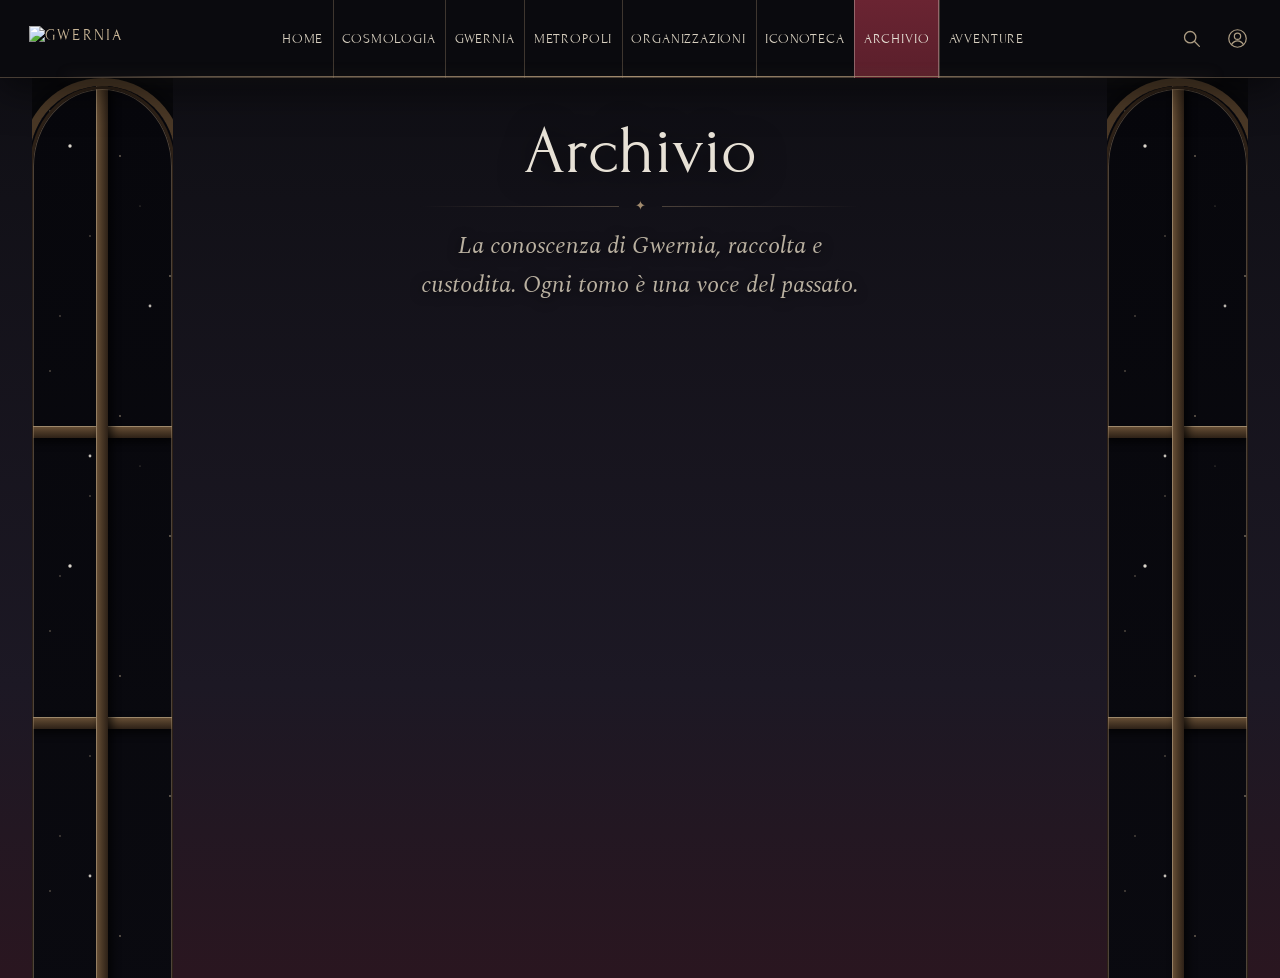
==== commit 0952b970: "Add files via upload" ====
--- a/archivio.html
+++ b/archivio.html
@@ -7,7 +7,7 @@
 <title>Archivio — Le Cronache di Gwernia</title>
 <link rel="preconnect" href="https://fonts.googleapis.com">
 <link rel="preconnect" href="https://fonts.gstatic.com" crossorigin>
-<link href="https://fonts.googleapis.com/css2?family=Cinzel:wght@400;600;700&amp;family=Texturina:wght@500;700;800&amp;family=Crimson+Pro:ital,wght@0,400;0,500;0,700;1,400&amp;family=Barlow+Condensed:wght@500;600;700&amp;family=Cormorant+Garamond:ital,wght@0,400;0,500;0,600;0,700;1,400&amp;family=Lora:ital,wght@0,400;0,500;0,600;0,700;1,400;1,500&amp;display=swap" rel="stylesheet">
+<link href="https://fonts.googleapis.com/css2?family=Cinzel:wght@400;600;700&amp;family=Forum&amp;family=Spectral:ital,wght@0,400;0,500;0,600;1,400;1,500&amp;family=Cormorant+Garamond:ital,wght@0,400;0,500;0,600;0,700;1,400&amp;family=Lora:ital,wght@0,400;0,500;0,600;0,700;1,400;1,500&amp;display=swap" rel="stylesheet">
 <style>
 :root{
   --gold:#a28b6e;--gold-light:#c9b697;--gold-dim:#7d6a52;
@@ -1619,7 +1619,7 @@
 <body>
 <svg style="display:none"><defs><symbol id="gwi-corner" viewBox="0 0 58 58"><g fill="none" stroke="#a28b6e" stroke-width="1.2" stroke-linecap="round"><path d="M4 56V14Q4 4 14 4h42"/><path d="M10 40V18q0-8 8-8h22" stroke-opacity=".55"/><path d="M4 22c7 0 11-4 11-11M22 4c0 7-4 11-11 11" stroke-opacity=".8"/><circle cx="15.5" cy="15.5" r="2.2" fill="#a28b6e"/></g><path d="M4 4l3.5 3.5L4 11 .5 7.5z" fill="#c9b697"/></symbol></defs></svg>
 <nav id="navbar" class="">
-  <svg class="nav-orn end l" viewBox="0 0 120 20" aria-hidden="true"><path d="M2 10 C 18 10, 22 2, 30 4 C 37 6, 34 15, 27 13 C 22 11, 26 7, 30 8" fill="none" stroke="currentColor" stroke-width="1" opacity=".85"/><path d="M30 10 H118" stroke="currentColor" stroke-width=".8" opacity=".35"/><path d="M8 5 L9.25 8.75 L13 10 L9.25 11.25 L8 15 L6.75 11.25 L3 10 L6.75 8.75 Z" fill="currentColor"/></svg><svg class="nav-orn end r" viewBox="0 0 120 20" aria-hidden="true"><path d="M2 10 C 18 10, 22 2, 30 4 C 37 6, 34 15, 27 13 C 22 11, 26 7, 30 8" fill="none" stroke="currentColor" stroke-width="1" opacity=".85"/><path d="M30 10 H118" stroke="currentColor" stroke-width=".8" opacity=".35"/><path d="M8 5 L9.25 8.75 L13 10 L9.25 11.25 L8 15 L6.75 11.25 L3 10 L6.75 8.75 Z" fill="currentColor"/></svg><a class="nav-logo" onclick="showPage(&#39;home&#39;)" title="Home"><svg viewBox="0 0 48 48" aria-hidden="true"><defs><linearGradient id="gwLogoG" x1="0" y1="0" x2="0" y2="1"><stop offset="0" stop-color="#f8e6b0"/><stop offset=".6" stop-color="#d4ad58"/><stop offset="1" stop-color="#7d6a52"/></linearGradient></defs><g fill="url(#gwLogoG)" stroke="none"><path d="M24 1 L26.6 21.4 L47 24 L26.6 26.6 L24 47 L21.4 26.6 L1 24 L21.4 21.4 Z"/><path d="M24 24 L33 15 L25.2 24 L33 33 L24 24 L15 33 L22.8 24 L15 15 Z" opacity=".75"/></g><circle cx="24" cy="24" r="9.5" fill="none" stroke="#d4ad58" stroke-width=".7" opacity=".8"/><circle cx="24" cy="24" r="2.2" fill="#fff4d0"/></svg><span>Gwernia</span></a>
+  <svg class="nav-orn end l" viewBox="0 0 120 20" aria-hidden="true"><path d="M2 10 C 18 10, 22 2, 30 4 C 37 6, 34 15, 27 13 C 22 11, 26 7, 30 8" fill="none" stroke="currentColor" stroke-width="1" opacity=".85"/><path d="M30 10 H118" stroke="currentColor" stroke-width=".8" opacity=".35"/><path d="M8 5 L9.25 8.75 L13 10 L9.25 11.25 L8 15 L6.75 11.25 L3 10 L6.75 8.75 Z" fill="currentColor"/></svg><svg class="nav-orn end r" viewBox="0 0 120 20" aria-hidden="true"><path d="M2 10 C 18 10, 22 2, 30 4 C 37 6, 34 15, 27 13 C 22 11, 26 7, 30 8" fill="none" stroke="currentColor" stroke-width="1" opacity=".85"/><path d="M30 10 H118" stroke="currentColor" stroke-width=".8" opacity=".35"/><path d="M8 5 L9.25 8.75 L13 10 L9.25 11.25 L8 15 L6.75 11.25 L3 10 L6.75 8.75 Z" fill="currentColor"/></svg><a class="nav-logo" onclick="showPage(&#39;home&#39;)" title="Home"><img class="lg-c" src="images/gwernia-bussola.png" alt=""><img class="lg-w" src="images/gwernia-scritta.png" alt="Gwernia"></a>
   <button class="nav-hamburger" id="nav-hamburger" aria-label="Menu"><span></span><span></span><span></span></button>
   <div class="nav-right" id="nav-right"><ul class="nav-menu">
     <li class="nav-item"><a class="nav-link" onclick="showPage(&#39;home&#39;,this)">Home</a></li>
@@ -1774,7 +1774,7 @@
       </div>
       <div class="dd-col">
         <div class="dd-group">
-          <span class="dd-title">Organizzazioni Negative</span>
+          <span class="dd-title dd-neg">Organizzazioni Negative</span>
           <div class="dd-sub">
           <a class="dd-link" onclick="showPage(&#39;org-karak&#39;)">Legione di Karak-Dûm</a>
           <a class="dd-link" onclick="showPage(&#39;org-rosa&#39;)">Ordine della Rosa</a>
@@ -2477,5 +2477,11 @@
   }, {passive:true});
 })();
 </script>
+<script>
+/* cielo stellato delle finestre: le stelle scorrono più piano della pagina (parallasse) */
+(function(){var sk=[].slice.call(document.querySelectorAll('.win-sky')),k=[.6,.85,0],busy=0;
+function up(){busy=0;var y=window.pageYOffset||0,v='0 '+(y*k[0])+'px,0 '+(y*k[1])+'px,0 0';sk.forEach(function(e){e.style.setProperty('background-position',v,'important')})}
+window.addEventListener('scroll',function(){if(!busy){busy=1;requestAnimationFrame(up)}},{passive:true});up()})();
+</script>
 </body>
 </html>
--- a/tema-notte-peonia.css
+++ b/tema-notte-peonia.css
@@ -5,7 +5,7 @@
 
    Palette: nero #0B0B0F, crepuscolo #2A2438, borgogna #5A1F2B,
             bronzo #A28B6E, pergamena #E7E1D6.
-   Font: Texturina (titoli incisi), Crimson Pro (testi), Barlow Condensed (etichette).
+   Font: Forum (titoli, etichette, pulsanti), Spectral (testi).
 
    Linguaggio delle forme (uno solo, per tutto il sito)
    · targa        pulsanti e voci: rettangolo, un filetto di bronzo, attiva in borgogna
@@ -21,9 +21,9 @@
   --cream:#e7e1d6; --cream-dim:#b9b0a0;
   --border:rgba(162,139,110,.4); --glow:rgba(162,139,110,.4);
   --cre:#2a2438; --bur:#5a1f2b; --bur-hi:#6a2432; --rose:#b8707c;
-  --titolo:'Texturina','Palatino Linotype',Georgia,serif;
-  --testo:'Crimson Pro',Georgia,'Times New Roman',serif;
-  --label:'Barlow Condensed','Arial Narrow',system-ui,sans-serif;
+  --titolo:'Forum','Palatino Linotype',Georgia,serif;
+  --testo:'Spectral',Georgia,'Times New Roman',serif;
+  --label:'Forum','Palatino Linotype',Georgia,serif;
   --vetro:rgba(11,11,15,.78);
   --rail:244px;
 }
@@ -362,3 +362,106 @@
     box-shadow:inset 1px 0 0 rgba(162,139,110,.35),inset -1px 0 0 rgba(162,139,110,.35)}
   #wall-left,#wall-right{background:#0e0b0f !important}
 }
+
+/* ═══════════════════════════════════════════════════════════════
+   v5  Forum e Spectral, menu B, logo, finestre di legno, sfondo T6,
+       cornici ebano e passepartout (Iconoteca), libreria a ripiani (Archivio)
+   ═══════════════════════════════════════════════════════════════ */
+html{font-synthesis:none}
+:root{--t6:linear-gradient(180deg,#0e0e13 0%,#1c1824 70%,#2a1620 100%);
+  --legno:linear-gradient(180deg,#6b5238 0%,#4a3826 50%,#2d2117 100%);
+  --legno-v:linear-gradient(90deg,#6b5238 0%,#4a3826 50%,#2d2117 100%)}
+
+/* ── Menu B: voci a tutta altezza, separatori verticali, targa borgogna senza vuoti sopra e sotto ── */
+.nav-link{font-family:var(--label);font-weight:400;color:#d8d0c0;border-radius:0;text-shadow:none}
+.nav-link:hover,.nav-link.active,.nav-item.dd-open .nav-link{color:var(--cream);text-shadow:none;background:linear-gradient(180deg,#6a2432,#5a1f2b)}
+@media (min-width:1025px){
+  nav{height:78px}
+  .nav-item{height:78px}
+  .nav-item + .nav-item::before{left:0 !important;top:0 !important;bottom:0 !important;width:1px !important;height:auto !important;margin:0 !important;border-radius:0 !important;background:rgba(162,139,110,.35) !important;opacity:1 !important}
+  .nav-link{font-size:.98rem;letter-spacing:.12em;height:100%;padding:0 1.15rem;background:none;transition:color .2s,background .2s}
+  .nav-link:hover,.nav-link.active,.nav-item.dd-open .nav-link{background:linear-gradient(180deg,#6a2432,#5a1f2b)}
+  .nav-link::after{display:none !important}
+  .nav-link.active{box-shadow:inset 1px 0 0 rgba(231,225,214,.35),inset -1px 0 0 rgba(231,225,214,.35)}
+  .dropdown::before,.dropdown::after,.dd-inner::before,.dd-inner::after,.dd-title::before{display:none !important}
+}
+@media (min-width:1025px) and (max-width:1680px){.nav-link{padding:0 .8rem;letter-spacing:.09em;font-size:.92rem}}
+@media (min-width:1025px) and (max-width:1300px){.nav-link{padding:0 .6rem;letter-spacing:.06em;font-size:.86rem}}
+@media (max-width:1024px){.nav-link{letter-spacing:.14em}}
+.dd-title{font-family:var(--label);font-weight:400;font-size:.9rem;letter-spacing:.24em;padding-bottom:.4rem;border-bottom:1px solid rgba(162,139,110,.4)}
+.dd-title.dd-neg{color:var(--rose);border-bottom-color:rgba(184,112,124,.45)}
+.dd-link{font-family:var(--testo);font-weight:400;font-size:1.12rem;border-radius:0}
+.dd-link:hover{color:var(--cream);background:linear-gradient(180deg,#6a2432,#5a1f2b);box-shadow:inset 0 0 0 1px rgba(231,225,214,.45)}
+
+/* ── Logo: bussola e scritta ── */
+.nav-logo{gap:.7rem;padding-right:1.1rem;background:none;-webkit-text-fill-color:initial}
+.nav-logo img{display:block;width:auto;max-width:none}
+.nav-logo .lg-c{height:42px}
+.nav-logo .lg-w{height:25px}
+.nav-logo:hover .lg-c{filter:drop-shadow(0 0 10px rgba(201,182,151,.55))}
+@media (max-width:1024px){.nav-logo .lg-c{height:34px}.nav-logo .lg-w{height:20px}}
+@media (min-width:1025px) and (max-width:1240px){.nav-logo .lg-w{display:none}}
+
+/* ── Testi descrittivi più grandi ── */
+.gw .gw-intro .gw-desc,.gw .gw-intro .gw-desc p{font-size:clamp(1.3rem,1.72vw,1.55rem);line-height:1.55}
+.gw .gw-sheet p,.gw-pol .gw-sheet p,.gw .gw-pol .gw-sheet p{font-size:clamp(1.15rem,1.5vw,1.375rem) !important;line-height:1.55 !important}
+.gw p,.gw li,.gw-lore,.gw-lore p{font-size:clamp(1.15rem,1.4vw,1.3rem);line-height:1.58}
+.gw-motto{font-size:clamp(1.3rem,1.7vw,1.55rem)}
+.detail-desc,.detail-desc p,.detail-desc li{font-size:clamp(1.25rem,1.5vw,1.4rem)}
+.icon-text{font-size:1.42rem}
+.zodiac-intro,.zodiac-text,.zodiac-text p,.mystery-text,.mystery-subtitle,.mystery-desc,.footer-text,.page-header p,.cat-index p{font-size:1.34rem;line-height:1.6}
+.archive-intro{font-size:1.5rem}
+.marquee-sub{font-size:clamp(1.25rem,1.5vw,1.45rem) !important}
+.field input,.field textarea,.field select{font-size:1.2rem}
+
+/* ── Sfondo T6 (nero in alto, viola a terra), senza texture ── */
+.hall{background:var(--t6) !important}
+.hall::before,.hall::after{display:none !important}
+#wall-left,#wall-center,#wall-right{background:var(--t6) !important;box-shadow:none !important}
+
+/* ── Archivio: finestre di legno come i ripiani, cielo scuro stellato in parallasse ── */
+.win-inner{border-color:#4a3826 !important;
+  box-shadow:inset 0 0 0 1px #c9b697,inset 0 0 0 3px #2d2117,inset 0 0 50px rgba(0,0,0,.7),0 0 36px rgba(0,0,0,.8) !important}
+.win-frame{border:3px solid #2d2117 !important;border-bottom:none !important;box-shadow:inset 0 0 0 1px rgba(162,139,110,.45) !important}
+.win-bar-h1,.win-bar-h2{background:var(--legno) !important;box-shadow:inset 0 1px 0 rgba(201,182,151,.55),0 4px 8px rgba(0,0,0,.7) !important}
+.win-bar-v{background:var(--legno-v) !important;box-shadow:inset 1px 0 0 rgba(201,182,151,.45),4px 0 8px rgba(0,0,0,.7) !important}
+.win-sky{opacity:1 !important;background-color:#08080d !important;
+  background-image:
+    url("data:image/svg+xml,%3Csvg xmlns='http://www.w3.org/2000/svg' width='420' height='420'%3E%3Cg fill='%23e7e1d6'%3E%3Ccircle cx='40' cy='60' r='1.7' opacity='.95'/%3E%3Ccircle cx='210' cy='30' r='1.4' opacity='.85'/%3E%3Ccircle cx='330' cy='140' r='1.8' opacity='.95'/%3E%3Ccircle cx='120' cy='220' r='1.4' opacity='.8'/%3E%3Ccircle cx='290' cy='300' r='1.7' opacity='.9'/%3E%3Ccircle cx='60' cy='370' r='1.4' opacity='.85'/%3E%3Ccircle cx='380' cy='400' r='1.2' opacity='.8'/%3E%3C/g%3E%3C/svg%3E"),
+    url("data:image/svg+xml,%3Csvg xmlns='http://www.w3.org/2000/svg' width='260' height='260'%3E%3Cg fill='%23c9b697'%3E%3Ccircle cx='20' cy='25' r='.8' opacity='.6'/%3E%3Ccircle cx='90' cy='70' r='.9' opacity='.55'/%3E%3Ccircle cx='160' cy='20' r='.7' opacity='.6'/%3E%3Ccircle cx='230' cy='110' r='.9' opacity='.5'/%3E%3Ccircle cx='60' cy='150' r='.8' opacity='.55'/%3E%3Ccircle cx='140' cy='190' r='.9' opacity='.6'/%3E%3Ccircle cx='210' cy='235' r='.7' opacity='.5'/%3E%3Ccircle cx='30' cy='230' r='.8' opacity='.55'/%3E%3Ccircle cx='110' cy='120' r='.6' opacity='.5'/%3E%3C/g%3E%3C/svg%3E"),
+    linear-gradient(180deg,#07070c 0%,#0a0a10 100%) !important;
+  background-repeat:repeat,repeat,no-repeat !important;background-size:420px 420px,260px 260px,100% 100% !important}
+
+/* ── Archivio: libreria a ripiani di legno con filo di bronzo, libri appoggiati ── */
+body:has(#wall-center) .shelf-row{background:none !important;border:0 !important;box-shadow:none !important;padding:clamp(18px,2.4vw,34px) clamp(14px,1.8vw,22px) clamp(26px,3vw,40px);margin:0}
+body:has(#wall-center) .shelf-row::before{display:none !important}
+body:has(#wall-center) .shelf-row::after,body:has(#wall-center) .shelf-row:last-child::after{content:"" !important;display:block !important;position:absolute;left:0 !important;right:0 !important;bottom:0 !important;top:auto !important;height:14px !important;
+  background:var(--legno) !important;border-top:1px solid #c9b697;box-shadow:0 10px 14px rgba(0,0,0,.6) !important;pointer-events:none;z-index:2}
+body:has(#wall-center) .niche{background:none !important;box-shadow:none !important;border:0 !important;border-radius:0 !important;padding:0 !important;filter:none}
+body:has(#wall-center) .niche::before{display:none !important}
+body:has(#wall-center) .niche::after{display:none !important}
+body:has(#wall-center) .cover-book::before{display:none}
+body:has(#wall-center) .cover-book{box-shadow:0 6px 10px rgba(0,0,0,.65)}
+body:has(#wall-center) .niche:hover .cover-book{box-shadow:0 10px 18px rgba(0,0,0,.7),0 0 26px rgba(201,182,151,.18)}
+
+/* ── Iconoteca: cornice in ebano con filetto di bronzo e passepartout avorio ── */
+.niche:has(> .spot){--e:clamp(9px,1vw,14px);--m:clamp(12px,1.4vw,20px);
+  background:none !important;box-shadow:none !important;filter:none;
+  padding:calc(var(--e) + 3px + var(--m)) calc(var(--e) + 3px + var(--m)) 0}
+.niche:has(> .spot)::before{display:none !important}
+.niche:has(> .spot) .cover-book::before{display:none}
+.niche:has(> .spot) .cover-book,.niche:has(> .spot):hover .cover-book{
+  box-shadow:0 0 0 1px #8f836d,0 0 0 var(--m) #d9d1c1,0 0 0 calc(var(--m) + 3px) #a28b6e,0 0 0 calc(var(--m) + 3px + var(--e)) #0e0b0c,0 0 0 calc(var(--m) + 4px + var(--e)) #3a2f26,0 18px 30px calc(var(--m) + 3px + var(--e)) rgba(0,0,0,.45) !important}
+.niche:has(> .spot):hover .cover-book{box-shadow:0 0 0 1px #8f836d,0 0 0 var(--m) #d9d1c1,0 0 0 calc(var(--m) + 3px) #a28b6e,0 0 0 calc(var(--m) + 3px + var(--e)) #0e0b0c,0 0 0 calc(var(--m) + 4px + var(--e)) #3a2f26,0 0 40px calc(var(--m) + 8px + var(--e)) rgba(231,225,214,.14) !important}
+.niche:has(> .spot) .niche-label{margin-top:calc(var(--e) + 3px + var(--m) + 12px);width:auto;min-width:70%;max-width:100%;align-self:center}
+.niche:has(> .spot){align-items:stretch}
+.niche:has(> .spot) .niche-label{display:block;margin-left:auto;margin-right:auto}
+
+/* ritocchi v5 */
+.win-inner{border-radius:50% 50% 0 0 / calc(5.5vw + 10px) calc(5.5vw + 10px) 0 0 !important}
+.win-frame{border-radius:50% 50% 0 0 / calc(5.5vw + 10px) calc(5.5vw + 10px) 0 0 !important}
+.archive-title{filter:none !important}
+.archive-intro{text-wrap:balance}
+body:has(#wall-center) .shelf-row{padding-bottom:16px}
+body:has(#wall-center) .shelf-row{margin-bottom:clamp(30px,4vw,56px)}
+@media (max-width:1024px){.dropdown{border-top:0 !important}}
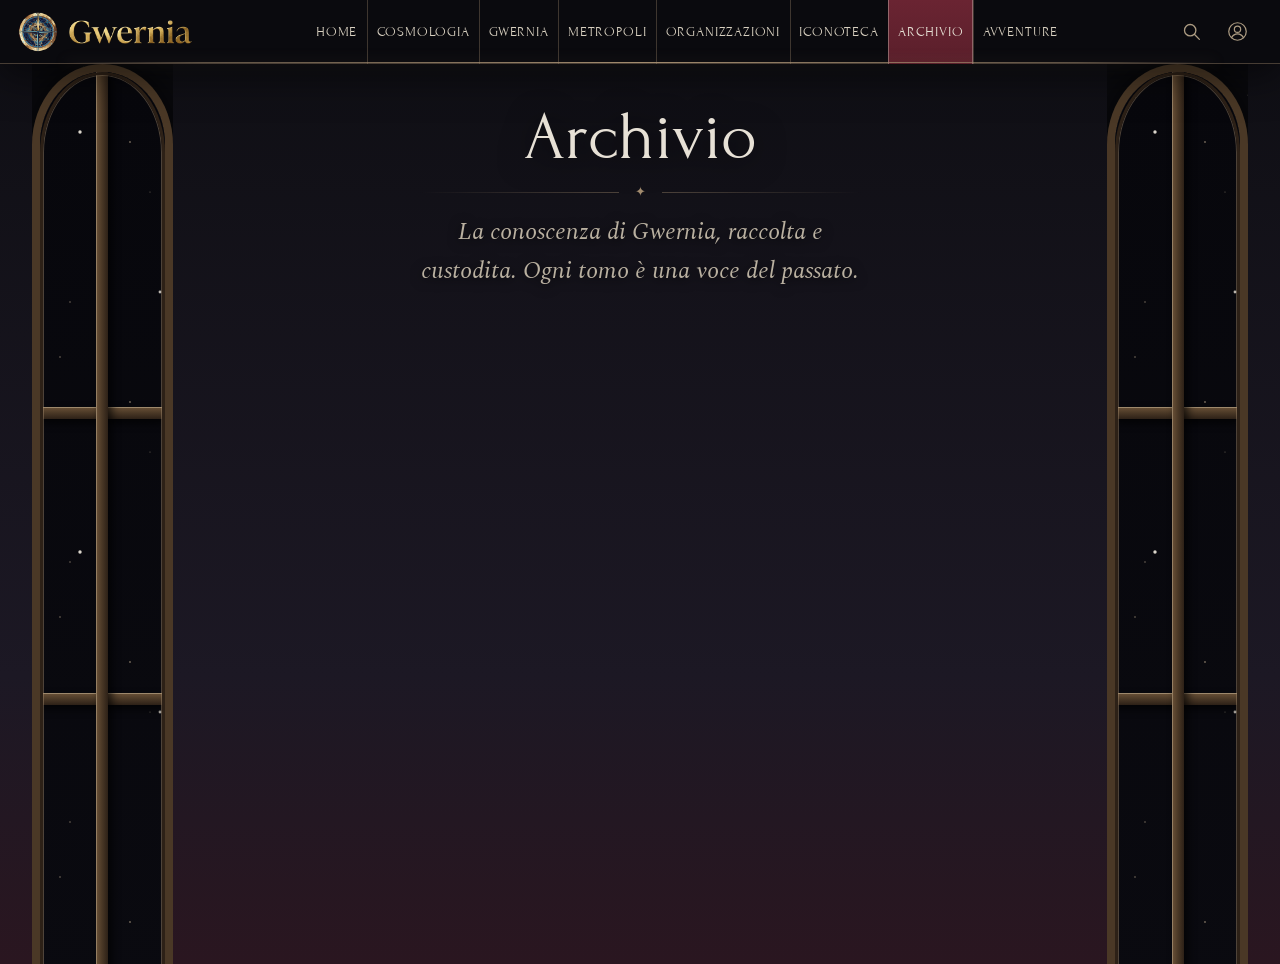
==== commit 468f67cb: "Add files via upload" ====
--- a/archivio.html
+++ b/archivio.html
@@ -884,7 +884,7 @@
 
 /* --- menu in alto --- */
 nav {
-  height: 78px;
+  height: 64px;
   padding: 0 2.2rem 0 1.6rem;
   background:
     radial-gradient(ellipse 40% 120% at 50% 0%, rgba(162, 139, 110, 0.07), transparent 70%),
@@ -967,7 +967,7 @@
 }
 
 .nav-item {
-  height: 78px;
+  height: 64px;
 }
 
 .nav-item + .nav-item::before {
@@ -1019,7 +1019,7 @@
 }
 
 .dropdown {
-  top: 78px;
+  top: 64px;
 }
 
 #search-btn,
@@ -1084,12 +1084,12 @@
 /* ═══ MENU A TENDINA ═══ */
 .dropdown {
   position: fixed;
-  top: var(--dd-top, 78px);
+  top: var(--dd-top, 64px);
   left: var(--dd-left, 16px);
   visibility: hidden;
   min-width: 0;
   max-width: calc(100vw - 2rem);
-  max-height: calc(100vh - var(--dd-top, 78px) - 1.5rem);
+  max-height: calc(100vh - var(--dd-top, 64px) - 1.5rem);
   overflow: visible;
   padding: 0;
   border: 0;
@@ -1567,7 +1567,7 @@
 /* finestre: bronzo scuro con filo d'oro, vetro di notte blu.
    L'arco parte sotto il menu, così la curva si vede tutta. */
 .win-inner {
-  top: 78px;
+  top: 64px;
   border-color: #241a12;
   box-shadow:
     inset 0 0 0 3px #0d0a06,
@@ -1619,7 +1619,7 @@
 <body>
 <svg style="display:none"><defs><symbol id="gwi-corner" viewBox="0 0 58 58"><g fill="none" stroke="#a28b6e" stroke-width="1.2" stroke-linecap="round"><path d="M4 56V14Q4 4 14 4h42"/><path d="M10 40V18q0-8 8-8h22" stroke-opacity=".55"/><path d="M4 22c7 0 11-4 11-11M22 4c0 7-4 11-11 11" stroke-opacity=".8"/><circle cx="15.5" cy="15.5" r="2.2" fill="#a28b6e"/></g><path d="M4 4l3.5 3.5L4 11 .5 7.5z" fill="#c9b697"/></symbol></defs></svg>
 <nav id="navbar" class="">
-  <svg class="nav-orn end l" viewBox="0 0 120 20" aria-hidden="true"><path d="M2 10 C 18 10, 22 2, 30 4 C 37 6, 34 15, 27 13 C 22 11, 26 7, 30 8" fill="none" stroke="currentColor" stroke-width="1" opacity=".85"/><path d="M30 10 H118" stroke="currentColor" stroke-width=".8" opacity=".35"/><path d="M8 5 L9.25 8.75 L13 10 L9.25 11.25 L8 15 L6.75 11.25 L3 10 L6.75 8.75 Z" fill="currentColor"/></svg><svg class="nav-orn end r" viewBox="0 0 120 20" aria-hidden="true"><path d="M2 10 C 18 10, 22 2, 30 4 C 37 6, 34 15, 27 13 C 22 11, 26 7, 30 8" fill="none" stroke="currentColor" stroke-width="1" opacity=".85"/><path d="M30 10 H118" stroke="currentColor" stroke-width=".8" opacity=".35"/><path d="M8 5 L9.25 8.75 L13 10 L9.25 11.25 L8 15 L6.75 11.25 L3 10 L6.75 8.75 Z" fill="currentColor"/></svg><a class="nav-logo" onclick="showPage(&#39;home&#39;)" title="Home"><img class="lg-c" src="images/gwernia-bussola.png" alt=""><img class="lg-w" src="images/gwernia-scritta.png" alt="Gwernia"></a>
+  <svg class="nav-orn end l" viewBox="0 0 120 20" aria-hidden="true"><path d="M2 10 C 18 10, 22 2, 30 4 C 37 6, 34 15, 27 13 C 22 11, 26 7, 30 8" fill="none" stroke="currentColor" stroke-width="1" opacity=".85"/><path d="M30 10 H118" stroke="currentColor" stroke-width=".8" opacity=".35"/><path d="M8 5 L9.25 8.75 L13 10 L9.25 11.25 L8 15 L6.75 11.25 L3 10 L6.75 8.75 Z" fill="currentColor"/></svg><svg class="nav-orn end r" viewBox="0 0 120 20" aria-hidden="true"><path d="M2 10 C 18 10, 22 2, 30 4 C 37 6, 34 15, 27 13 C 22 11, 26 7, 30 8" fill="none" stroke="currentColor" stroke-width="1" opacity=".85"/><path d="M30 10 H118" stroke="currentColor" stroke-width=".8" opacity=".35"/><path d="M8 5 L9.25 8.75 L13 10 L9.25 11.25 L8 15 L6.75 11.25 L3 10 L6.75 8.75 Z" fill="currentColor"/></svg><a class="nav-logo" onclick="showPage(&#39;home&#39;)" title="Home"><span class="lg-c" aria-hidden="true"></span><span class="lg-w" role="img" aria-label="Gwernia"></span></a>
   <button class="nav-hamburger" id="nav-hamburger" aria-label="Menu"><span></span><span></span><span></span></button>
   <div class="nav-right" id="nav-right"><ul class="nav-menu">
     <li class="nav-item"><a class="nav-link" onclick="showPage(&#39;home&#39;,this)">Home</a></li>
@@ -1774,7 +1774,7 @@
       </div>
       <div class="dd-col">
         <div class="dd-group">
-          <span class="dd-title dd-neg">Organizzazioni Negative</span>
+          <span class="dd-title">Organizzazioni Negative</span>
           <div class="dd-sub">
           <a class="dd-link" onclick="showPage(&#39;org-karak&#39;)">Legione di Karak-Dûm</a>
           <a class="dd-link" onclick="showPage(&#39;org-rosa&#39;)">Ordine della Rosa</a>
--- a/tema-notte-peonia.css
+++ b/tema-notte-peonia.css
@@ -145,7 +145,7 @@
 
 /* ═══ Computer: colonna sottile a sinistra, testo e finestre a destra ═══ */
 @media (min-width:821px) and (min-height:501px){
-  .gw-bar{top:78px;left:0;right:auto;bottom:0;width:var(--rail);height:auto;padding:0 0 0 clamp(1rem,1.8vw,1.8rem);justify-content:flex-start;align-items:center}
+  .gw-bar{top:64px;left:0;right:auto;bottom:0;width:var(--rail);height:auto;padding:0 0 0 clamp(1rem,1.8vw,1.8rem);justify-content:flex-start;align-items:center}
   .gw-bar-in{display:flex;flex-direction:column;width:100%;height:auto;margin:0;gap:10px}
   .gw-tab{width:100%;height:54px;justify-content:flex-start;gap:.8rem;padding:0 1rem;text-align:left;line-height:1.05}
   .gw .gw-bar-in .gw-tab,.gw .gw-bar-in[style*="--n"] .gw-tab{flex-direction:row;font-size:.96rem;letter-spacing:.14em;padding:0 .9rem;white-space:normal}
@@ -376,8 +376,8 @@
 .nav-link{font-family:var(--label);font-weight:400;color:#d8d0c0;border-radius:0;text-shadow:none}
 .nav-link:hover,.nav-link.active,.nav-item.dd-open .nav-link{color:var(--cream);text-shadow:none;background:linear-gradient(180deg,#6a2432,#5a1f2b)}
 @media (min-width:1025px){
-  nav{height:78px}
-  .nav-item{height:78px}
+  nav{height:64px}
+  .nav-item{height:64px}
   .nav-item + .nav-item::before{left:0 !important;top:0 !important;bottom:0 !important;width:1px !important;height:auto !important;margin:0 !important;border-radius:0 !important;background:rgba(162,139,110,.35) !important;opacity:1 !important}
   .nav-link{font-size:.98rem;letter-spacing:.12em;height:100%;padding:0 1.15rem;background:none;transition:color .2s,background .2s}
   .nav-link:hover,.nav-link.active,.nav-item.dd-open .nav-link{background:linear-gradient(180deg,#6a2432,#5a1f2b)}
@@ -388,18 +388,17 @@
 @media (min-width:1025px) and (max-width:1680px){.nav-link{padding:0 .8rem;letter-spacing:.09em;font-size:.92rem}}
 @media (min-width:1025px) and (max-width:1300px){.nav-link{padding:0 .6rem;letter-spacing:.06em;font-size:.86rem}}
 @media (max-width:1024px){.nav-link{letter-spacing:.14em}}
-.dd-title{font-family:var(--label);font-weight:400;font-size:.9rem;letter-spacing:.24em;padding-bottom:.4rem;border-bottom:1px solid rgba(162,139,110,.4)}
-.dd-title.dd-neg{color:var(--rose);border-bottom-color:rgba(184,112,124,.45)}
-.dd-link{font-family:var(--testo);font-weight:400;font-size:1.12rem;border-radius:0}
+nav .dropdown .dd-title,.dd-title{font-family:var(--label) !important;font-weight:400 !important;font-size:.9rem;letter-spacing:.24em;padding-bottom:.4rem;border-bottom:1px solid rgba(162,139,110,.4)}
+nav .dropdown .dd-link,.dd-link{font-family:var(--testo) !important;font-weight:400 !important;font-size:1.1rem !important;letter-spacing:0 !important;border-radius:0}
 .dd-link:hover{color:var(--cream);background:linear-gradient(180deg,#6a2432,#5a1f2b);box-shadow:inset 0 0 0 1px rgba(231,225,214,.45)}
 
-/* ── Logo: bussola e scritta ── */
+/* ── Logo: bussola e scritta (immagini incorporate, nessun file esterno) ── */
 .nav-logo{gap:.7rem;padding-right:1.1rem;background:none;-webkit-text-fill-color:initial}
-.nav-logo img{display:block;width:auto;max-width:none}
-.nav-logo .lg-c{height:42px}
-.nav-logo .lg-w{height:25px}
+.nav-logo .lg-c,.nav-logo .lg-w{display:block;flex:none;background-repeat:no-repeat;background-position:center;background-size:contain}
+.nav-logo .lg-c{width:40px;height:40px;background-image:url([data-uri])}
+.nav-logo .lg-w{width:123px;height:24px;background-image:url([data-uri])}
 .nav-logo:hover .lg-c{filter:drop-shadow(0 0 10px rgba(201,182,151,.55))}
-@media (max-width:1024px){.nav-logo .lg-c{height:34px}.nav-logo .lg-w{height:20px}}
+@media (max-width:1024px){.nav-logo .lg-c{width:34px;height:34px}.nav-logo .lg-w{width:102px;height:20px}}
 @media (min-width:1025px) and (max-width:1240px){.nav-logo .lg-w{display:none}}
 
 /* ── Testi descrittivi più grandi ── */
@@ -465,3 +464,8 @@
 body:has(#wall-center) .shelf-row{padding-bottom:16px}
 body:has(#wall-center) .shelf-row{margin-bottom:clamp(30px,4vw,56px)}
 @media (max-width:1024px){.dropdown{border-top:0 !important}}
+
+/* ritocchi v5b */
+.win-inner{left:0 !important;right:0 !important}
+body:has(#wall-center) .cover-book::after{display:none !important}
+body:has(#wall-center) .cover-book:not(.locked){mix-blend-mode:lighten}
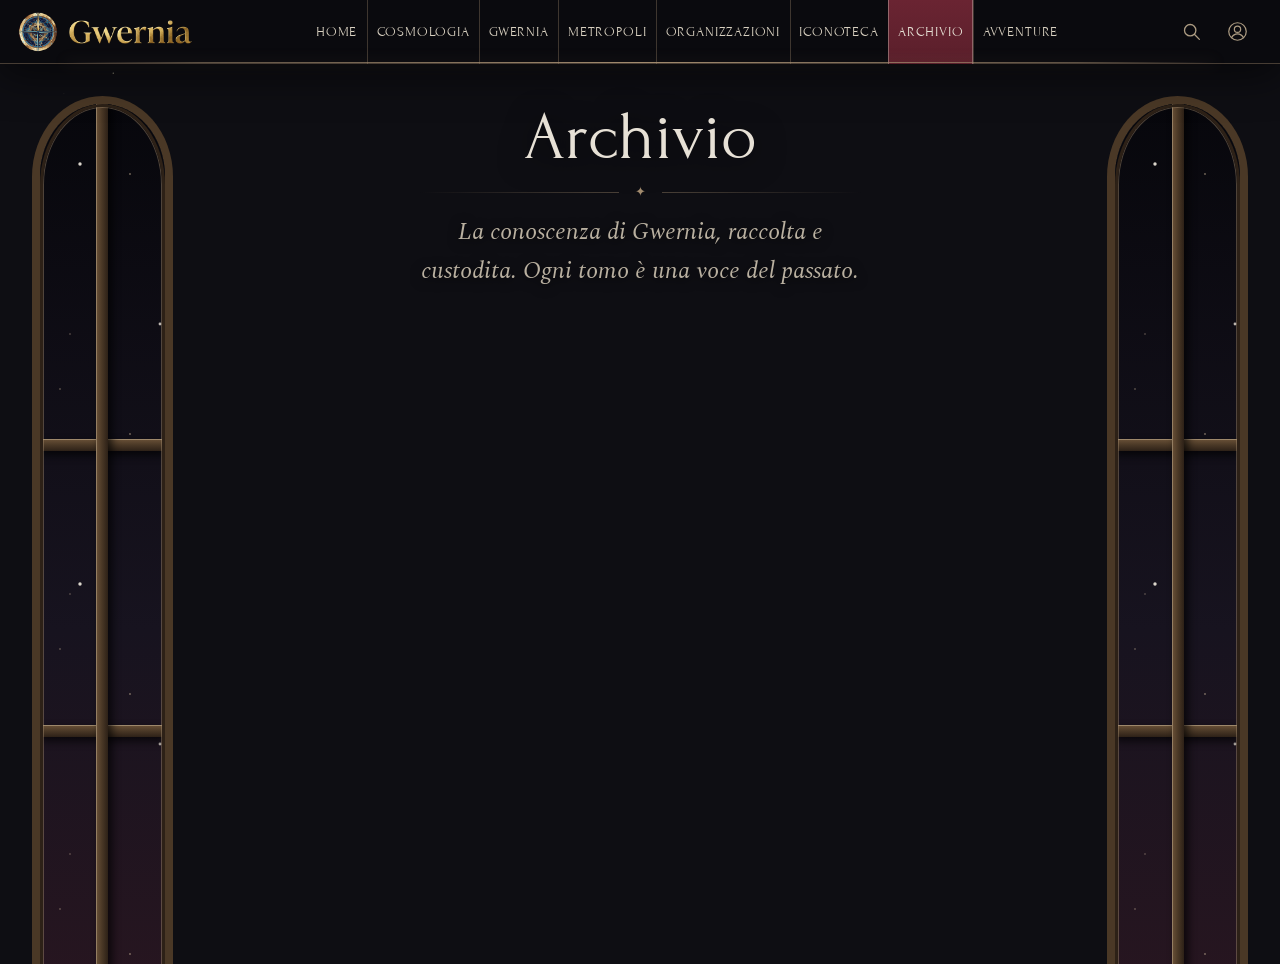
==== commit d6bfbe99: "Add files via upload" ====
--- a/archivio.html
+++ b/archivio.html
@@ -1842,10 +1842,7 @@
     <textarea id="be-paragraphs" placeholder="Primo paragrafo...&#10;&#10;Secondo paragrafo..."></textarea>
     <div class="adm-field-hint">Puoi usare &lt;b&gt; ed &lt;em&gt; per il grassetto/corsivo. Lascia una riga vuota tra un paragrafo e l'altro.</div>
   </div>
-  <div class="adm-toggle-row">
-    <label class="adm-switch"><input type="checkbox" id="be-locked"><span class="adm-switch-track"></span></label>
-    <label for="be-locked">Bloccato (non scoperto)</label>
-  </div>
+  <div class="adm-field"><label>Visibile ai tavoli</label><div id="be-tables"></div><div class="adm-field-hint">Senza spunte la voce resta nascosta a tutti i giocatori.</div></div>
   <div class="adm-modal-actions">
     <button class="adm-btn adm-btn-danger" id="be-delete-btn" onclick="deleteBookFromModal()" style="display:none">🗑 &nbsp; Elimina</button>
     <button class="adm-btn" onclick="saveBookFromModal()">✦ &nbsp; Salva</button>
@@ -1886,54 +1883,8 @@
   </div>
 </div>
 
-<script type="module">
-  import { initializeApp } from "https://www.gstatic.com/firebasejs/10.12.2/firebase-app.js";
-  import { getAuth, signInWithEmailAndPassword, signOut, onAuthStateChanged, setPersistence, browserLocalPersistence } from "https://www.gstatic.com/firebasejs/10.12.2/firebase-auth.js";
-  import { getFirestore, collection, doc, setDoc, onSnapshot, query, where } from "https://www.gstatic.com/firebasejs/10.12.2/firebase-firestore.js";
-
-  const firebaseConfig = {
-    apiKey: "AIzaSyCCfucSV5KmGd4M9Bg7mD4UPhbBK4ce0-k",
-    authDomain: "gwernia.firebaseapp.com",
-    projectId: "gwernia",
-    storageBucket: "gwernia.firebasestorage.app",
-    messagingSenderId: "442880358118",
-    appId: "1:442880358118:web:71b180258d8dc98d786d27",
-    measurementId: "G-4TEN29F7HG"
-  };
-
-  const fbApp = initializeApp(firebaseConfig);
-  const fbAuth = getAuth(fbApp);
-  const fbDb = getFirestore(fbApp);
-
-  window.fbIsAdmin = false;
-  setPersistence(fbAuth, browserLocalPersistence).catch(()=>{});
-
-  onAuthStateChanged(fbAuth, user => {
-    window.fbIsAdmin = !!user;
-    document.body.classList.toggle('is-admin', !!user);
-    window.dispatchEvent(new CustomEvent('admin-state-changed', { detail: { isAdmin: !!user, email: user ? user.email : null } }));
-  });
-
-  window.fbAdminLogin = (email, password) => signInWithEmailAndPassword(fbAuth, email, password);
-  window.fbAdminLogout = () => signOut(fbAuth);
-  window.fbSaveBook = (id, data) => setDoc(doc(fbDb, 'books', id), data, { merge: true });
-  window.fbSaveMeta = data => setDoc(doc(fbDb, 'meta', 'shelf'), data, { merge: true });
-  window.fbSubscribeMeta = cb => onSnapshot(doc(fbDb, 'meta', 'shelf'),
-    snap => cb(snap.exists() ? (snap.data() || {}) : {}),
-    err => console.error('Firestore meta error:', err));
-  // Ospite: legge SOLO i libri sbloccati (i bloccati non lasciano il server, per le regole di sicurezza).
-  // Admin autenticato: legge l'intera collezione. Ritorna la funzione di unsubscribe.
-  window.fbSubscribeBooks = (isAdmin, cb) => {
-    const ref = isAdmin
-      ? collection(fbDb, 'books')
-      : query(collection(fbDb, 'books'), where('locked', '==', false));
-    return onSnapshot(ref, snap => {
-      const out = {};
-      snap.forEach(d => { out[d.id] = d.data(); });
-      cb(out);
-    }, err => console.error('Firestore books error:', err));
-  };
-</script>
+<script>window.GW_PAGE='archivio';</script>
+<script type="module" src="gw-tavoli.js"></script>
 
 <script>
 /* ═══ ADMIN LOGIN UI ═══ */
@@ -2129,7 +2080,7 @@
   document.getElementById('be-title').value = b.title || '';
   document.getElementById('be-cover').value = b.cover || '';
   document.getElementById('be-paragraphs').value = (b.paragraphs||[]).join('\n\n');
-  document.getElementById('be-locked').checked = b.locked === true;
+  window.GW.renderTablePicker(document.getElementById('be-tables'), b.tables||[]);
   document.getElementById('book-edit-overlay').classList.add('open');
   document.getElementById('book-edit-modal').classList.add('open');
 }
@@ -2192,7 +2143,7 @@
   var cover = document.getElementById('be-cover').value.trim();
   var paragraphs = document.getElementById('be-paragraphs').value
     .split(/\n\s*\n/).map(function(p){return p.trim();}).filter(Boolean);
-  var locked = document.getElementById('be-locked').checked;
+  var tables = window.GW.readTablePicker(document.getElementById('be-tables'));
   if(!title || !cover || !paragraphs.length){ alert('Titolo, copertina e testo sono obbligatori.'); return; }
   var id = _editingBookId;
   var extra = {};
@@ -2200,15 +2151,16 @@
     id = 'b_' + Date.now();
     extra = { order: Date.now() };
   }
-  window.fbSaveBook(id, Object.assign({title, cover, paragraphs, locked}, extra))
+  window.fbSaveBook(id, Object.assign({title, cover, paragraphs, tables}, extra))
     .catch(function(e){ alert('Errore nel salvataggio: '+e.message); });
   closeBookEdit();
 }
 function toggleBookLocked(id){
   if(!window.fbIsAdmin) return;
   var b = BOOKS[id]; if(!b) return;
-  window.fbSaveBook(id, {locked: b.locked !== true})
-    .catch(function(e){ alert('Errore nel salvataggio: '+e.message); });
+  window.GW.pickTablesDialog(b.tables||[], function(t){
+    window.fbSaveBook(id, {tables:t}).catch(function(e){ alert('Errore nel salvataggio: '+e.message); });
+  });
 }
 function deleteBook(id){
   if(!window.fbIsAdmin || !confirm('Eliminare definitivamente questo libro?')) return;
--- a/tema-notte-peonia.css
+++ b/tema-notte-peonia.css
@@ -469,3 +469,49 @@
 .win-inner{left:0 !important;right:0 !important}
 body:has(#wall-center) .cover-book::after{display:none !important}
 body:has(#wall-center) .cover-book:not(.locked){mix-blend-mode:lighten}
+
+/* ritocchi v5c */
+.win-inner{top:96px !important;
+  box-shadow:inset 0 0 0 1px #c9b697,inset 0 0 0 3px #2d2117,inset 0 0 50px rgba(0,0,0,.7) !important}
+body:has(#wall-center) .cover-book:not(.locked),
+body:has(#wall-center) .niche:hover .cover-book:not(.locked){mix-blend-mode:normal;background:none !important;box-shadow:none !important;overflow:visible}
+body:has(#wall-center) .cover-book:not(.locked) img{filter:drop-shadow(0 9px 10px rgba(0,0,0,.5)) drop-shadow(0 2px 3px rgba(0,0,0,.45))}
+body:has(#wall-center) .niche:hover .cover-book:not(.locked) img{filter:drop-shadow(0 12px 14px rgba(0,0,0,.55)) drop-shadow(0 0 18px rgba(201,182,151,.2))}
+
+/* ritocchi v6: muro uniforme, la sfumatura violacea vive nel cielo della finestra */
+body:has(#wall-center) .hall,
+body:has(#wall-center) #wall-left,body:has(#wall-center) #wall-center,body:has(#wall-center) #wall-right{background:#0e0e13 !important}
+.win-sky{background-image:
+    url("data:image/svg+xml,%3Csvg xmlns='http://www.w3.org/2000/svg' width='420' height='420'%3E%3Cg fill='%23e7e1d6'%3E%3Ccircle cx='40' cy='60' r='1.7' opacity='.95'/%3E%3Ccircle cx='210' cy='30' r='1.4' opacity='.85'/%3E%3Ccircle cx='330' cy='140' r='1.8' opacity='.95'/%3E%3Ccircle cx='120' cy='220' r='1.4' opacity='.8'/%3E%3Ccircle cx='290' cy='300' r='1.7' opacity='.9'/%3E%3Ccircle cx='60' cy='370' r='1.4' opacity='.85'/%3E%3Ccircle cx='380' cy='400' r='1.2' opacity='.8'/%3E%3C/g%3E%3C/svg%3E"),
+    url("data:image/svg+xml,%3Csvg xmlns='http://www.w3.org/2000/svg' width='260' height='260'%3E%3Cg fill='%23c9b697'%3E%3Ccircle cx='20' cy='25' r='.8' opacity='.6'/%3E%3Ccircle cx='90' cy='70' r='.9' opacity='.55'/%3E%3Ccircle cx='160' cy='20' r='.7' opacity='.6'/%3E%3Ccircle cx='230' cy='110' r='.9' opacity='.5'/%3E%3Ccircle cx='60' cy='150' r='.8' opacity='.55'/%3E%3Ccircle cx='140' cy='190' r='.9' opacity='.6'/%3E%3Ccircle cx='210' cy='235' r='.7' opacity='.5'/%3E%3Ccircle cx='30' cy='230' r='.8' opacity='.5'/%3E%3C/g%3E%3C/svg%3E"),
+    linear-gradient(180deg,#07070c 0%,#17131f 55%,#2a1620 100%) !important}
+.win-inner{background:#07070c !important;overflow:hidden !important;isolation:isolate}
+body:has(#wall-center),html:has(#wall-center){background:#0e0e13 !important}
+
+/* ritocchi v6: Territori con colonna a sinistra (stemma, titolo, pulsanti numerati) */
+.gw-side,.gw-back{display:none}
+.gw-num{display:none}
+@media (min-width:821px) and (min-height:501px){
+  .gw[data-side] .gw-bar{display:flex;flex-direction:column;align-items:stretch;justify-content:flex-start;padding:clamp(1.2rem,3.4vh,2.4rem) clamp(.9rem,1.4vw,1.4rem) clamp(1rem,2.6vh,1.8rem) clamp(1rem,1.8vw,1.8rem);overflow:auto}
+  .gw[data-side] .gw-bar-in{flex:0 0 auto;gap:12px}
+  .gw[data-side] .gw-side{display:flex;flex-direction:column;align-items:center;text-align:center;margin-bottom:clamp(.8rem,2.4vh,1.6rem)}
+  .gw[data-side] .gw-side-emb{margin:0 auto;transform:scale(.9);transform-origin:center top;opacity:1 !important}
+  .gw[data-side] .gw-side-emb *{opacity:1}
+  .gw[data-side] .gw-side-kick{margin-top:clamp(.4rem,1.6vh,1rem);font-family:var(--label);font-size:.8rem;letter-spacing:.34em;text-transform:uppercase;color:var(--gold)}
+  .gw[data-side] .gw-side-title{font-family:var(--titolo);font-weight:400;font-size:clamp(2.2rem,3.4vw,3rem);line-height:1.05;color:var(--cream);margin:.35rem 0 0;white-space:nowrap}
+  .gw[data-side] .gw-side-rule{display:block;width:100%;height:1px;margin-top:clamp(1rem,2.6vh,1.8rem);background:linear-gradient(90deg,transparent,rgba(162,139,110,.55) 20%,rgba(162,139,110,.55) 80%,transparent)}
+  .gw[data-side] .gw-tab .gw-ico{display:none}
+  .gw[data-side] .gw-num{display:inline-block;min-width:1.7rem;font-family:var(--titolo);font-weight:400;font-size:1.05rem;letter-spacing:.02em;color:var(--gold);text-align:left}
+  .gw[data-side] .gw-tab.gw-on .gw-num{color:var(--cream)}
+  .gw[data-side] .gw-back{display:block;margin-top:auto;padding-top:1.4rem;text-align:center;cursor:pointer;font-family:var(--label);font-size:.8rem;letter-spacing:.22em;text-transform:uppercase;color:var(--gold)}
+  .gw[data-side] .gw-back:hover{color:var(--cream)}
+  /* nel primo pannello restano solo i testi: stemma, etichetta e titolo ora stanno nella colonna */
+  .gw[data-side] .gw-intro .gw-emblem,.gw[data-side] .gw-intro .gw-kicker,.gw[data-side] .gw-intro .gw-title{display:none !important}
+}
+
+/* ritocchi v6: Organizzazioni, stessa posizione con o senza pulsanti */
+.page[id^="page-org-"] .gw .gw-stage{left:0 !important;bottom:0 !important}
+.page[id^="page-org-"] .gw .gw-panel{inset:clamp(.8rem,2.6vh,2rem) clamp(1.2rem,4.5vw,5rem) !important}
+@media (min-width:821px) and (min-height:501px){
+  .page[id^="page-org-"] .gw .gw-intro-in{margin:clamp(1.2rem,6vh,4rem) 0 auto}
+}
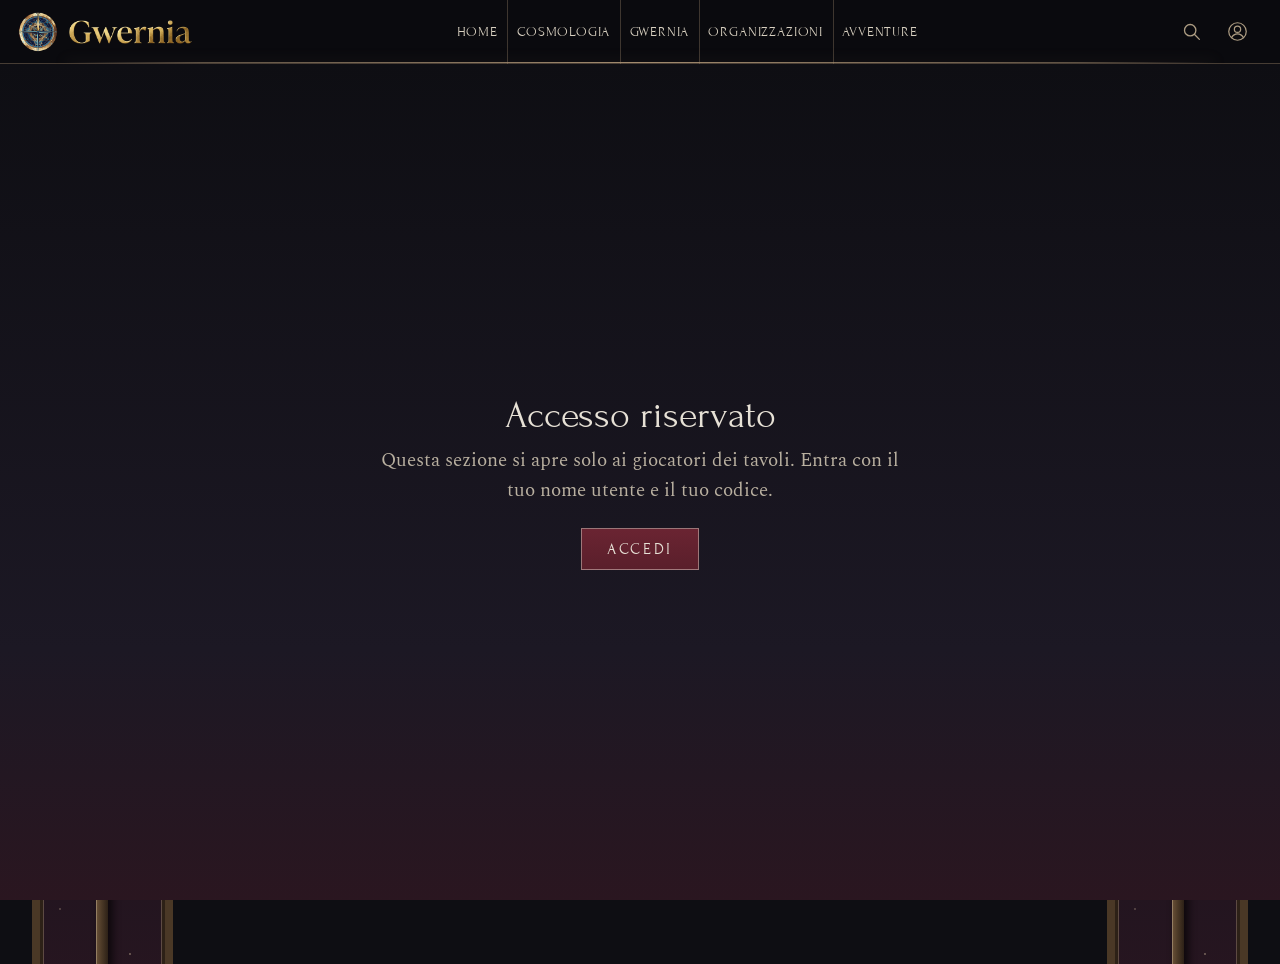
==== commit e7f873cf: "Add files via upload" ====
--- a/archivio.html
+++ b/archivio.html
@@ -1615,8 +1615,14 @@
 
 </style>
 <link rel="stylesheet" href="tema-notte-peonia.css">
+<script>try{if(localStorage.getItem('gw_in')==='1')document.documentElement.classList.add('gw-hint')}catch(e){}</script>
+<link rel="modulepreload" href="https://www.gstatic.com/firebasejs/10.12.2/firebase-app.js" crossorigin>
+<link rel="modulepreload" href="https://www.gstatic.com/firebasejs/10.12.2/firebase-auth.js" crossorigin>
+<link rel="modulepreload" href="https://www.gstatic.com/firebasejs/10.12.2/firebase-firestore.js" crossorigin>
 </head>
 <body>
+<div class="gw-wall" id="gw-wall"><div><h2>Accesso riservato</h2><p>Questa sezione si apre solo ai giocatori dei tavoli. Entra con il tuo nome utente e il tuo codice.</p><button type="button" id="gw-wall-btn">Accedi</button></div></div>
+
 <svg style="display:none"><defs><symbol id="gwi-corner" viewBox="0 0 58 58"><g fill="none" stroke="#a28b6e" stroke-width="1.2" stroke-linecap="round"><path d="M4 56V14Q4 4 14 4h42"/><path d="M10 40V18q0-8 8-8h22" stroke-opacity=".55"/><path d="M4 22c7 0 11-4 11-11M22 4c0 7-4 11-11 11" stroke-opacity=".8"/><circle cx="15.5" cy="15.5" r="2.2" fill="#a28b6e"/></g><path d="M4 4l3.5 3.5L4 11 .5 7.5z" fill="#c9b697"/></symbol></defs></svg>
 <nav id="navbar" class="">
   <svg class="nav-orn end l" viewBox="0 0 120 20" aria-hidden="true"><path d="M2 10 C 18 10, 22 2, 30 4 C 37 6, 34 15, 27 13 C 22 11, 26 7, 30 8" fill="none" stroke="currentColor" stroke-width="1" opacity=".85"/><path d="M30 10 H118" stroke="currentColor" stroke-width=".8" opacity=".35"/><path d="M8 5 L9.25 8.75 L13 10 L9.25 11.25 L8 15 L6.75 11.25 L3 10 L6.75 8.75 Z" fill="currentColor"/></svg><svg class="nav-orn end r" viewBox="0 0 120 20" aria-hidden="true"><path d="M2 10 C 18 10, 22 2, 30 4 C 37 6, 34 15, 27 13 C 22 11, 26 7, 30 8" fill="none" stroke="currentColor" stroke-width="1" opacity=".85"/><path d="M30 10 H118" stroke="currentColor" stroke-width=".8" opacity=".35"/><path d="M8 5 L9.25 8.75 L13 10 L9.25 11.25 L8 15 L6.75 11.25 L3 10 L6.75 8.75 Z" fill="currentColor"/></svg><a class="nav-logo" onclick="showPage(&#39;home&#39;)" title="Home"><span class="lg-c" aria-hidden="true"></span><span class="lg-w" role="img" aria-label="Gwernia"></span></a>
@@ -1731,7 +1737,7 @@
     
     </li>
 
-    <li class="nav-item">
+    <li class="nav-item" data-gw-gate="1">
       <a class="nav-link">Metropoli</a>
       <div class="dropdown"><div class="dd-inner"><div class="dd-grid">
       <div class="dd-col">
@@ -1789,8 +1795,8 @@
     </div></div></div>
     
     </li>
-    <li class="nav-item"><a class="nav-link" href="https://world.villarium.workers.dev/iconoteca">Iconoteca</a></li>
-    <li class="nav-item"><a class="nav-link active" href="https://world.villarium.workers.dev/archivio">Archivio</a></li>
+    <li class="nav-item" data-gw-gate="1"><a class="nav-link" href="https://world.villarium.workers.dev/iconoteca">Iconoteca</a></li>
+    <li class="nav-item" data-gw-gate="1"><a class="nav-link active" href="https://world.villarium.workers.dev/archivio">Archivio</a></li>
     <li class="nav-item"><a class="nav-link" href="https://world.villarium.workers.dev/avventure">Avventure</a></li>
   </ul>
   <div class="nav-tools"><button id="search-btn" onclick="openSearch()" title="Cerca"><svg viewBox="0 0 24 24" fill="none" stroke="currentColor" stroke-width="1.5" stroke-linecap="round"><circle cx="10.5" cy="10.5" r="6.5"/><path d="M15.5 15.5 21 21"/></svg></button><button id="admin-login-btn" onclick="openAdminLogin()" title="Accedi"><svg viewBox="0 0 24 24" fill="none" stroke="currentColor" stroke-width="1.4" stroke-linecap="round"><circle cx="12" cy="12" r="10"/><circle cx="12" cy="9.5" r="3.6"/><path d="M5.2 19c1.6-3 4-4.4 6.8-4.4s5.2 1.4 6.8 4.4"/></svg></button></div></div>
--- a/tema-notte-peonia.css
+++ b/tema-notte-peonia.css
@@ -515,3 +515,13 @@
 @media (min-width:821px) and (min-height:501px){
   .page[id^="page-org-"] .gw .gw-intro-in{margin:clamp(1.2rem,6vh,4rem) 0 auto}
 }
+
+/* accesso: menu e muro decisi al primo disegno (html.gw-hint = utente già collegato) */
+html:not(.gw-hint) [data-gw-gate]{display:none !important}
+.gw-wall{display:none;position:fixed;left:0;right:0;bottom:0;top:64px;z-index:5000;align-items:center;justify-content:center;text-align:center;padding:24px;background:linear-gradient(180deg,#0e0e13 0%,#1c1824 70%,#2a1620 100%)}
+html:not(.gw-hint) .gw-wall{display:flex}
+.gw-wall > div{max-width:520px}
+.gw-wall h2{font-family:var(--titolo);font-weight:400;font-size:2.4rem;color:var(--cream);margin:0 0 .6rem}
+.gw-wall p{font-family:var(--testo);color:#b9b0a0;font-size:1.2rem;line-height:1.55;margin:0 0 1.4rem}
+.gw-wall button{font-family:var(--label);font-size:1rem;letter-spacing:.16em;text-transform:uppercase;color:var(--cream);background:linear-gradient(180deg,#6a2432,#5a1f2b);border:1px solid rgba(231,225,214,.45);padding:.7rem 1.6rem;cursor:pointer;border-radius:0}
+.gw-wall button:hover{background:linear-gradient(180deg,#7a2a3a,#661f2f)}
